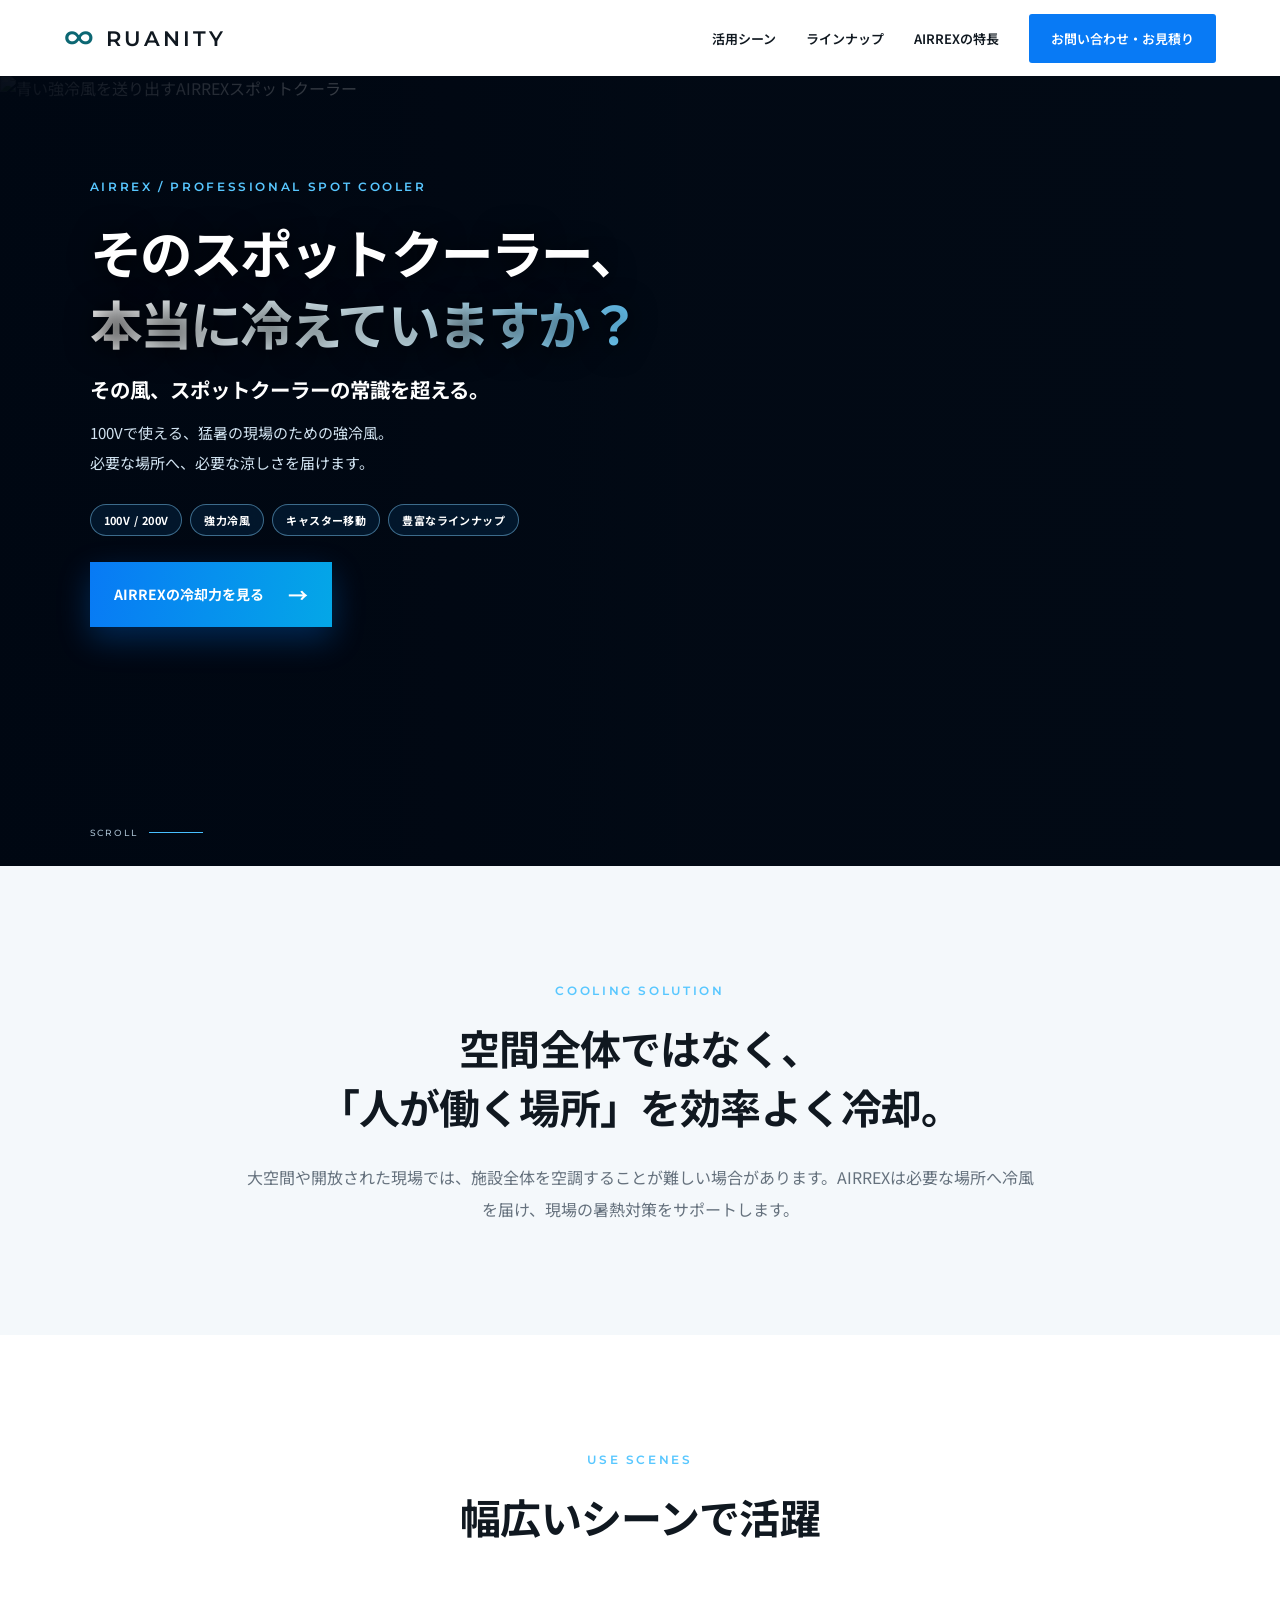
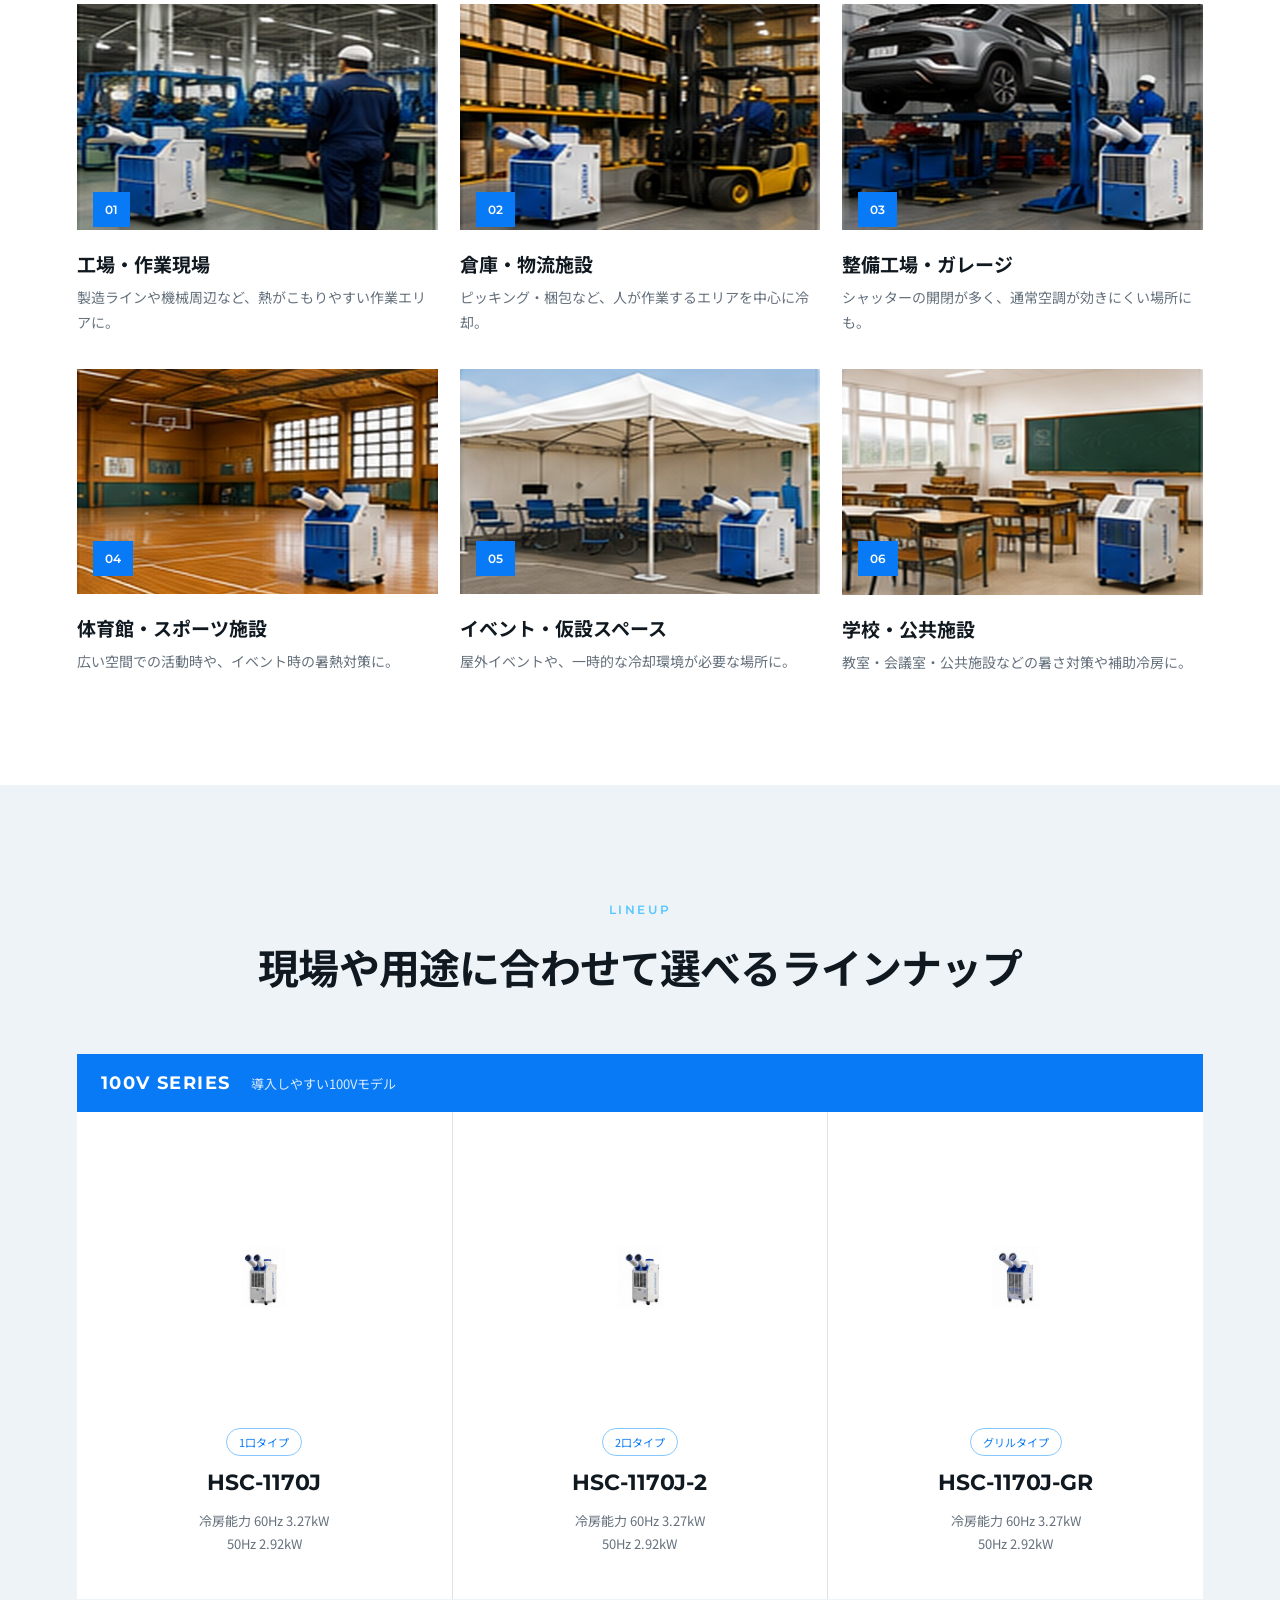
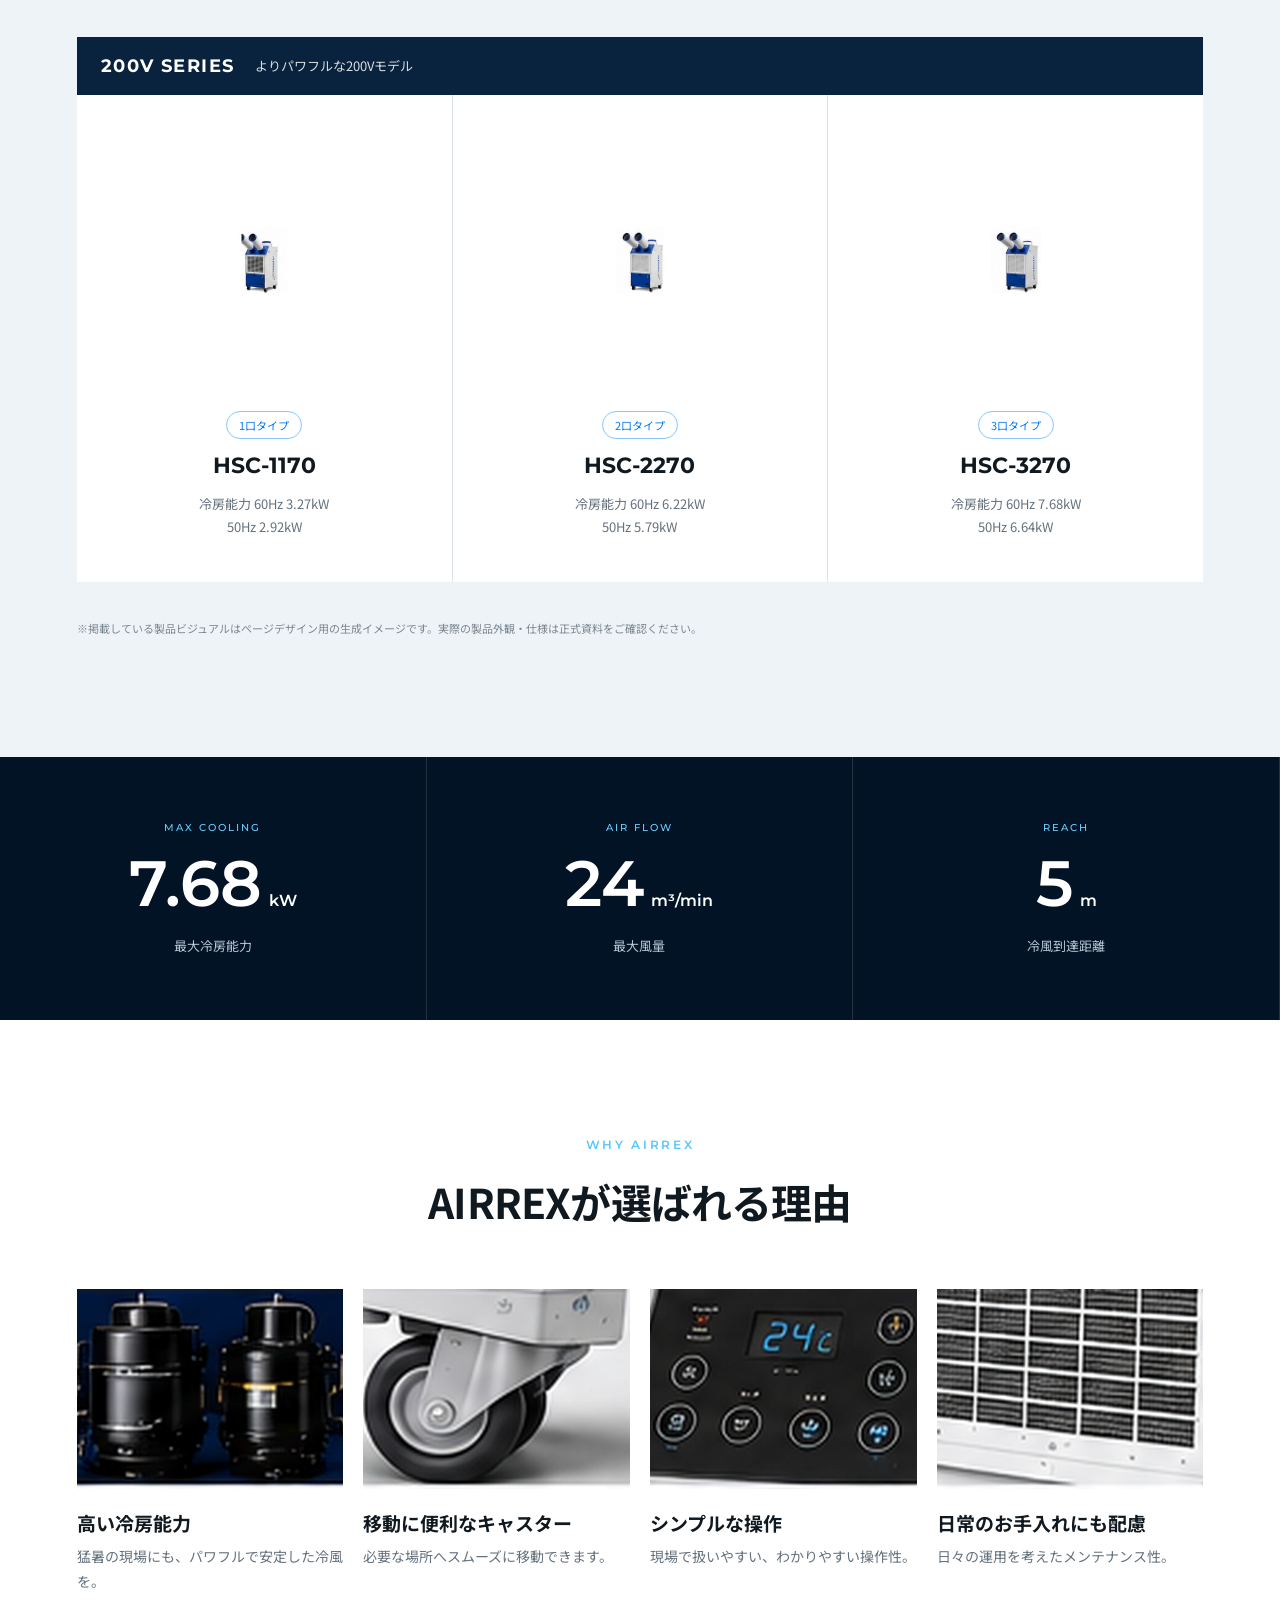
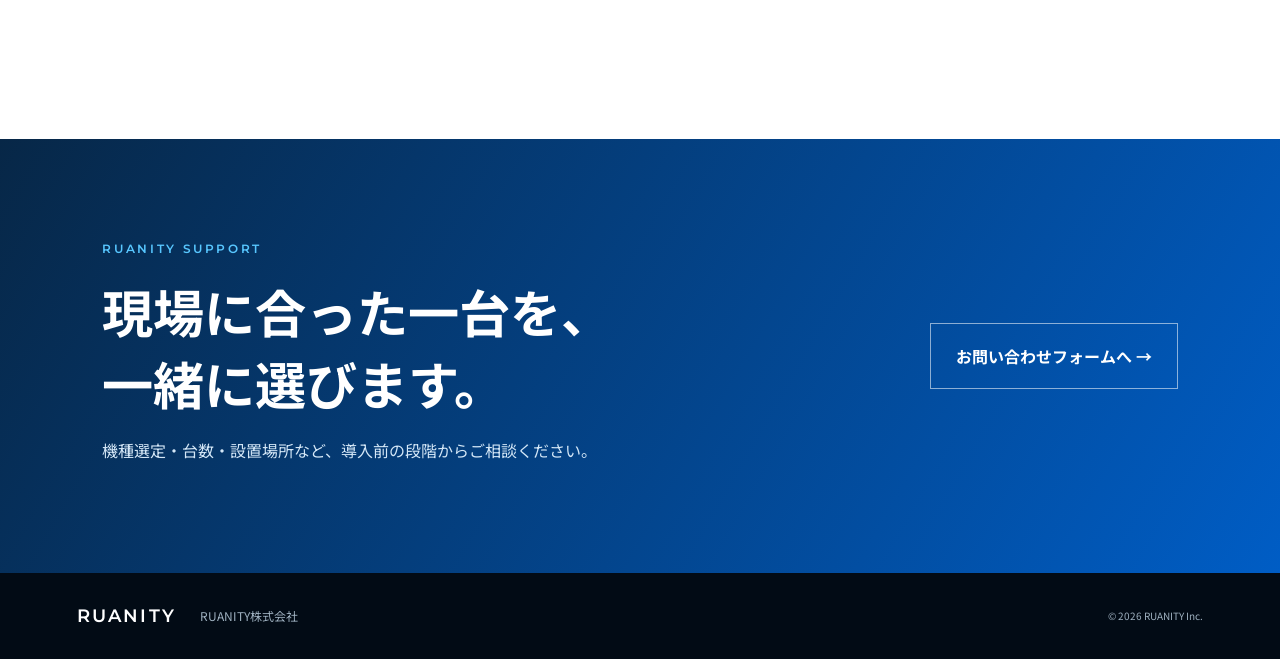
==== airrex.html @ 508b829a "Add files via upload" ====
<!doctype html>
<html lang="ja">
<head>
  <meta charset="utf-8">
  <meta name="viewport" content="width=device-width,initial-scale=1">
  <title>AIRREX スポットクーラー｜RUANITY株式会社</title>
  <meta name="description" content="AIRREXスポットクーラー。工場・倉庫・整備工場・体育館・学校・公共施設・イベントなどの暑熱対策に。">
  <link rel="preconnect" href="https://fonts.googleapis.com">
  <link rel="preconnect" href="https://fonts.gstatic.com" crossorigin>
  <link href="https://fonts.googleapis.com/css2?family=Montserrat:wght@400;500;600;700&family=Noto+Sans+JP:wght@400;500;600;700&display=swap" rel="stylesheet">
  <link rel="stylesheet" href="./airrex.css?v=8">
</head>
<body class="airrex">
  <header class="ar-head">
    <a class="logo" href="./index.html"><span>∞</span> RUANITY</a>
    <nav aria-label="メインナビゲーション">
      <a href="#scenes">活用シーン</a>
      <a href="#lineup">ラインナップ</a>
      <a href="#features">AIRREXの特長</a>
      <a class="navcta" href="./index.html#contact">お問い合わせ・お見積り</a>
    </nav>
  </header>

  <main>
    <section class="hero">
      <div class="hero-bg">
        <img src="./assets/airrex/hero-airrex-cool.png" alt="青い強冷風を送り出すAIRREXスポットクーラー">
      </div>
      <div class="hero-shade" aria-hidden="true"></div>
      <div class="hero-copy">
        <p class="eyebrow">AIRREX / PROFESSIONAL SPOT COOLER</p>
        <h1>そのスポットクーラー、<br><span>本当に冷えていますか？</span></h1>
        <p class="hero-message">その風、スポットクーラーの常識を超える。</p>
        <p class="lead">100Vで使える、猛暑の現場のための強冷風。<br>必要な場所へ、必要な涼しさを届けます。</p>
        <div class="chips" aria-label="製品の主な特徴">
          <b>100V / 200V</b><b>強力冷風</b><b>キャスター移動</b><b>豊富なラインナップ</b>
        </div>
        <a class="btn" href="#features">AIRREXの冷却力を見る <span>→</span></a>
      </div>
      <a class="scroll" href="#intro" aria-label="次のセクションへ">SCROLL <span></span></a>
    </section>

    <section class="intro" id="intro">
      <small>COOLING SOLUTION</small>
      <h2>空間全体ではなく、<br>「人が働く場所」を効率よく冷却。</h2>
      <p>大空間や開放された現場では、施設全体を空調することが難しい場合があります。AIRREXは必要な場所へ冷風を届け、現場の暑熱対策をサポートします。</p>
    </section>

    <section class="wrap" id="scenes">
      <div class="title"><small>USE SCENES</small><h2>幅広いシーンで活躍</h2></div>
      <div class="scenes">
        <article><img src="./assets/airrex/scene-factory.jpg" alt="工場・作業現場"><b>01</b><h3>工場・作業現場</h3><p>製造ラインや機械周辺など、熱がこもりやすい作業エリアに。</p></article>
        <article><img src="./assets/airrex/scene-warehouse.jpg" alt="倉庫・物流施設"><b>02</b><h3>倉庫・物流施設</h3><p>ピッキング・梱包など、人が作業するエリアを中心に冷却。</p></article>
        <article><img src="./assets/airrex/scene-garage.jpg" alt="整備工場・ガレージ"><b>03</b><h3>整備工場・ガレージ</h3><p>シャッターの開閉が多く、通常空調が効きにくい場所にも。</p></article>
        <article><img src="./assets/airrex/scene-gym.jpg" alt="体育館・スポーツ施設"><b>04</b><h3>体育館・スポーツ施設</h3><p>広い空間での活動時や、イベント時の暑熱対策に。</p></article>
        <article><img src="./assets/airrex/scene-event.jpg" alt="イベント・仮設スペース"><b>05</b><h3>イベント・仮設スペース</h3><p>屋外イベントや、一時的な冷却環境が必要な場所に。</p></article>
        <article><img src="./assets/airrex/scene-school.jpg" alt="学校・公共施設"><b>06</b><h3>学校・公共施設</h3><p>教室・会議室・公共施設などの暑さ対策や補助冷房に。</p></article>
      </div>
    </section>

    <section class="lineup" id="lineup">
      <div class="title"><small>LINEUP</small><h2>現場や用途に合わせて選べるラインナップ</h2></div>
      <div class="series">
        <div class="serieshead"><b>100V SERIES</b><span>導入しやすい100Vモデル</span></div>
        <div class="products">
          <article><img src="./assets/airrex/hsc-1170j.jpg" alt="HSC-1170J"><em>1口タイプ</em><h3>HSC-1170J</h3><p>冷房能力 60Hz 3.27kW<br>50Hz 2.92kW</p></article>
          <article><img src="./assets/airrex/hsc-1170j-2.jpg" alt="HSC-1170J-2"><em>2口タイプ</em><h3>HSC-1170J-2</h3><p>冷房能力 60Hz 3.27kW<br>50Hz 2.92kW</p></article>
          <article><img src="./assets/airrex/hsc-1170j-gr.jpg" alt="HSC-1170J-GR"><em>グリルタイプ</em><h3>HSC-1170J-GR</h3><p>冷房能力 60Hz 3.27kW<br>50Hz 2.92kW</p></article>
        </div>
      </div>
      <div class="series">
        <div class="serieshead dark"><b>200V SERIES</b><span>よりパワフルな200Vモデル</span></div>
        <div class="products">
          <article><img src="./assets/airrex/hsc-1170.jpg" alt="HSC-1170"><em>1口タイプ</em><h3>HSC-1170</h3><p>冷房能力 60Hz 3.27kW<br>50Hz 2.92kW</p></article>
          <article><img src="./assets/airrex/hsc-2270.jpg" alt="HSC-2270"><em>2口タイプ</em><h3>HSC-2270</h3><p>冷房能力 60Hz 6.22kW<br>50Hz 5.79kW</p></article>
          <article><img src="./assets/airrex/hsc-3270.jpg" alt="HSC-3270"><em>3口タイプ</em><h3>HSC-3270</h3><p>冷房能力 60Hz 7.68kW<br>50Hz 6.64kW</p></article>
        </div>
      </div>
      <p class="note">※掲載している製品ビジュアルはページデザイン用の生成イメージです。実際の製品外観・仕様は正式資料をご確認ください。</p>
    </section>

    <section class="stats">
      <div><small>MAX COOLING</small><strong>7.68<em>kW</em></strong><span>最大冷房能力</span></div>
      <div><small>AIR FLOW</small><strong>24<em>m³/min</em></strong><span>最大風量</span></div>
      <div><small>REACH</small><strong>5<em>m</em></strong><span>冷風到達距離</span></div>
    </section>

    <section class="wrap" id="features">
      <div class="title"><small>WHY AIRREX</small><h2>AIRREXが選ばれる理由</h2></div>
      <div class="features">
        <article><img src="./assets/airrex/feature-compressor.jpg" alt="冷房機構"><h3>高い冷房能力</h3><p>猛暑の現場にも、パワフルで安定した冷風を。</p></article>
        <article><img src="./assets/airrex/feature-caster.jpg" alt="キャスター"><h3>移動に便利なキャスター</h3><p>必要な場所へスムーズに移動できます。</p></article>
        <article><img src="./assets/airrex/feature-panel.jpg" alt="操作パネル"><h3>シンプルな操作</h3><p>現場で扱いやすい、わかりやすい操作性。</p></article>
        <article><img src="./assets/airrex/feature-filter.jpg" alt="フィルター"><h3>日常のお手入れにも配慮</h3><p>日々の運用を考えたメンテナンス性。</p></article>
      </div>
    </section>

    <section class="cta">
      <div><small>RUANITY SUPPORT</small><h2>現場に合った一台を、<br>一緒に選びます。</h2><p>機種選定・台数・設置場所など、導入前の段階からご相談ください。</p></div>
      <a href="./index.html#contact">お問い合わせフォームへ →</a>
    </section>
  </main>

  <footer><strong>RUANITY</strong><span>RUANITY株式会社</span><small>© 2026 RUANITY Inc.</small></footer>
</body>
</html>
---- airrex.css ----
:root{--blue:#087af5;--cyan:#33bfff;--navy:#031225;--ink:#101820;--muted:#65717d;--line:#dfe6ec;--white:#fff}
*{box-sizing:border-box}html{scroll-behavior:smooth}body{margin:0;color:var(--ink);font-family:"Noto Sans JP",sans-serif;background:#fff}.airrex img{display:block;width:100%}.airrex a{color:inherit;text-decoration:none}.ar-head{height:76px;padding:0 clamp(24px,5vw,76px);display:flex;align-items:center;justify-content:space-between;background:#fff;position:relative;z-index:20}.logo{font:600 21px/1 Montserrat,sans-serif;letter-spacing:.14em}.logo span{color:#0c6773;font-size:32px;vertical-align:-3px}.ar-head nav{display:flex;align-items:center;gap:30px;font-size:13px;font-weight:600}.navcta{background:#087af5;color:#fff!important;padding:15px 22px;border-radius:3px}.hero{height:min(790px,calc(100vh - 76px));min-height:660px;position:relative;overflow:hidden;background:#020a15;color:#fff}.hero-bg,.hero-shade{position:absolute;inset:0}.hero-bg img{height:100%;object-fit:cover;object-position:center}.hero-shade{background:linear-gradient(90deg,rgba(0,7,18,.96) 0%,rgba(0,7,18,.76) 31%,rgba(0,7,18,.2) 55%,rgba(0,7,18,.02) 100%)}.hero-copy{position:relative;z-index:2;max-width:700px;margin-left:clamp(28px,7vw,118px);padding-top:clamp(75px,10vh,130px)}.eyebrow,.title small,.intro small,.cta small{font:600 12px/1.5 Montserrat,sans-serif;letter-spacing:.22em;color:#58c7ff}.hero h1{font-size:clamp(38px,4.1vw,68px);line-height:1.35;letter-spacing:-.035em;margin:20px 0 16px;text-shadow:0 3px 28px #000}.hero h1 span{display:inline-block;background:linear-gradient(90deg,#fff 0%,#d7f4ff 58%,#65ccff 100%);-webkit-background-clip:text;background-clip:text;color:transparent}.hero-message{font-size:clamp(18px,1.6vw,25px);font-weight:700;margin:0 0 14px;color:#fff}.lead{font-size:15px;line-height:2;color:#d2e4f2;margin:0}.chips{display:flex;flex-wrap:wrap;gap:8px;margin:26px 0}.chips b{border:1px solid rgba(132,211,255,.45);background:rgba(5,42,77,.45);backdrop-filter:blur(8px);border-radius:999px;padding:7px 13px;font-size:11px;letter-spacing:.04em}.btn{display:inline-flex;align-items:center;gap:24px;background:linear-gradient(100deg,#087af5,#04a7e7);padding:18px 24px;color:#fff!important;font-weight:700;font-size:14px;box-shadow:0 12px 32px rgba(0,126,255,.28);transition:.25s}.btn:hover{transform:translateY(-2px);box-shadow:0 16px 40px rgba(0,126,255,.4)}.btn span{font-size:20px}.scroll{position:absolute;z-index:2;left:clamp(28px,7vw,118px);bottom:28px;font:500 9px Montserrat,sans-serif;letter-spacing:.2em;color:#a8bfd0!important;display:flex;align-items:center;gap:12px}.scroll span{width:54px;height:1px;background:#48bfff}.intro{padding:110px 24px;text-align:center;background:#f4f8fb}.intro h2,.title h2{font-size:clamp(29px,3.2vw,48px);line-height:1.45;margin:18px 0 24px;letter-spacing:-.02em}.intro p{max-width:790px;margin:auto;line-height:2;color:var(--muted)}.wrap,.lineup{padding:110px clamp(24px,6vw,100px);max-width:1500px;margin:auto}.title{text-align:center;margin-bottom:58px}.scenes{display:grid;grid-template-columns:repeat(3,1fr);gap:34px 22px}.scenes article{position:relative}.scenes img{aspect-ratio:16/10;object-fit:cover}.scenes b{position:absolute;top:calc(62.5% - 19px);left:16px;background:#087af5;color:#fff;font:600 12px Montserrat;padding:10px 12px}.scenes h3,.features h3{font-size:19px;margin:20px 0 8px}.scenes p,.features p{font-size:14px;line-height:1.8;color:var(--muted);margin:0}.lineup{max-width:none;background:#eef3f7}.lineup>.title,.lineup>.series,.lineup>.note{max-width:1300px;margin-left:auto;margin-right:auto}.series{margin-bottom:38px}.serieshead{display:flex;align-items:center;gap:20px;background:#087af5;color:#fff;padding:18px 24px}.serieshead.dark{background:#09223d}.serieshead b{font:700 18px Montserrat;letter-spacing:.08em}.serieshead span{font-size:13px;opacity:.85}.products{display:grid;grid-template-columns:repeat(3,1fr);gap:1px;background:#dbe3e9}.products article{background:#fff;padding:30px;text-align:center}.products img{height:270px;object-fit:contain}.products em{display:inline-block;font-style:normal;font-size:11px;color:#087af5;border:1px solid #86c8ff;padding:5px 12px;border-radius:999px;margin-top:16px}.products h3{font:700 22px Montserrat;margin:13px 0 9px}.products p{font-size:13px;line-height:1.8;color:var(--muted)}.note{font-size:11px;color:#7b8790}.stats{display:grid;grid-template-columns:repeat(3,1fr);background:#031326;color:#fff;text-align:center}.stats div{padding:64px 18px;border-right:1px solid rgba(255,255,255,.13)}.stats small{display:block;font:500 10px Montserrat;letter-spacing:.2em;color:#68cfff}.stats strong{display:block;font:600 clamp(44px,5vw,76px) Montserrat;margin:10px 0}.stats strong em{font-size:.25em;font-style:normal;margin-left:7px}.stats span{font-size:13px;color:#b7c6d4}.features{display:grid;grid-template-columns:repeat(4,1fr);gap:20px}.features img{aspect-ratio:4/3;object-fit:cover}.cta{margin-top:35px;padding:95px clamp(28px,8vw,130px);display:flex;align-items:center;justify-content:space-between;gap:40px;color:#fff;background:linear-gradient(120deg,#072747,#005dc5)}.cta h2{font-size:clamp(31px,4vw,56px);line-height:1.4;margin:18px 0}.cta p{color:#d4e7f7}.cta>a{border:1px solid rgba(255,255,255,.55);padding:20px 25px;font-weight:700;white-space:nowrap}footer{display:flex;gap:24px;align-items:center;padding:32px clamp(24px,6vw,100px);background:#020b15;color:#9eb0bf;font-size:12px}footer strong{color:#fff;font:600 18px Montserrat;letter-spacing:.12em}footer small{margin-left:auto}
@media(max-width:900px){.ar-head nav>a:not(.navcta){display:none}.hero{min-height:650px;height:calc(100svh - 76px)}.hero-bg img{object-position:62% center}.hero-shade{background:linear-gradient(90deg,rgba(0,7,18,.94),rgba(0,7,18,.6) 68%,rgba(0,7,18,.18))}.hero-copy{max-width:600px;margin-right:24px}.scenes{grid-template-columns:repeat(2,1fr)}.features{grid-template-columns:repeat(2,1fr)}.products img{height:210px}.cta{align-items:flex-start;flex-direction:column}.stats strong{font-size:48px}}
@media(max-width:620px){.ar-head{height:66px;padding:0 18px}.logo{font-size:16px}.logo span{font-size:27px}.navcta{padding:12px 14px;font-size:11px}.hero{height:auto;min-height:720px}.hero-bg img{object-position:67% center;opacity:.78}.hero-shade{background:linear-gradient(180deg,rgba(0,7,18,.2) 0%,rgba(0,7,18,.74) 40%,rgba(0,7,18,.98) 76%)}.hero-copy{margin:0;padding:300px 20px 70px}.hero h1{font-size:36px}.hero-message{font-size:18px}.lead br{display:none}.chips{margin:20px 0}.chips b{font-size:10px}.scroll{display:none}.wrap,.lineup{padding:78px 18px}.intro{padding:78px 20px}.intro h2,.title h2{font-size:29px}.scenes,.products,.features,.stats{grid-template-columns:1fr}.products article{padding:24px}.products img{height:250px}.serieshead{align-items:flex-start;flex-direction:column;gap:3px}.stats div{padding:45px 15px;border-right:0;border-bottom:1px solid rgba(255,255,255,.13)}.cta{padding:70px 22px}.cta>a{width:100%;text-align:center}footer{align-items:flex-start;flex-direction:column;gap:8px}footer small{margin-left:0}}
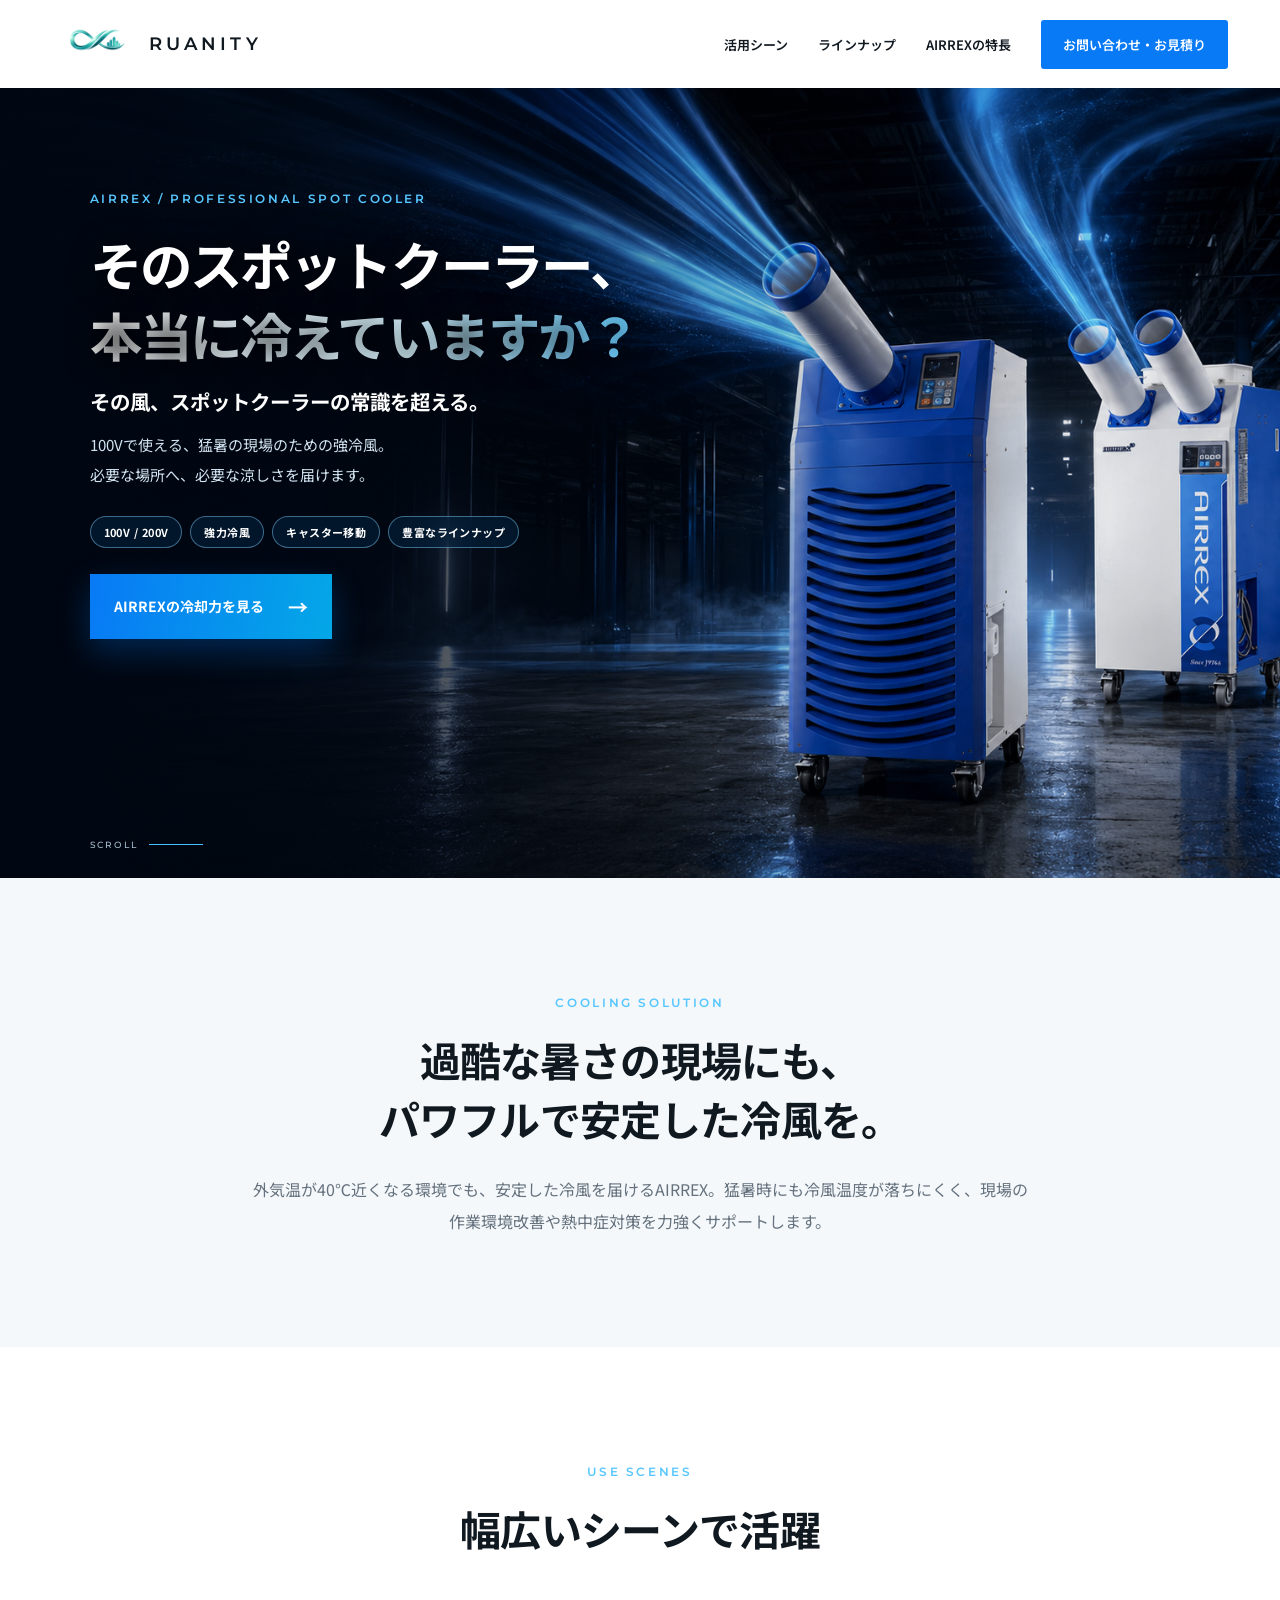
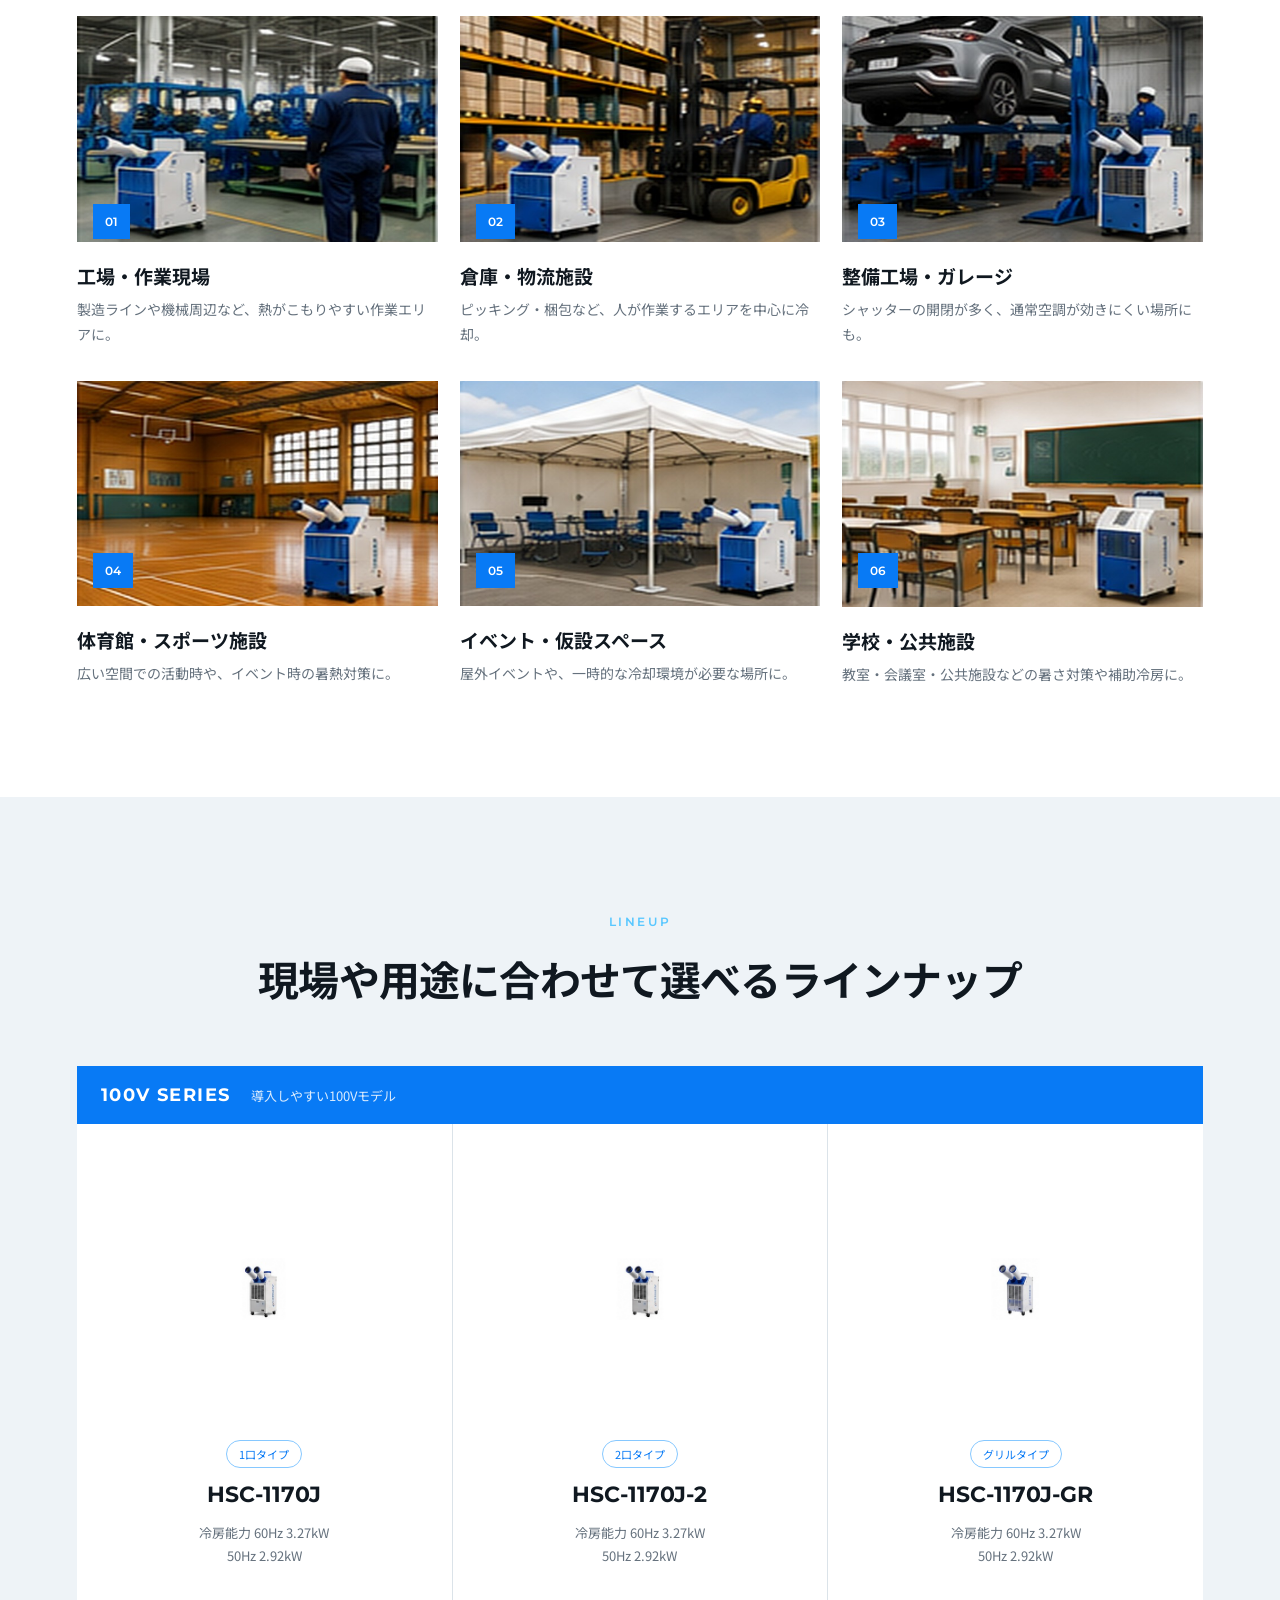
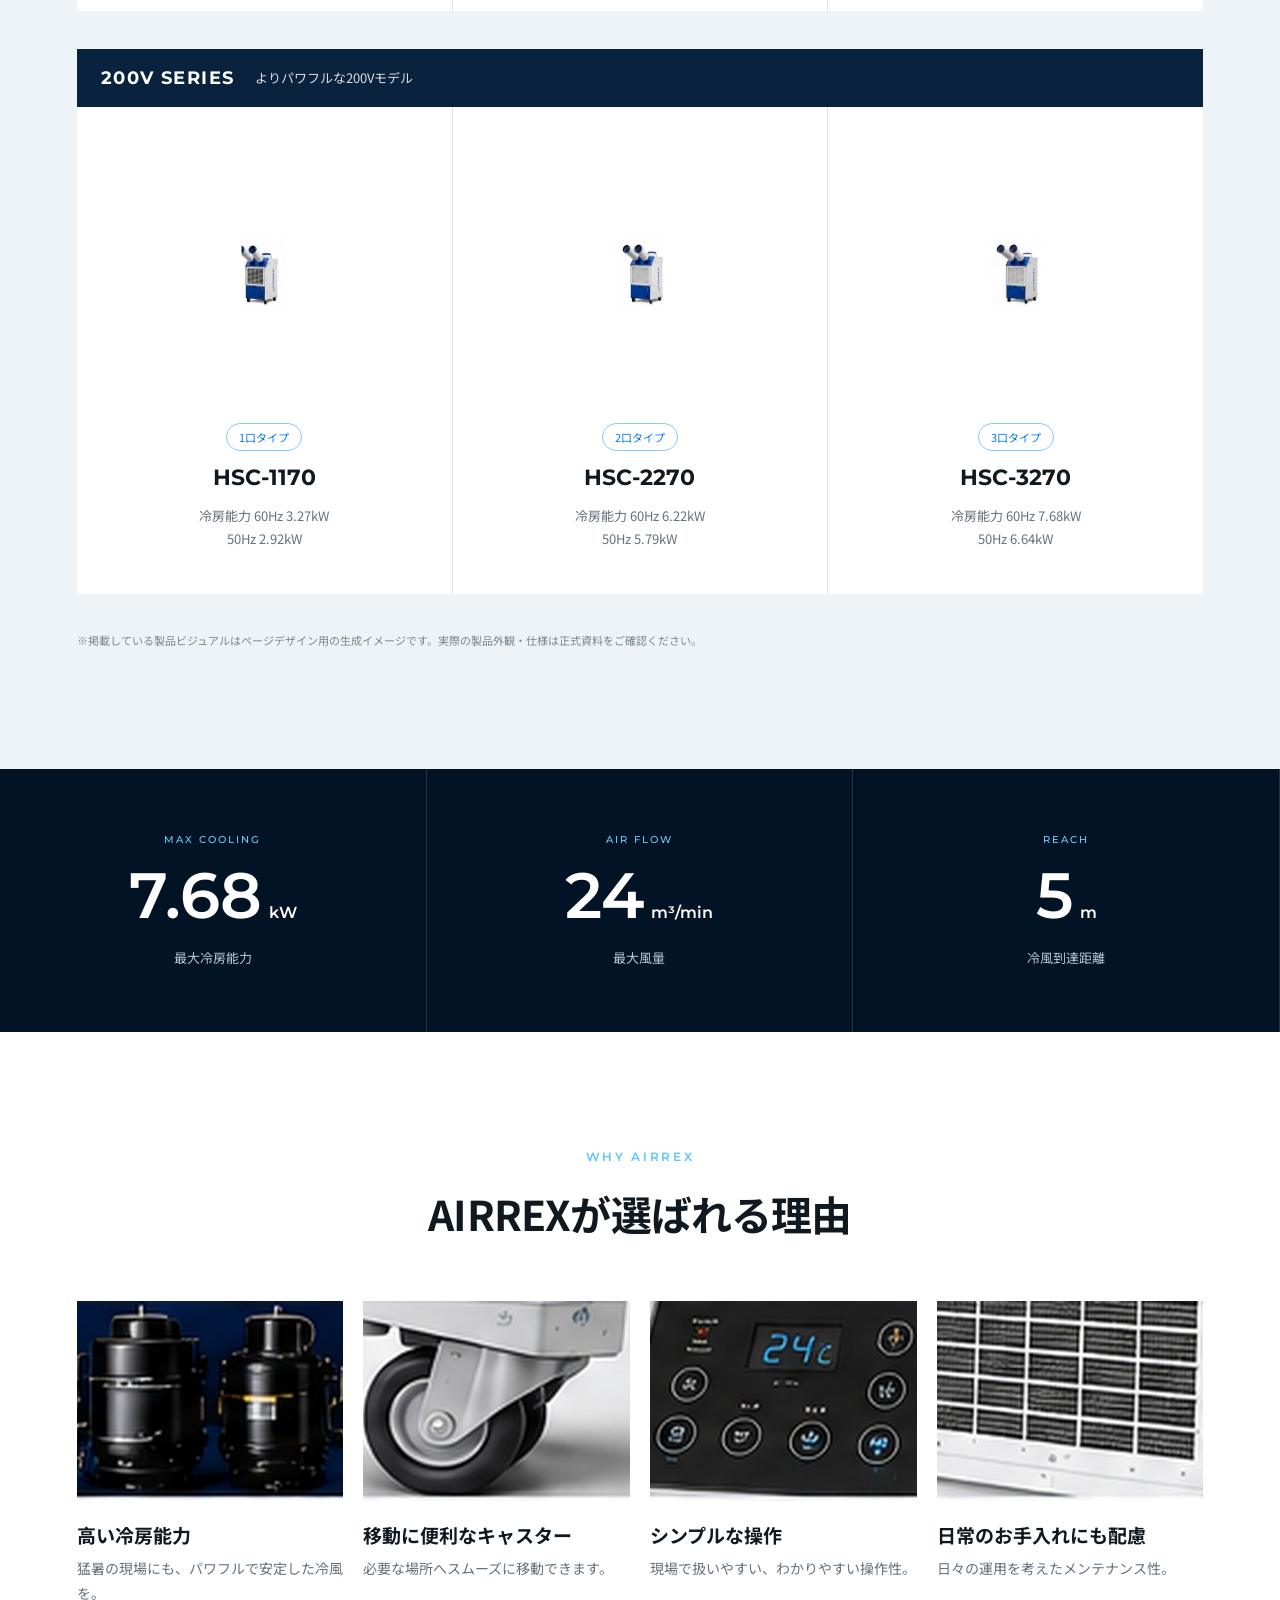
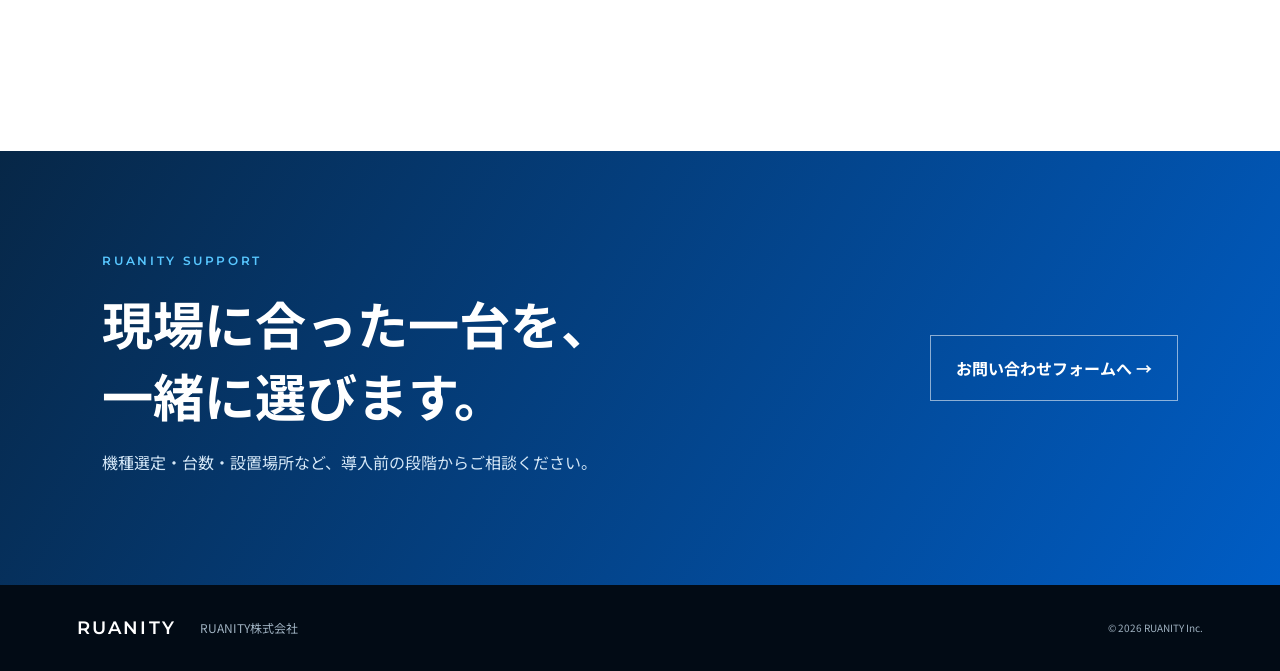
==== commit 569a99a9: "Add files via upload" ====
--- a/airrex.html
+++ b/airrex.html
@@ -8,11 +8,11 @@
   <link rel="preconnect" href="https://fonts.googleapis.com">
   <link rel="preconnect" href="https://fonts.gstatic.com" crossorigin>
   <link href="https://fonts.googleapis.com/css2?family=Montserrat:wght@400;500;600;700&family=Noto+Sans+JP:wght@400;500;600;700&display=swap" rel="stylesheet">
-  <link rel="stylesheet" href="./airrex.css?v=8">
+  <link rel="stylesheet" href="./airrex.css?v=10">
 </head>
 <body class="airrex">
   <header class="ar-head">
-    <a class="logo" href="./index.html"><span>∞</span> RUANITY</a>
+    <a class="brand" href="./index.html#top"><img src="./assets/ruanity-logo.png" alt="RUANITY logo"><span>RUANITY</span></a>
     <nav aria-label="メインナビゲーション">
       <a href="#scenes">活用シーン</a>
       <a href="#lineup">ラインナップ</a>
@@ -42,8 +42,8 @@
 
     <section class="intro" id="intro">
       <small>COOLING SOLUTION</small>
-      <h2>空間全体ではなく、<br>「人が働く場所」を効率よく冷却。</h2>
-      <p>大空間や開放された現場では、施設全体を空調することが難しい場合があります。AIRREXは必要な場所へ冷風を届け、現場の暑熱対策をサポートします。</p>
+      <h2>過酷な暑さの現場にも、<br>パワフルで安定した冷風を。</h2>
+      <p>外気温が40℃近くなる環境でも、安定した冷風を届けるAIRREX。猛暑時にも冷風温度が落ちにくく、現場の作業環境改善や熱中症対策を力強くサポートします。</p>
     </section>
 
     <section class="wrap" id="scenes">
--- a/airrex.css
+++ b/airrex.css
@@ -1,4 +1,4 @@
 :root{--blue:#087af5;--cyan:#33bfff;--navy:#031225;--ink:#101820;--muted:#65717d;--line:#dfe6ec;--white:#fff}
-*{box-sizing:border-box}html{scroll-behavior:smooth}body{margin:0;color:var(--ink);font-family:"Noto Sans JP",sans-serif;background:#fff}.airrex img{display:block;width:100%}.airrex a{color:inherit;text-decoration:none}.ar-head{height:76px;padding:0 clamp(24px,5vw,76px);display:flex;align-items:center;justify-content:space-between;background:#fff;position:relative;z-index:20}.logo{font:600 21px/1 Montserrat,sans-serif;letter-spacing:.14em}.logo span{color:#0c6773;font-size:32px;vertical-align:-3px}.ar-head nav{display:flex;align-items:center;gap:30px;font-size:13px;font-weight:600}.navcta{background:#087af5;color:#fff!important;padding:15px 22px;border-radius:3px}.hero{height:min(790px,calc(100vh - 76px));min-height:660px;position:relative;overflow:hidden;background:#020a15;color:#fff}.hero-bg,.hero-shade{position:absolute;inset:0}.hero-bg img{height:100%;object-fit:cover;object-position:center}.hero-shade{background:linear-gradient(90deg,rgba(0,7,18,.96) 0%,rgba(0,7,18,.76) 31%,rgba(0,7,18,.2) 55%,rgba(0,7,18,.02) 100%)}.hero-copy{position:relative;z-index:2;max-width:700px;margin-left:clamp(28px,7vw,118px);padding-top:clamp(75px,10vh,130px)}.eyebrow,.title small,.intro small,.cta small{font:600 12px/1.5 Montserrat,sans-serif;letter-spacing:.22em;color:#58c7ff}.hero h1{font-size:clamp(38px,4.1vw,68px);line-height:1.35;letter-spacing:-.035em;margin:20px 0 16px;text-shadow:0 3px 28px #000}.hero h1 span{display:inline-block;background:linear-gradient(90deg,#fff 0%,#d7f4ff 58%,#65ccff 100%);-webkit-background-clip:text;background-clip:text;color:transparent}.hero-message{font-size:clamp(18px,1.6vw,25px);font-weight:700;margin:0 0 14px;color:#fff}.lead{font-size:15px;line-height:2;color:#d2e4f2;margin:0}.chips{display:flex;flex-wrap:wrap;gap:8px;margin:26px 0}.chips b{border:1px solid rgba(132,211,255,.45);background:rgba(5,42,77,.45);backdrop-filter:blur(8px);border-radius:999px;padding:7px 13px;font-size:11px;letter-spacing:.04em}.btn{display:inline-flex;align-items:center;gap:24px;background:linear-gradient(100deg,#087af5,#04a7e7);padding:18px 24px;color:#fff!important;font-weight:700;font-size:14px;box-shadow:0 12px 32px rgba(0,126,255,.28);transition:.25s}.btn:hover{transform:translateY(-2px);box-shadow:0 16px 40px rgba(0,126,255,.4)}.btn span{font-size:20px}.scroll{position:absolute;z-index:2;left:clamp(28px,7vw,118px);bottom:28px;font:500 9px Montserrat,sans-serif;letter-spacing:.2em;color:#a8bfd0!important;display:flex;align-items:center;gap:12px}.scroll span{width:54px;height:1px;background:#48bfff}.intro{padding:110px 24px;text-align:center;background:#f4f8fb}.intro h2,.title h2{font-size:clamp(29px,3.2vw,48px);line-height:1.45;margin:18px 0 24px;letter-spacing:-.02em}.intro p{max-width:790px;margin:auto;line-height:2;color:var(--muted)}.wrap,.lineup{padding:110px clamp(24px,6vw,100px);max-width:1500px;margin:auto}.title{text-align:center;margin-bottom:58px}.scenes{display:grid;grid-template-columns:repeat(3,1fr);gap:34px 22px}.scenes article{position:relative}.scenes img{aspect-ratio:16/10;object-fit:cover}.scenes b{position:absolute;top:calc(62.5% - 19px);left:16px;background:#087af5;color:#fff;font:600 12px Montserrat;padding:10px 12px}.scenes h3,.features h3{font-size:19px;margin:20px 0 8px}.scenes p,.features p{font-size:14px;line-height:1.8;color:var(--muted);margin:0}.lineup{max-width:none;background:#eef3f7}.lineup>.title,.lineup>.series,.lineup>.note{max-width:1300px;margin-left:auto;margin-right:auto}.series{margin-bottom:38px}.serieshead{display:flex;align-items:center;gap:20px;background:#087af5;color:#fff;padding:18px 24px}.serieshead.dark{background:#09223d}.serieshead b{font:700 18px Montserrat;letter-spacing:.08em}.serieshead span{font-size:13px;opacity:.85}.products{display:grid;grid-template-columns:repeat(3,1fr);gap:1px;background:#dbe3e9}.products article{background:#fff;padding:30px;text-align:center}.products img{height:270px;object-fit:contain}.products em{display:inline-block;font-style:normal;font-size:11px;color:#087af5;border:1px solid #86c8ff;padding:5px 12px;border-radius:999px;margin-top:16px}.products h3{font:700 22px Montserrat;margin:13px 0 9px}.products p{font-size:13px;line-height:1.8;color:var(--muted)}.note{font-size:11px;color:#7b8790}.stats{display:grid;grid-template-columns:repeat(3,1fr);background:#031326;color:#fff;text-align:center}.stats div{padding:64px 18px;border-right:1px solid rgba(255,255,255,.13)}.stats small{display:block;font:500 10px Montserrat;letter-spacing:.2em;color:#68cfff}.stats strong{display:block;font:600 clamp(44px,5vw,76px) Montserrat;margin:10px 0}.stats strong em{font-size:.25em;font-style:normal;margin-left:7px}.stats span{font-size:13px;color:#b7c6d4}.features{display:grid;grid-template-columns:repeat(4,1fr);gap:20px}.features img{aspect-ratio:4/3;object-fit:cover}.cta{margin-top:35px;padding:95px clamp(28px,8vw,130px);display:flex;align-items:center;justify-content:space-between;gap:40px;color:#fff;background:linear-gradient(120deg,#072747,#005dc5)}.cta h2{font-size:clamp(31px,4vw,56px);line-height:1.4;margin:18px 0}.cta p{color:#d4e7f7}.cta>a{border:1px solid rgba(255,255,255,.55);padding:20px 25px;font-weight:700;white-space:nowrap}footer{display:flex;gap:24px;align-items:center;padding:32px clamp(24px,6vw,100px);background:#020b15;color:#9eb0bf;font-size:12px}footer strong{color:#fff;font:600 18px Montserrat;letter-spacing:.12em}footer small{margin-left:auto}
+*{box-sizing:border-box}html{scroll-behavior:smooth}body{margin:0;color:var(--ink);font-family:"Noto Sans JP",sans-serif;background:#fff}.airrex img{display:block;width:100%}.airrex a{color:inherit;text-decoration:none}.ar-head{height:88px;padding:0 clamp(24px,4.04vw,72px);display:flex;align-items:center;justify-content:space-between;background:#fff;position:sticky;top:0;z-index:20}.brand{display:flex;align-items:center;gap:11px;font-family:Montserrat,sans-serif;font-size:18px;font-weight:600;letter-spacing:4.14px;line-height:1}.brand img{width:86px;height:58px;object-fit:contain}.ar-head nav{display:flex;align-items:center;gap:30px;font-size:13px;font-weight:600}.navcta{background:#087af5;color:#fff!important;padding:15px 22px;border-radius:3px}.hero{height:min(790px,calc(100vh - 88px));min-height:660px;position:relative;overflow:hidden;background:#020a15;color:#fff}.hero-bg,.hero-shade{position:absolute;inset:0}.hero-bg img{height:100%;object-fit:cover;object-position:center}.hero-shade{background:linear-gradient(90deg,rgba(0,7,18,.96) 0%,rgba(0,7,18,.76) 31%,rgba(0,7,18,.2) 55%,rgba(0,7,18,.02) 100%)}.hero-copy{position:relative;z-index:2;max-width:700px;margin-left:clamp(28px,7vw,118px);padding-top:clamp(75px,10vh,130px)}.eyebrow,.title small,.intro small,.cta small{font:600 12px/1.5 Montserrat,sans-serif;letter-spacing:.22em;color:#58c7ff}.hero h1{font-size:clamp(38px,4.1vw,68px);line-height:1.35;letter-spacing:-.035em;margin:20px 0 16px;text-shadow:0 3px 28px #000}.hero h1 span{display:inline-block;background:linear-gradient(90deg,#fff 0%,#d7f4ff 58%,#65ccff 100%);-webkit-background-clip:text;background-clip:text;color:transparent}.hero-message{font-size:clamp(18px,1.6vw,25px);font-weight:700;margin:0 0 14px;color:#fff}.lead{font-size:15px;line-height:2;color:#d2e4f2;margin:0}.chips{display:flex;flex-wrap:wrap;gap:8px;margin:26px 0}.chips b{border:1px solid rgba(132,211,255,.45);background:rgba(5,42,77,.45);backdrop-filter:blur(8px);border-radius:999px;padding:7px 13px;font-size:11px;letter-spacing:.04em}.btn{display:inline-flex;align-items:center;gap:24px;background:linear-gradient(100deg,#087af5,#04a7e7);padding:18px 24px;color:#fff!important;font-weight:700;font-size:14px;box-shadow:0 12px 32px rgba(0,126,255,.28);transition:.25s}.btn:hover{transform:translateY(-2px);box-shadow:0 16px 40px rgba(0,126,255,.4)}.btn span{font-size:20px}.scroll{position:absolute;z-index:2;left:clamp(28px,7vw,118px);bottom:28px;font:500 9px Montserrat,sans-serif;letter-spacing:.2em;color:#a8bfd0!important;display:flex;align-items:center;gap:12px}.scroll span{width:54px;height:1px;background:#48bfff}.intro{padding:110px 24px;text-align:center;background:#f4f8fb}.intro h2,.title h2{font-size:clamp(29px,3.2vw,48px);line-height:1.45;margin:18px 0 24px;letter-spacing:-.02em}.intro p{max-width:790px;margin:auto;line-height:2;color:var(--muted)}.wrap,.lineup{padding:110px clamp(24px,6vw,100px);max-width:1500px;margin:auto}.title{text-align:center;margin-bottom:58px}.scenes{display:grid;grid-template-columns:repeat(3,1fr);gap:34px 22px}.scenes article{position:relative}.scenes img{aspect-ratio:16/10;object-fit:cover}.scenes b{position:absolute;top:calc(62.5% - 19px);left:16px;background:#087af5;color:#fff;font:600 12px Montserrat;padding:10px 12px}.scenes h3,.features h3{font-size:19px;margin:20px 0 8px}.scenes p,.features p{font-size:14px;line-height:1.8;color:var(--muted);margin:0}.lineup{max-width:none;background:#eef3f7}.lineup>.title,.lineup>.series,.lineup>.note{max-width:1300px;margin-left:auto;margin-right:auto}.series{margin-bottom:38px}.serieshead{display:flex;align-items:center;gap:20px;background:#087af5;color:#fff;padding:18px 24px}.serieshead.dark{background:#09223d}.serieshead b{font:700 18px Montserrat;letter-spacing:.08em}.serieshead span{font-size:13px;opacity:.85}.products{display:grid;grid-template-columns:repeat(3,1fr);gap:1px;background:#dbe3e9}.products article{background:#fff;padding:30px;text-align:center}.products img{height:270px;object-fit:contain}.products em{display:inline-block;font-style:normal;font-size:11px;color:#087af5;border:1px solid #86c8ff;padding:5px 12px;border-radius:999px;margin-top:16px}.products h3{font:700 22px Montserrat;margin:13px 0 9px}.products p{font-size:13px;line-height:1.8;color:var(--muted)}.note{font-size:11px;color:#7b8790}.stats{display:grid;grid-template-columns:repeat(3,1fr);background:#031326;color:#fff;text-align:center}.stats div{padding:64px 18px;border-right:1px solid rgba(255,255,255,.13)}.stats small{display:block;font:500 10px Montserrat;letter-spacing:.2em;color:#68cfff}.stats strong{display:block;font:600 clamp(44px,5vw,76px) Montserrat;margin:10px 0}.stats strong em{font-size:.25em;font-style:normal;margin-left:7px}.stats span{font-size:13px;color:#b7c6d4}.features{display:grid;grid-template-columns:repeat(4,1fr);gap:20px}.features img{aspect-ratio:4/3;object-fit:cover}.cta{margin-top:35px;padding:95px clamp(28px,8vw,130px);display:flex;align-items:center;justify-content:space-between;gap:40px;color:#fff;background:linear-gradient(120deg,#072747,#005dc5)}.cta h2{font-size:clamp(31px,4vw,56px);line-height:1.4;margin:18px 0}.cta p{color:#d4e7f7}.cta>a{border:1px solid rgba(255,255,255,.55);padding:20px 25px;font-weight:700;white-space:nowrap}footer{display:flex;gap:24px;align-items:center;padding:32px clamp(24px,6vw,100px);background:#020b15;color:#9eb0bf;font-size:12px}footer strong{color:#fff;font:600 18px Montserrat;letter-spacing:.12em}footer small{margin-left:auto}
 @media(max-width:900px){.ar-head nav>a:not(.navcta){display:none}.hero{min-height:650px;height:calc(100svh - 76px)}.hero-bg img{object-position:62% center}.hero-shade{background:linear-gradient(90deg,rgba(0,7,18,.94),rgba(0,7,18,.6) 68%,rgba(0,7,18,.18))}.hero-copy{max-width:600px;margin-right:24px}.scenes{grid-template-columns:repeat(2,1fr)}.features{grid-template-columns:repeat(2,1fr)}.products img{height:210px}.cta{align-items:flex-start;flex-direction:column}.stats strong{font-size:48px}}
-@media(max-width:620px){.ar-head{height:66px;padding:0 18px}.logo{font-size:16px}.logo span{font-size:27px}.navcta{padding:12px 14px;font-size:11px}.hero{height:auto;min-height:720px}.hero-bg img{object-position:67% center;opacity:.78}.hero-shade{background:linear-gradient(180deg,rgba(0,7,18,.2) 0%,rgba(0,7,18,.74) 40%,rgba(0,7,18,.98) 76%)}.hero-copy{margin:0;padding:300px 20px 70px}.hero h1{font-size:36px}.hero-message{font-size:18px}.lead br{display:none}.chips{margin:20px 0}.chips b{font-size:10px}.scroll{display:none}.wrap,.lineup{padding:78px 18px}.intro{padding:78px 20px}.intro h2,.title h2{font-size:29px}.scenes,.products,.features,.stats{grid-template-columns:1fr}.products article{padding:24px}.products img{height:250px}.serieshead{align-items:flex-start;flex-direction:column;gap:3px}.stats div{padding:45px 15px;border-right:0;border-bottom:1px solid rgba(255,255,255,.13)}.cta{padding:70px 22px}.cta>a{width:100%;text-align:center}footer{align-items:flex-start;flex-direction:column;gap:8px}footer small{margin-left:0}}
+@media(max-width:620px){.ar-head{height:66px;padding:0 18px}.brand{gap:7px;font-size:15px;letter-spacing:3px}.brand img{width:63px;height:43px}.navcta{padding:12px 14px;font-size:11px}.hero{height:auto;min-height:0;background:#020a15}.hero-bg{position:relative;inset:auto;height:350px;overflow:hidden}.hero-bg img{height:100%;object-fit:cover;object-position:73% center;opacity:1}.hero-shade{inset:0 0 auto;height:350px;background:linear-gradient(180deg,rgba(0,7,18,0) 0%,rgba(0,7,18,0) 62%,rgba(2,10,21,.92) 100%);pointer-events:none}.hero-copy{margin:0;padding:28px 20px 70px;background:#020a15}.hero h1{font-size:36px}.hero-message{font-size:18px}.lead br{display:none}.chips{margin:20px 0}.chips b{font-size:10px}.scroll{display:none}.wrap,.lineup{padding:78px 18px}.intro{padding:78px 20px}.intro h2,.title h2{font-size:29px}.scenes,.products,.features,.stats{grid-template-columns:1fr}.products article{padding:24px}.products img{height:250px}.serieshead{align-items:flex-start;flex-direction:column;gap:3px}.stats div{padding:45px 15px;border-right:0;border-bottom:1px solid rgba(255,255,255,.13)}.cta{padding:70px 22px}.cta>a{width:100%;text-align:center}footer{align-items:flex-start;flex-direction:column;gap:8px}footer small{margin-left:0}}
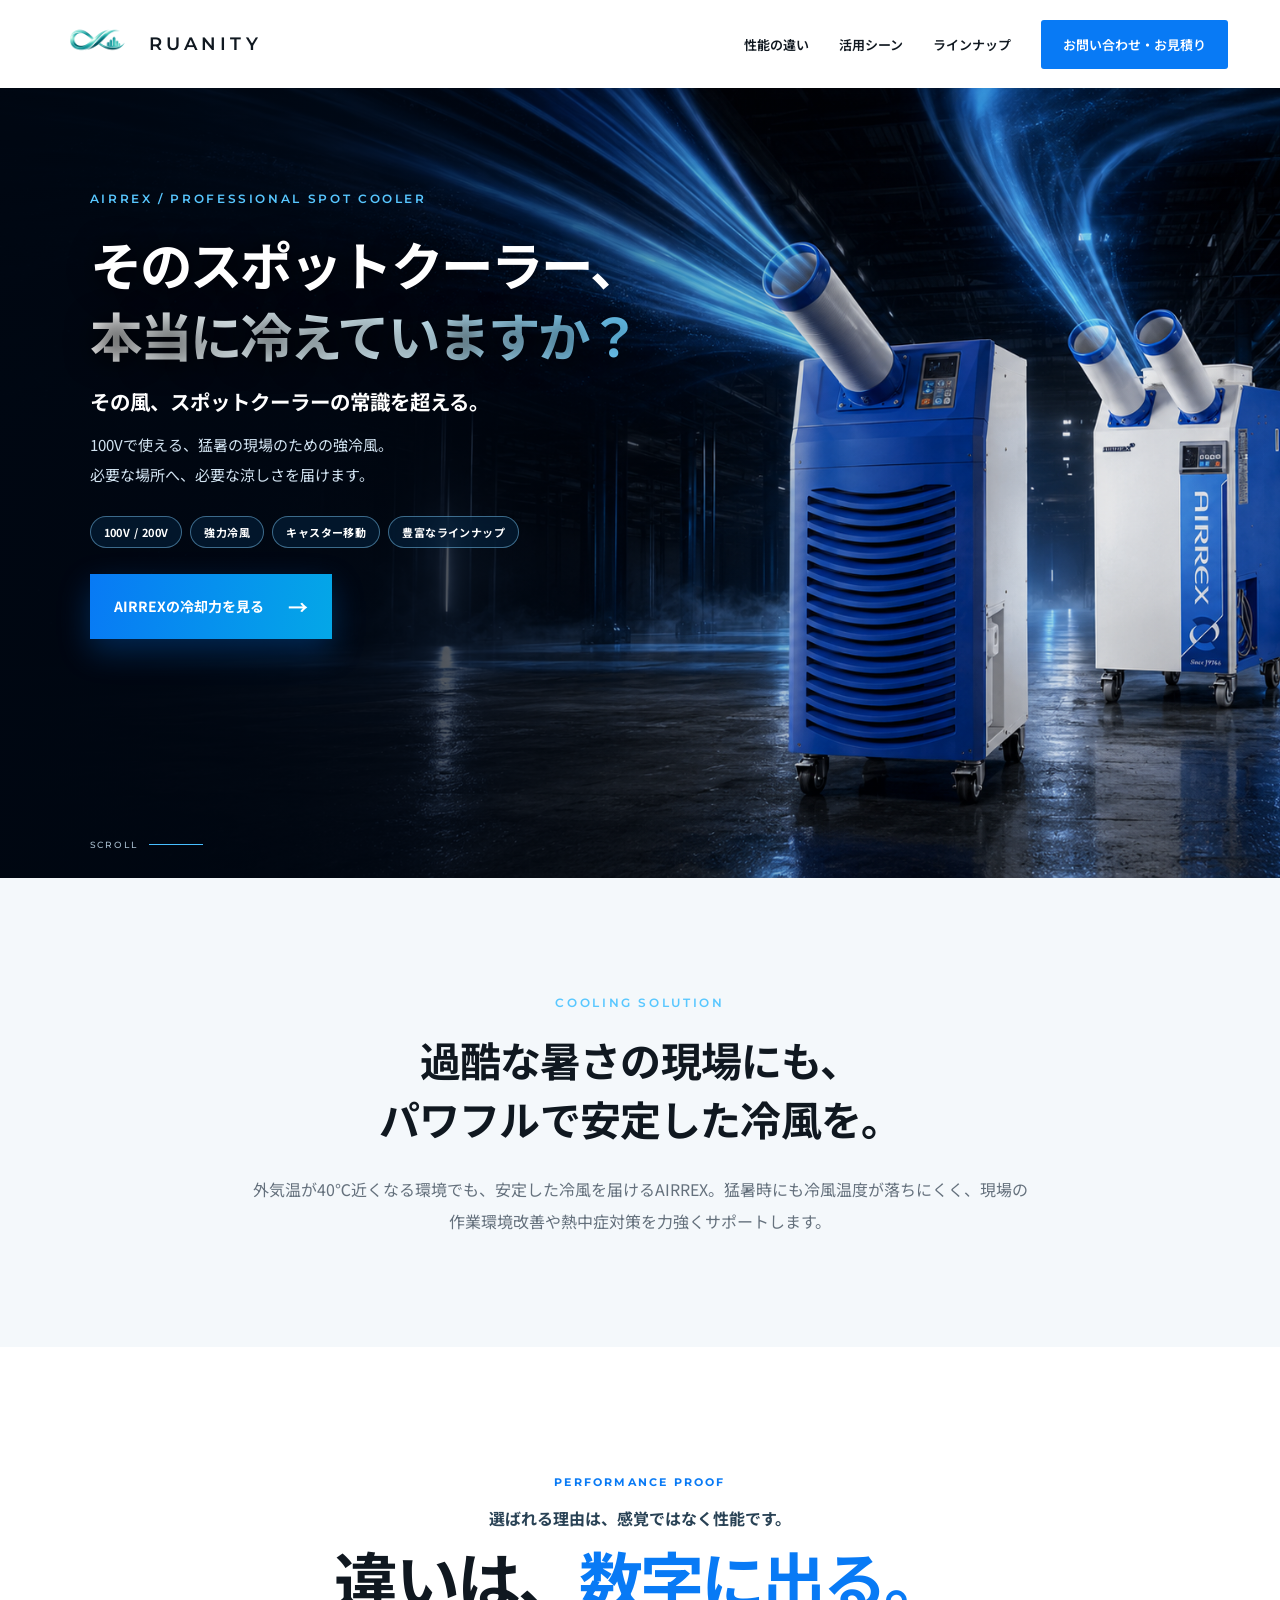
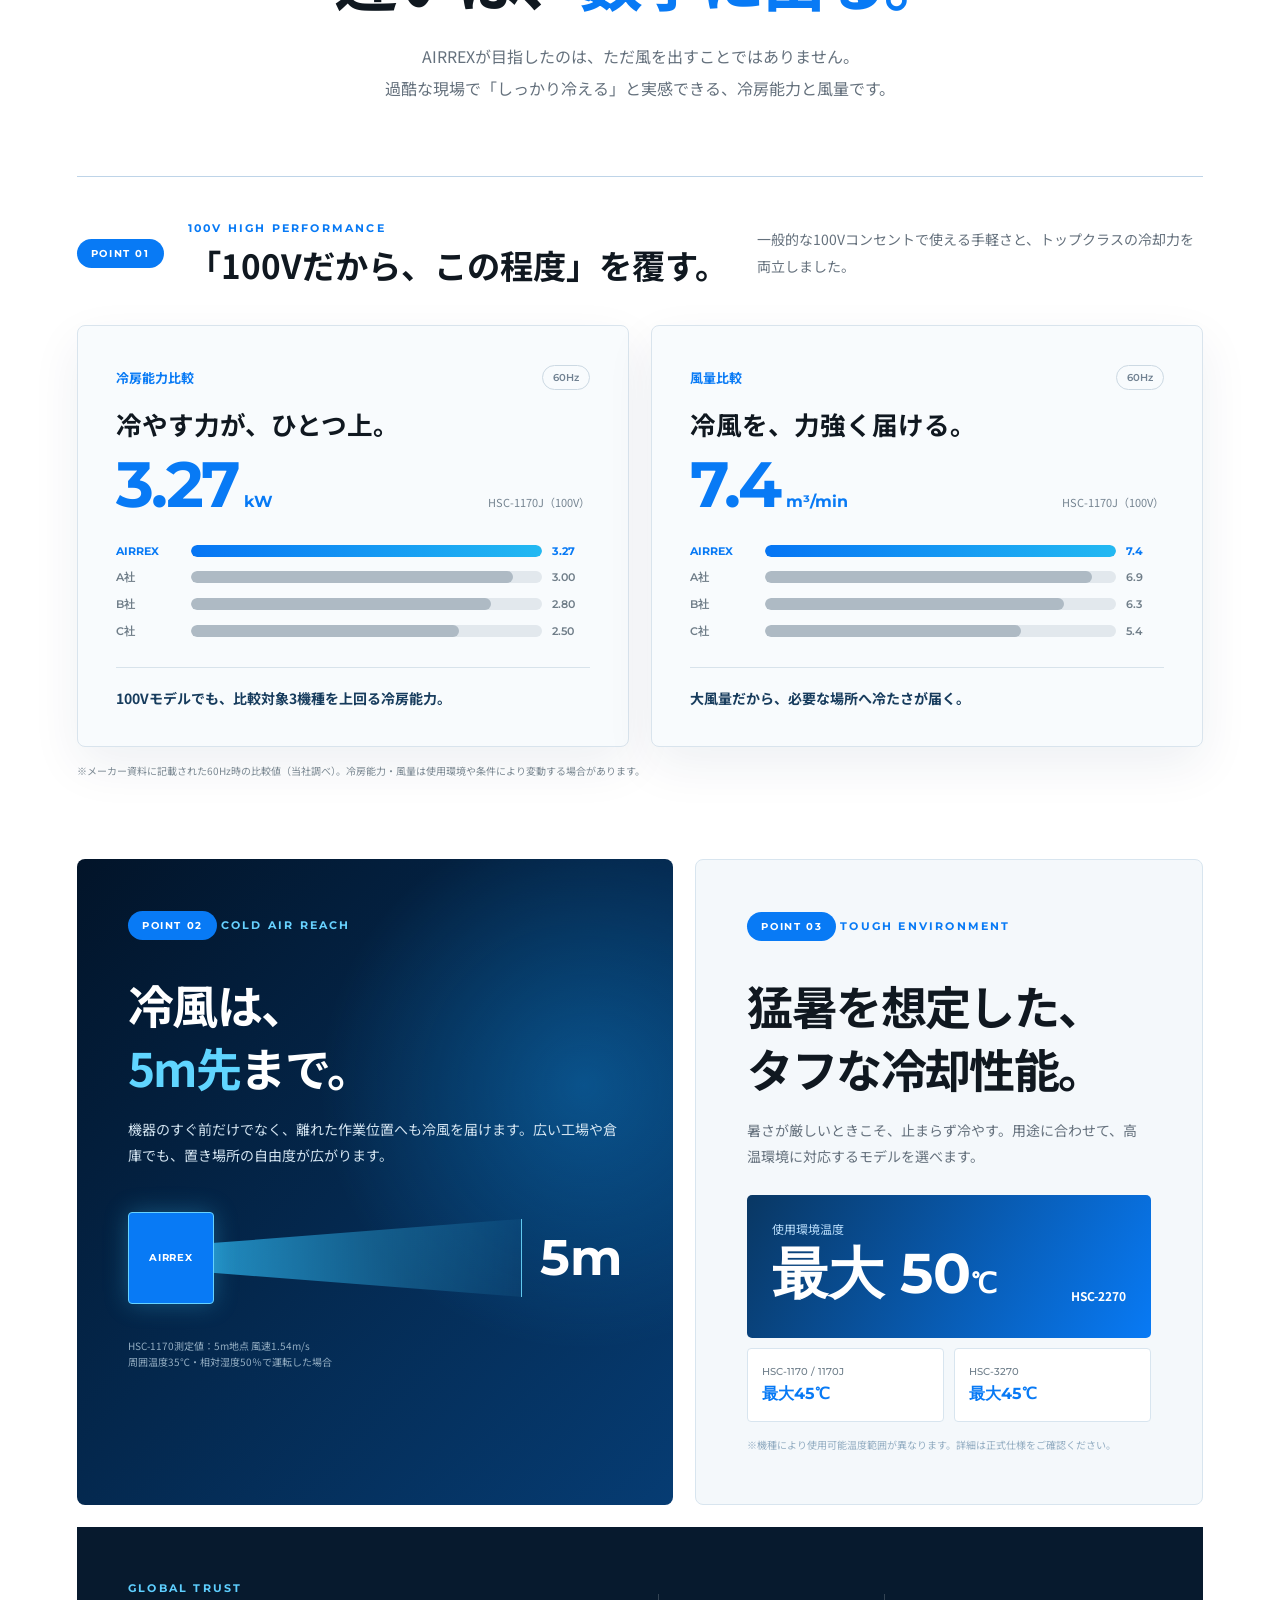
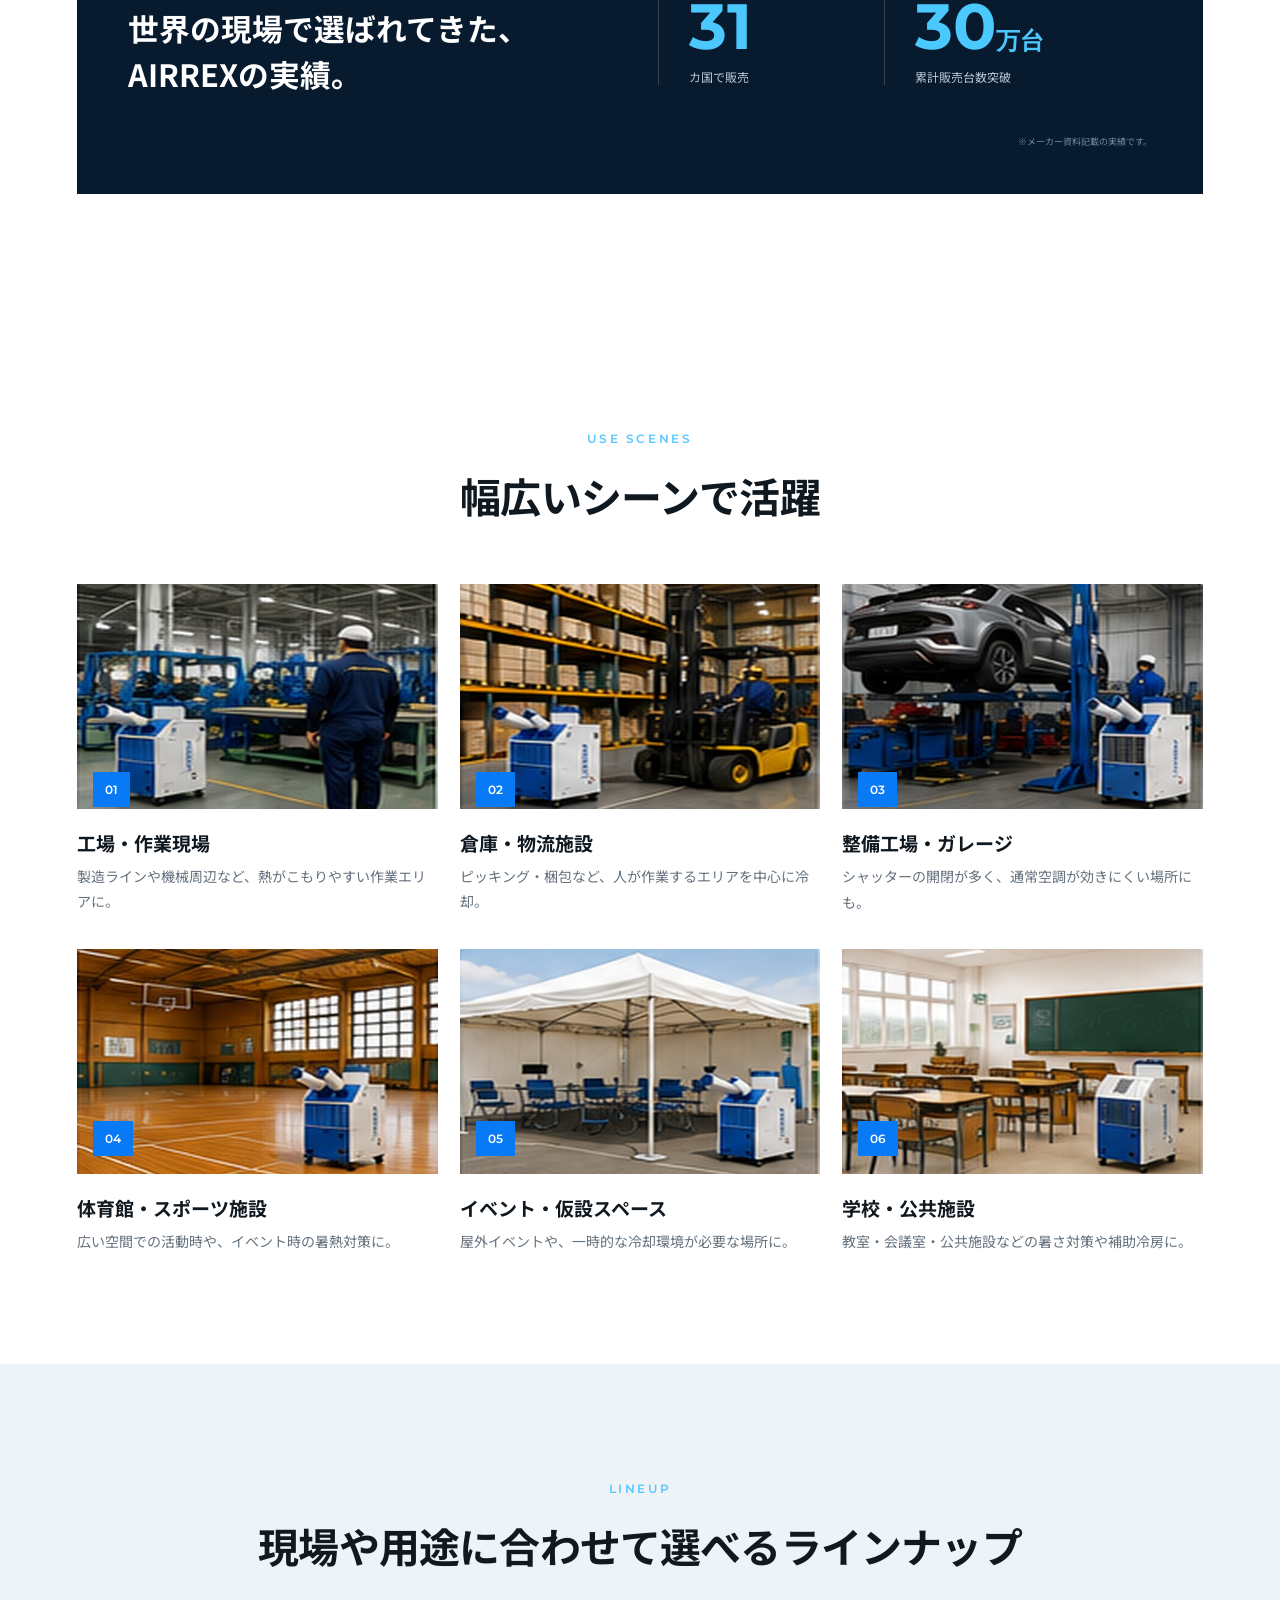
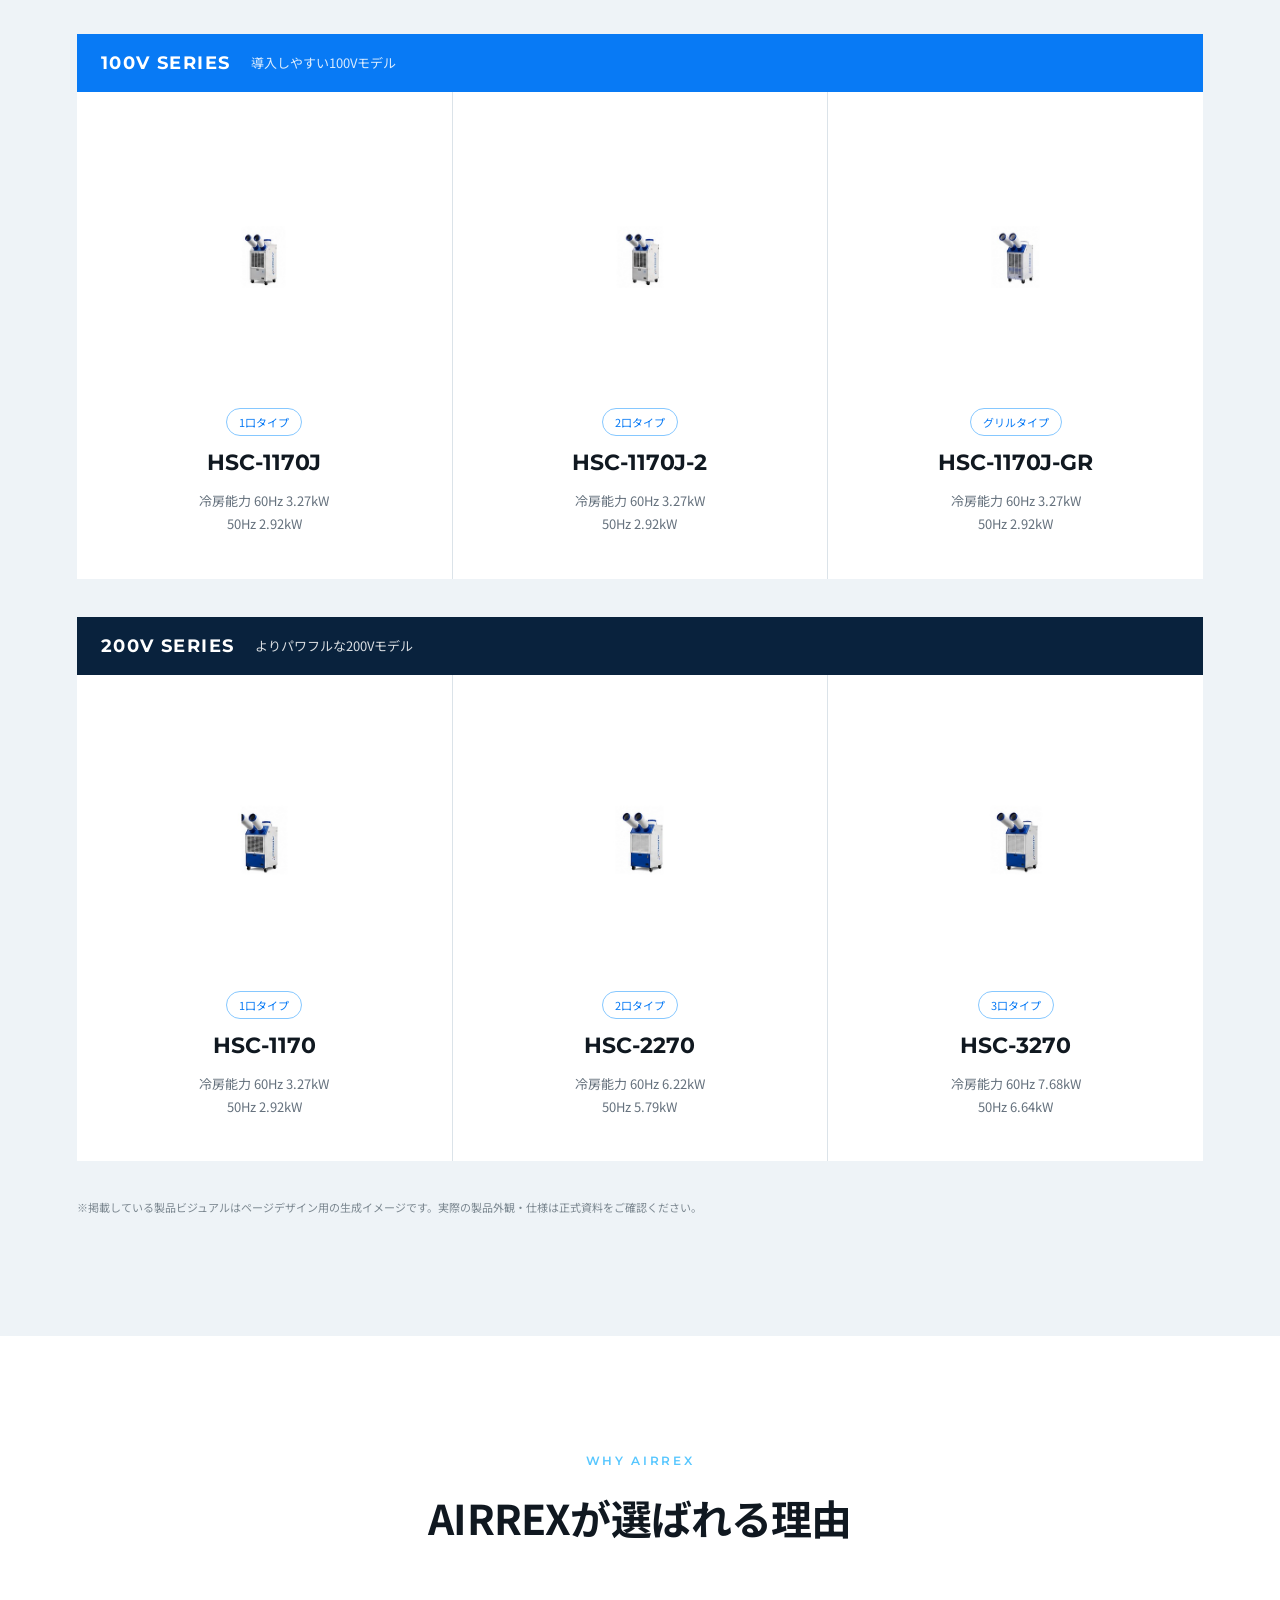
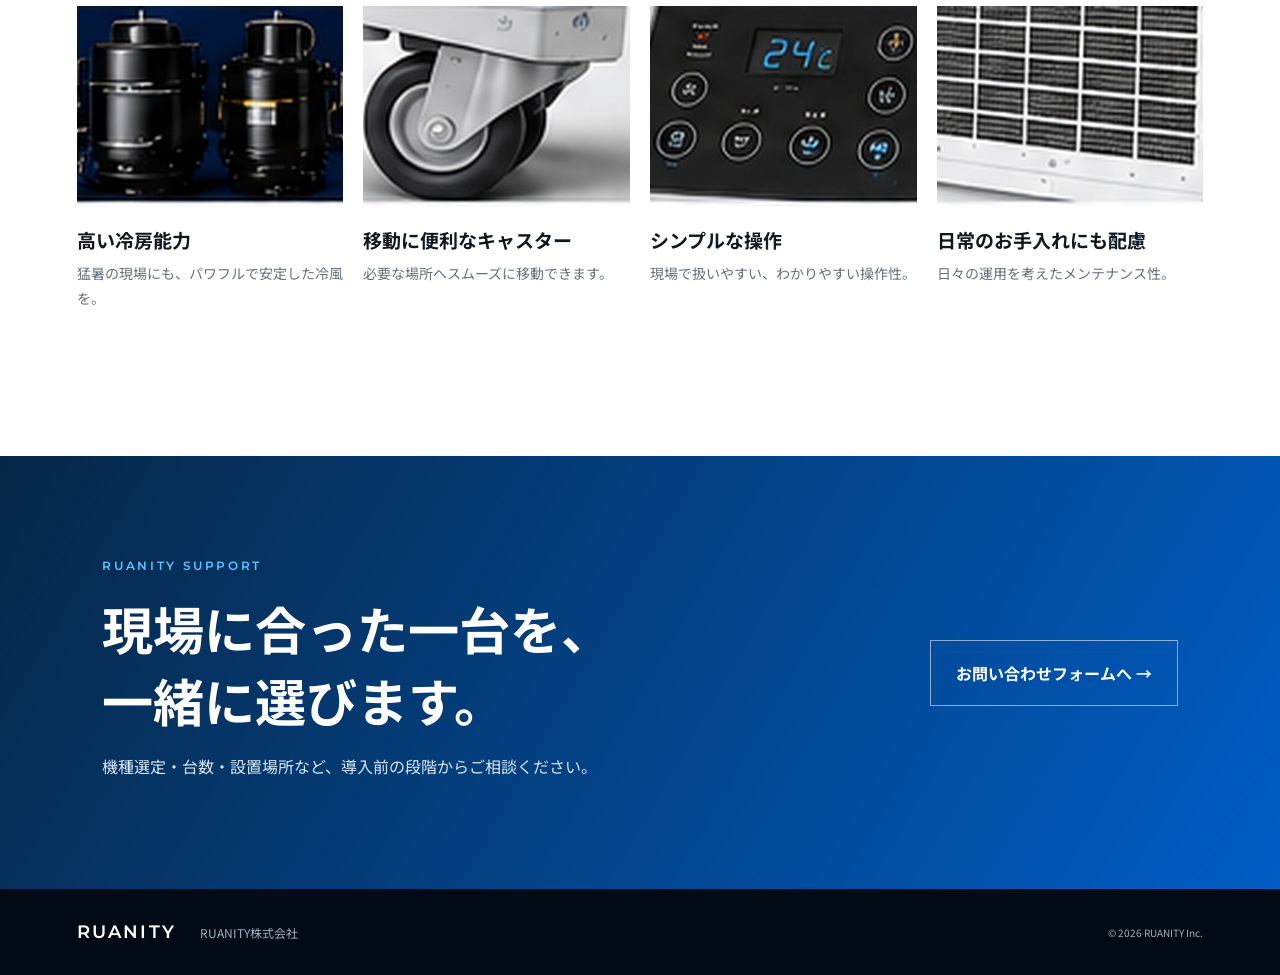
==== commit 13d9c8bf: "Add files via upload" ====
--- a/airrex.html
+++ b/airrex.html
@@ -8,15 +8,15 @@
   <link rel="preconnect" href="https://fonts.googleapis.com">
   <link rel="preconnect" href="https://fonts.gstatic.com" crossorigin>
   <link href="https://fonts.googleapis.com/css2?family=Montserrat:wght@400;500;600;700&family=Noto+Sans+JP:wght@400;500;600;700&display=swap" rel="stylesheet">
-  <link rel="stylesheet" href="./airrex.css?v=10">
+  <link rel="stylesheet" href="./airrex.css?v=11">
 </head>
 <body class="airrex">
   <header class="ar-head">
     <a class="brand" href="./index.html#top"><img src="./assets/ruanity-logo.png" alt="RUANITY logo"><span>RUANITY</span></a>
     <nav aria-label="メインナビゲーション">
+      <a href="#performance">性能の違い</a>
       <a href="#scenes">活用シーン</a>
       <a href="#lineup">ラインナップ</a>
-      <a href="#features">AIRREXの特長</a>
       <a class="navcta" href="./index.html#contact">お問い合わせ・お見積り</a>
     </nav>
   </header>
@@ -35,7 +35,7 @@
         <div class="chips" aria-label="製品の主な特徴">
           <b>100V / 200V</b><b>強力冷風</b><b>キャスター移動</b><b>豊富なラインナップ</b>
         </div>
-        <a class="btn" href="#features">AIRREXの冷却力を見る <span>→</span></a>
+        <a class="btn" href="#performance">AIRREXの冷却力を見る <span>→</span></a>
       </div>
       <a class="scroll" href="#intro" aria-label="次のセクションへ">SCROLL <span></span></a>
     </section>
@@ -44,6 +44,80 @@
       <small>COOLING SOLUTION</small>
       <h2>過酷な暑さの現場にも、<br>パワフルで安定した冷風を。</h2>
       <p>外気温が40℃近くなる環境でも、安定した冷風を届けるAIRREX。猛暑時にも冷風温度が落ちにくく、現場の作業環境改善や熱中症対策を力強くサポートします。</p>
+    </section>
+
+    <section class="performance" id="performance">
+      <div class="performance-head">
+        <small>PERFORMANCE PROOF</small>
+        <p class="section-kicker">選ばれる理由は、感覚ではなく性能です。</p>
+        <h2>違いは、<span>数字に出る。</span></h2>
+        <p>AIRREXが目指したのは、ただ風を出すことではありません。<br>過酷な現場で「しっかり冷える」と実感できる、冷房能力と風量です。</p>
+      </div>
+
+      <div class="comparison-intro">
+        <span class="point-label">POINT 01</span>
+        <div><small>100V HIGH PERFORMANCE</small><h3>「100Vだから、この程度」を覆す。</h3></div>
+        <p>一般的な100Vコンセントで使える手軽さと、トップクラスの冷却力を両立しました。</p>
+      </div>
+
+      <div class="comparison-grid">
+        <article class="compare-card">
+          <div class="compare-title"><span>冷房能力比較</span><small>60Hz</small></div>
+          <h3>冷やす力が、ひとつ上。</h3>
+          <p class="metric-copy"><strong>3.27</strong><em>kW</em><span>HSC-1170J（100V）</span></p>
+          <div class="bar-chart" aria-label="冷房能力の比較。AIRREX 3.27kW、A社3.00kW、B社2.80kW、C社2.50kW">
+            <div class="bar-row main"><b>AIRREX</b><div><i style="--w:100%"></i></div><strong>3.27</strong></div>
+            <div class="bar-row"><b>A社</b><div><i style="--w:91.7%"></i></div><strong>3.00</strong></div>
+            <div class="bar-row"><b>B社</b><div><i style="--w:85.6%"></i></div><strong>2.80</strong></div>
+            <div class="bar-row"><b>C社</b><div><i style="--w:76.5%"></i></div><strong>2.50</strong></div>
+          </div>
+          <p class="card-result">100Vモデルでも、比較対象3機種を上回る冷房能力。</p>
+        </article>
+
+        <article class="compare-card">
+          <div class="compare-title"><span>風量比較</span><small>60Hz</small></div>
+          <h3>冷風を、力強く届ける。</h3>
+          <p class="metric-copy"><strong>7.4</strong><em>m³/min</em><span>HSC-1170J（100V）</span></p>
+          <div class="bar-chart" aria-label="風量の比較。AIRREX 7.4立方メートル毎分、A社6.9、B社6.3、C社5.4">
+            <div class="bar-row main"><b>AIRREX</b><div><i style="--w:100%"></i></div><strong>7.4</strong></div>
+            <div class="bar-row"><b>A社</b><div><i style="--w:93.2%"></i></div><strong>6.9</strong></div>
+            <div class="bar-row"><b>B社</b><div><i style="--w:85.1%"></i></div><strong>6.3</strong></div>
+            <div class="bar-row"><b>C社</b><div><i style="--w:73%"></i></div><strong>5.4</strong></div>
+          </div>
+          <p class="card-result">大風量だから、必要な場所へ冷たさが届く。</p>
+        </article>
+      </div>
+      <p class="comparison-note">※メーカー資料に記載された60Hz時の比較値（当社調べ）。冷房能力・風量は使用環境や条件により変動する場合があります。</p>
+
+      <div class="field-proof">
+        <article class="reach-card">
+          <span class="point-label">POINT 02</span>
+          <small>COLD AIR REACH</small>
+          <h3>冷風は、<br><span>5m先</span>まで。</h3>
+          <p>機器のすぐ前だけでなく、離れた作業位置へも冷風を届けます。広い工場や倉庫でも、置き場所の自由度が広がります。</p>
+          <div class="reach-visual" aria-hidden="true">
+            <div class="cooler-mark">AIRREX</div><div class="air-beam"></div><strong>5m</strong>
+          </div>
+          <p class="proof-note">HSC-1170測定値：5m地点 風速1.54m/s<br>周囲温度35℃・相対湿度50％で運転した場合</p>
+        </article>
+
+        <article class="heat-card">
+          <span class="point-label">POINT 03</span>
+          <small>TOUGH ENVIRONMENT</small>
+          <h3>猛暑を想定した、<br>タフな冷却性能。</h3>
+          <p>暑さが厳しいときこそ、止まらず冷やす。用途に合わせて、高温環境に対応するモデルを選べます。</p>
+          <div class="temperature-max"><span>使用環境温度</span><strong>最大 50<em>℃</em></strong><b>HSC-2270</b></div>
+          <div class="temperature-models"><span>HSC-1170 / 1170J<br><b>最大45℃</b></span><span>HSC-3270<br><b>最大45℃</b></span></div>
+          <p class="proof-note">※機種により使用可能温度範囲が異なります。詳細は正式仕様をご確認ください。</p>
+        </article>
+      </div>
+
+      <div class="trust-band">
+        <div class="trust-copy"><small>GLOBAL TRUST</small><h3>世界の現場で選ばれてきた、<br>AIRREXの実績。</h3></div>
+        <div class="trust-stat"><strong>31</strong><span>カ国で販売</span></div>
+        <div class="trust-stat"><strong>30<em>万台</em></strong><span>累計販売台数突破</span></div>
+        <p>※メーカー資料記載の実績です。</p>
+      </div>
     </section>
 
     <section class="wrap" id="scenes">
@@ -79,12 +153,6 @@
       <p class="note">※掲載している製品ビジュアルはページデザイン用の生成イメージです。実際の製品外観・仕様は正式資料をご確認ください。</p>
     </section>
 
-    <section class="stats">
-      <div><small>MAX COOLING</small><strong>7.68<em>kW</em></strong><span>最大冷房能力</span></div>
-      <div><small>AIR FLOW</small><strong>24<em>m³/min</em></strong><span>最大風量</span></div>
-      <div><small>REACH</small><strong>5<em>m</em></strong><span>冷風到達距離</span></div>
-    </section>
-
     <section class="wrap" id="features">
       <div class="title"><small>WHY AIRREX</small><h2>AIRREXが選ばれる理由</h2></div>
       <div class="features">
--- a/airrex.css
+++ b/airrex.css
@@ -1,4 +1,7 @@
 :root{--blue:#087af5;--cyan:#33bfff;--navy:#031225;--ink:#101820;--muted:#65717d;--line:#dfe6ec;--white:#fff}
 *{box-sizing:border-box}html{scroll-behavior:smooth}body{margin:0;color:var(--ink);font-family:"Noto Sans JP",sans-serif;background:#fff}.airrex img{display:block;width:100%}.airrex a{color:inherit;text-decoration:none}.ar-head{height:88px;padding:0 clamp(24px,4.04vw,72px);display:flex;align-items:center;justify-content:space-between;background:#fff;position:sticky;top:0;z-index:20}.brand{display:flex;align-items:center;gap:11px;font-family:Montserrat,sans-serif;font-size:18px;font-weight:600;letter-spacing:4.14px;line-height:1}.brand img{width:86px;height:58px;object-fit:contain}.ar-head nav{display:flex;align-items:center;gap:30px;font-size:13px;font-weight:600}.navcta{background:#087af5;color:#fff!important;padding:15px 22px;border-radius:3px}.hero{height:min(790px,calc(100vh - 88px));min-height:660px;position:relative;overflow:hidden;background:#020a15;color:#fff}.hero-bg,.hero-shade{position:absolute;inset:0}.hero-bg img{height:100%;object-fit:cover;object-position:center}.hero-shade{background:linear-gradient(90deg,rgba(0,7,18,.96) 0%,rgba(0,7,18,.76) 31%,rgba(0,7,18,.2) 55%,rgba(0,7,18,.02) 100%)}.hero-copy{position:relative;z-index:2;max-width:700px;margin-left:clamp(28px,7vw,118px);padding-top:clamp(75px,10vh,130px)}.eyebrow,.title small,.intro small,.cta small{font:600 12px/1.5 Montserrat,sans-serif;letter-spacing:.22em;color:#58c7ff}.hero h1{font-size:clamp(38px,4.1vw,68px);line-height:1.35;letter-spacing:-.035em;margin:20px 0 16px;text-shadow:0 3px 28px #000}.hero h1 span{display:inline-block;background:linear-gradient(90deg,#fff 0%,#d7f4ff 58%,#65ccff 100%);-webkit-background-clip:text;background-clip:text;color:transparent}.hero-message{font-size:clamp(18px,1.6vw,25px);font-weight:700;margin:0 0 14px;color:#fff}.lead{font-size:15px;line-height:2;color:#d2e4f2;margin:0}.chips{display:flex;flex-wrap:wrap;gap:8px;margin:26px 0}.chips b{border:1px solid rgba(132,211,255,.45);background:rgba(5,42,77,.45);backdrop-filter:blur(8px);border-radius:999px;padding:7px 13px;font-size:11px;letter-spacing:.04em}.btn{display:inline-flex;align-items:center;gap:24px;background:linear-gradient(100deg,#087af5,#04a7e7);padding:18px 24px;color:#fff!important;font-weight:700;font-size:14px;box-shadow:0 12px 32px rgba(0,126,255,.28);transition:.25s}.btn:hover{transform:translateY(-2px);box-shadow:0 16px 40px rgba(0,126,255,.4)}.btn span{font-size:20px}.scroll{position:absolute;z-index:2;left:clamp(28px,7vw,118px);bottom:28px;font:500 9px Montserrat,sans-serif;letter-spacing:.2em;color:#a8bfd0!important;display:flex;align-items:center;gap:12px}.scroll span{width:54px;height:1px;background:#48bfff}.intro{padding:110px 24px;text-align:center;background:#f4f8fb}.intro h2,.title h2{font-size:clamp(29px,3.2vw,48px);line-height:1.45;margin:18px 0 24px;letter-spacing:-.02em}.intro p{max-width:790px;margin:auto;line-height:2;color:var(--muted)}.wrap,.lineup{padding:110px clamp(24px,6vw,100px);max-width:1500px;margin:auto}.title{text-align:center;margin-bottom:58px}.scenes{display:grid;grid-template-columns:repeat(3,1fr);gap:34px 22px}.scenes article{position:relative}.scenes img{aspect-ratio:16/10;object-fit:cover}.scenes b{position:absolute;top:calc(62.5% - 19px);left:16px;background:#087af5;color:#fff;font:600 12px Montserrat;padding:10px 12px}.scenes h3,.features h3{font-size:19px;margin:20px 0 8px}.scenes p,.features p{font-size:14px;line-height:1.8;color:var(--muted);margin:0}.lineup{max-width:none;background:#eef3f7}.lineup>.title,.lineup>.series,.lineup>.note{max-width:1300px;margin-left:auto;margin-right:auto}.series{margin-bottom:38px}.serieshead{display:flex;align-items:center;gap:20px;background:#087af5;color:#fff;padding:18px 24px}.serieshead.dark{background:#09223d}.serieshead b{font:700 18px Montserrat;letter-spacing:.08em}.serieshead span{font-size:13px;opacity:.85}.products{display:grid;grid-template-columns:repeat(3,1fr);gap:1px;background:#dbe3e9}.products article{background:#fff;padding:30px;text-align:center}.products img{height:270px;object-fit:contain}.products em{display:inline-block;font-style:normal;font-size:11px;color:#087af5;border:1px solid #86c8ff;padding:5px 12px;border-radius:999px;margin-top:16px}.products h3{font:700 22px Montserrat;margin:13px 0 9px}.products p{font-size:13px;line-height:1.8;color:var(--muted)}.note{font-size:11px;color:#7b8790}.stats{display:grid;grid-template-columns:repeat(3,1fr);background:#031326;color:#fff;text-align:center}.stats div{padding:64px 18px;border-right:1px solid rgba(255,255,255,.13)}.stats small{display:block;font:500 10px Montserrat;letter-spacing:.2em;color:#68cfff}.stats strong{display:block;font:600 clamp(44px,5vw,76px) Montserrat;margin:10px 0}.stats strong em{font-size:.25em;font-style:normal;margin-left:7px}.stats span{font-size:13px;color:#b7c6d4}.features{display:grid;grid-template-columns:repeat(4,1fr);gap:20px}.features img{aspect-ratio:4/3;object-fit:cover}.cta{margin-top:35px;padding:95px clamp(28px,8vw,130px);display:flex;align-items:center;justify-content:space-between;gap:40px;color:#fff;background:linear-gradient(120deg,#072747,#005dc5)}.cta h2{font-size:clamp(31px,4vw,56px);line-height:1.4;margin:18px 0}.cta p{color:#d4e7f7}.cta>a{border:1px solid rgba(255,255,255,.55);padding:20px 25px;font-weight:700;white-space:nowrap}footer{display:flex;gap:24px;align-items:center;padding:32px clamp(24px,6vw,100px);background:#020b15;color:#9eb0bf;font-size:12px}footer strong{color:#fff;font:600 18px Montserrat;letter-spacing:.12em}footer small{margin-left:auto}
-@media(max-width:900px){.ar-head nav>a:not(.navcta){display:none}.hero{min-height:650px;height:calc(100svh - 76px)}.hero-bg img{object-position:62% center}.hero-shade{background:linear-gradient(90deg,rgba(0,7,18,.94),rgba(0,7,18,.6) 68%,rgba(0,7,18,.18))}.hero-copy{max-width:600px;margin-right:24px}.scenes{grid-template-columns:repeat(2,1fr)}.features{grid-template-columns:repeat(2,1fr)}.products img{height:210px}.cta{align-items:flex-start;flex-direction:column}.stats strong{font-size:48px}}
-@media(max-width:620px){.ar-head{height:66px;padding:0 18px}.brand{gap:7px;font-size:15px;letter-spacing:3px}.brand img{width:63px;height:43px}.navcta{padding:12px 14px;font-size:11px}.hero{height:auto;min-height:0;background:#020a15}.hero-bg{position:relative;inset:auto;height:350px;overflow:hidden}.hero-bg img{height:100%;object-fit:cover;object-position:73% center;opacity:1}.hero-shade{inset:0 0 auto;height:350px;background:linear-gradient(180deg,rgba(0,7,18,0) 0%,rgba(0,7,18,0) 62%,rgba(2,10,21,.92) 100%);pointer-events:none}.hero-copy{margin:0;padding:28px 20px 70px;background:#020a15}.hero h1{font-size:36px}.hero-message{font-size:18px}.lead br{display:none}.chips{margin:20px 0}.chips b{font-size:10px}.scroll{display:none}.wrap,.lineup{padding:78px 18px}.intro{padding:78px 20px}.intro h2,.title h2{font-size:29px}.scenes,.products,.features,.stats{grid-template-columns:1fr}.products article{padding:24px}.products img{height:250px}.serieshead{align-items:flex-start;flex-direction:column;gap:3px}.stats div{padding:45px 15px;border-right:0;border-bottom:1px solid rgba(255,255,255,.13)}.cta{padding:70px 22px}.cta>a{width:100%;text-align:center}footer{align-items:flex-start;flex-direction:column;gap:8px}footer small{margin-left:0}}
+/* Performance proof */
+.performance{padding:120px clamp(24px,6vw,100px);background:#fff}.performance>*{max-width:1300px;margin-left:auto;margin-right:auto}.performance-head{text-align:center;margin-bottom:72px}.performance-head>small,.comparison-intro small,.field-proof article>small,.trust-copy small{font:700 11px/1.5 Montserrat,sans-serif;letter-spacing:.2em;color:#087af5}.performance-head .section-kicker{font-weight:700;color:#294255;margin:15px 0 5px}.performance-head h2{font-size:clamp(42px,5vw,76px);line-height:1.25;letter-spacing:-.045em;margin:8px 0 22px}.performance-head h2 span{color:#087af5}.performance-head>p:last-child{color:var(--muted);line-height:2;margin:0}.comparison-intro{display:grid;grid-template-columns:auto 1.1fr .9fr;gap:24px;align-items:center;border-top:1px solid #bed4e8;padding-top:36px;margin-bottom:32px}.point-label{display:inline-flex;width:max-content;border-radius:999px;background:#087af5;color:#fff;padding:8px 14px;font:700 10px Montserrat,sans-serif;letter-spacing:.16em}.comparison-intro h3{font-size:clamp(25px,2.6vw,40px);margin:5px 0;line-height:1.4}.comparison-intro p{font-size:14px;line-height:1.9;color:var(--muted);margin:0}.comparison-grid{display:grid;grid-template-columns:repeat(2,1fr);gap:22px}.compare-card{border:1px solid #d9e4ed;border-radius:8px;background:#f8fbfd;padding:clamp(25px,3vw,44px);box-shadow:0 18px 50px rgba(16,48,78,.07)}.compare-title{display:flex;justify-content:space-between;align-items:center;color:#087af5;font-size:13px;font-weight:700}.compare-title small{font:600 10px Montserrat;color:#718292;border:1px solid #ccd9e3;border-radius:999px;padding:5px 10px}.compare-card>h3{font-size:clamp(21px,2vw,29px);margin:15px 0 10px}.metric-copy{display:flex;align-items:baseline;gap:7px;margin:0 0 28px}.metric-copy strong{font:700 clamp(52px,5vw,78px)/1 Montserrat;color:#087af5;letter-spacing:-.05em}.metric-copy em{font:700 16px Montserrat;font-style:normal;color:#087af5}.metric-copy span{font-size:11px;color:#758491;margin-left:auto}.bar-chart{display:grid;gap:12px}.bar-row{display:grid;grid-template-columns:65px 1fr 38px;gap:10px;align-items:center}.bar-row b,.bar-row strong{font:600 11px Montserrat;color:#6f7d88}.bar-row>div{height:12px;border-radius:999px;background:#e2e8ed;overflow:hidden}.bar-row i{display:block;width:var(--w);height:100%;border-radius:inherit;background:#aebac4}.bar-row.main b,.bar-row.main strong{color:#087af5;font-weight:700}.bar-row.main i{background:linear-gradient(90deg,#0675f4,#23b9f2);box-shadow:0 0 15px rgba(8,122,245,.25)}.card-result{border-top:1px solid #d8e3eb;margin:28px 0 0;padding-top:20px;font-size:14px;font-weight:700;color:#173c5d}.comparison-note{font-size:10px;color:#7a8791;line-height:1.7;margin-top:15px!important}.field-proof{display:grid;grid-template-columns:1.08fr .92fr;gap:22px;margin-top:80px!important}.field-proof article{position:relative;overflow:hidden;border-radius:8px;padding:clamp(30px,4vw,55px)}.field-proof .point-label{margin-bottom:25px}.field-proof h3{font-size:clamp(30px,3.6vw,52px);line-height:1.35;margin:8px 0 18px;letter-spacing:-.035em}.field-proof p{font-size:14px;line-height:1.9}.reach-card{color:#fff;background:radial-gradient(circle at 85% 35%,rgba(21,164,255,.32),transparent 40%),linear-gradient(135deg,#021429,#063c73)}.reach-card>small{color:#67d2ff!important}.reach-card h3 span{color:#60d5ff}.reach-card>p{color:#d2e3f0;max-width:620px}.reach-visual{position:relative;height:130px;display:flex;align-items:center;margin:24px 0 12px}.cooler-mark{position:relative;z-index:2;width:86px;height:92px;border:1px solid #66d2ff;border-radius:4px;display:grid;place-items:center;background:#087af5;color:#fff;font:700 10px Montserrat;letter-spacing:.08em;box-shadow:0 0 25px rgba(66,199,255,.3)}.air-beam{height:78px;flex:1;margin-left:-2px;clip-path:polygon(0 31%,100% 0,100% 100%,0 69%);background:linear-gradient(90deg,rgba(48,194,255,.65),rgba(77,211,255,.05));border-right:1px solid rgba(126,225,255,.7)}.reach-visual strong{font:700 50px Montserrat;color:#fff;margin-left:18px}.proof-note{font-size:10px!important;line-height:1.6!important;color:#93adc2!important;margin:15px 0 0!important}.heat-card{background:#f4f8fb;border:1px solid #d8e5ef}.heat-card>p{color:var(--muted)}.temperature-max{margin-top:25px;padding:25px;border-radius:5px;color:#fff;background:linear-gradient(120deg,#093763,#087af5);display:grid;grid-template-columns:1fr auto;align-items:end}.temperature-max span{font-size:12px;grid-column:1/-1;color:#b8dcfa}.temperature-max strong{font:700 clamp(38px,4.4vw,66px) Montserrat}.temperature-max strong em{font-size:.5em;font-style:normal}.temperature-max b{font-size:12px;margin-bottom:9px}.temperature-models{display:grid;grid-template-columns:1fr 1fr;gap:10px;margin-top:10px}.temperature-models span{background:#fff;border:1px solid #d8e5ef;border-radius:4px;padding:14px;font:500 10px/1.7 Montserrat;color:#6e7e8a}.temperature-models b{font-size:16px;color:#087af5}.trust-band{display:grid;grid-template-columns:1.4fr .55fr .75fr;gap:30px;align-items:center;margin-top:22px!important;padding:46px clamp(25px,4vw,55px);background:#071a2e;color:#fff}.trust-copy h3{font-size:clamp(22px,2.4vw,34px);line-height:1.5;margin:8px 0}.trust-copy small{color:#5ecfff}.trust-stat{border-left:1px solid rgba(255,255,255,.18);padding-left:30px}.trust-stat strong{display:block;font:700 clamp(48px,5vw,76px)/1 Montserrat;color:#4bc9ff}.trust-stat strong em{font-size:.38em;font-style:normal}.trust-stat span{display:block;margin-top:10px;font-size:12px;color:#b8c9d8}.trust-band>p{grid-column:1/-1;text-align:right;font-size:9px;color:#71899d;margin:0}
+
+@media(max-width:900px){.ar-head nav>a:not(.navcta){display:none}.hero{min-height:650px;height:calc(100svh - 76px)}.hero-bg img{object-position:62% center}.hero-shade{background:linear-gradient(90deg,rgba(0,7,18,.94),rgba(0,7,18,.6) 68%,rgba(0,7,18,.18))}.hero-copy{max-width:600px;margin-right:24px}.comparison-intro{grid-template-columns:auto 1fr}.comparison-intro>p{grid-column:2}.comparison-grid,.field-proof{grid-template-columns:1fr}.trust-band{grid-template-columns:1fr 1fr}.trust-copy{grid-column:1/-1}.scenes{grid-template-columns:repeat(2,1fr)}.features{grid-template-columns:repeat(2,1fr)}.products img{height:210px}.cta{align-items:flex-start;flex-direction:column}.stats strong{font-size:48px}}
+@media(max-width:620px){.ar-head{height:66px;padding:0 18px}.brand{gap:7px;font-size:15px;letter-spacing:3px}.brand img{width:63px;height:43px}.navcta{padding:12px 14px;font-size:11px}.hero{height:auto;min-height:0;background:#020a15}.hero-bg{position:relative;inset:auto;height:350px;overflow:hidden}.hero-bg img{height:100%;object-fit:cover;object-position:73% center;opacity:1}.hero-shade{inset:0 0 auto;height:350px;background:linear-gradient(180deg,rgba(0,7,18,0) 0%,rgba(0,7,18,0) 62%,rgba(2,10,21,.92) 100%);pointer-events:none}.hero-copy{margin:0;padding:28px 20px 70px;background:#020a15}.hero h1{font-size:36px}.hero-message{font-size:18px}.lead br{display:none}.chips{margin:20px 0}.chips b{font-size:10px}.scroll{display:none}.wrap,.lineup{padding:78px 18px}.intro{padding:78px 20px}.intro h2,.title h2{font-size:29px}.performance{padding:82px 18px}.performance-head{text-align:left;margin-bottom:55px}.performance-head h2{font-size:43px}.performance-head>p:last-child br{display:none}.comparison-intro{display:block;padding-top:28px}.comparison-intro>div{margin:18px 0 10px}.comparison-intro h3{font-size:27px}.compare-card{padding:25px 19px}.metric-copy{flex-wrap:wrap}.metric-copy strong{font-size:56px}.metric-copy span{width:100%;margin:0}.bar-row{grid-template-columns:57px 1fr 31px;gap:7px}.field-proof{margin-top:60px!important}.field-proof article{padding:29px 20px}.field-proof h3{font-size:36px}.reach-visual{height:95px}.cooler-mark{width:63px;height:72px;font-size:8px}.reach-visual strong{font-size:39px;margin-left:8px}.temperature-max{padding:18px}.temperature-max strong{font-size:40px}.trust-band{grid-template-columns:1fr;padding:34px 22px}.trust-copy{grid-column:auto}.trust-stat{padding:18px 0 0;border-left:0;border-top:1px solid rgba(255,255,255,.16)}.trust-band>p{text-align:left}.scenes,.products,.features,.stats{grid-template-columns:1fr}.products article{padding:24px}.products img{height:250px}.serieshead{align-items:flex-start;flex-direction:column;gap:3px}.stats div{padding:45px 15px;border-right:0;border-bottom:1px solid rgba(255,255,255,.13)}.cta{padding:70px 22px}.cta>a{width:100%;text-align:center}footer{align-items:flex-start;flex-direction:column;gap:8px}footer small{margin-left:0}}
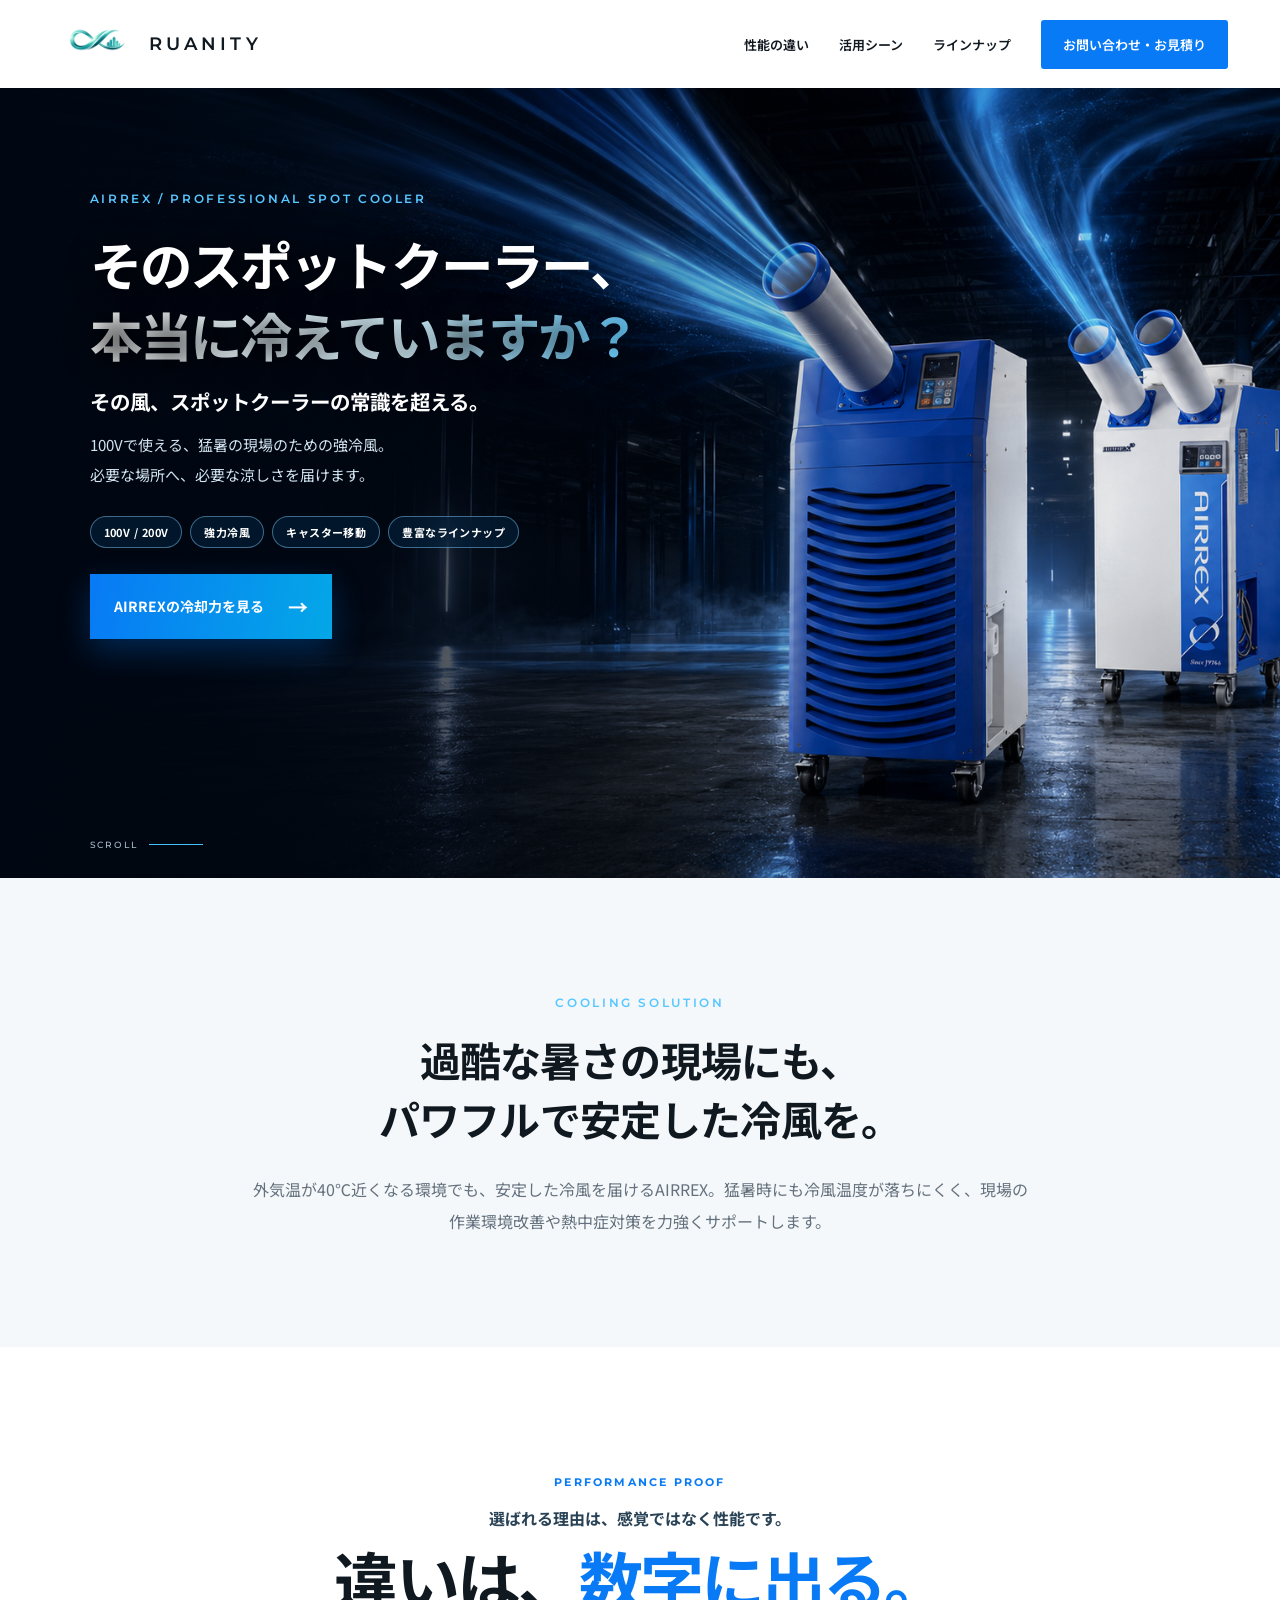
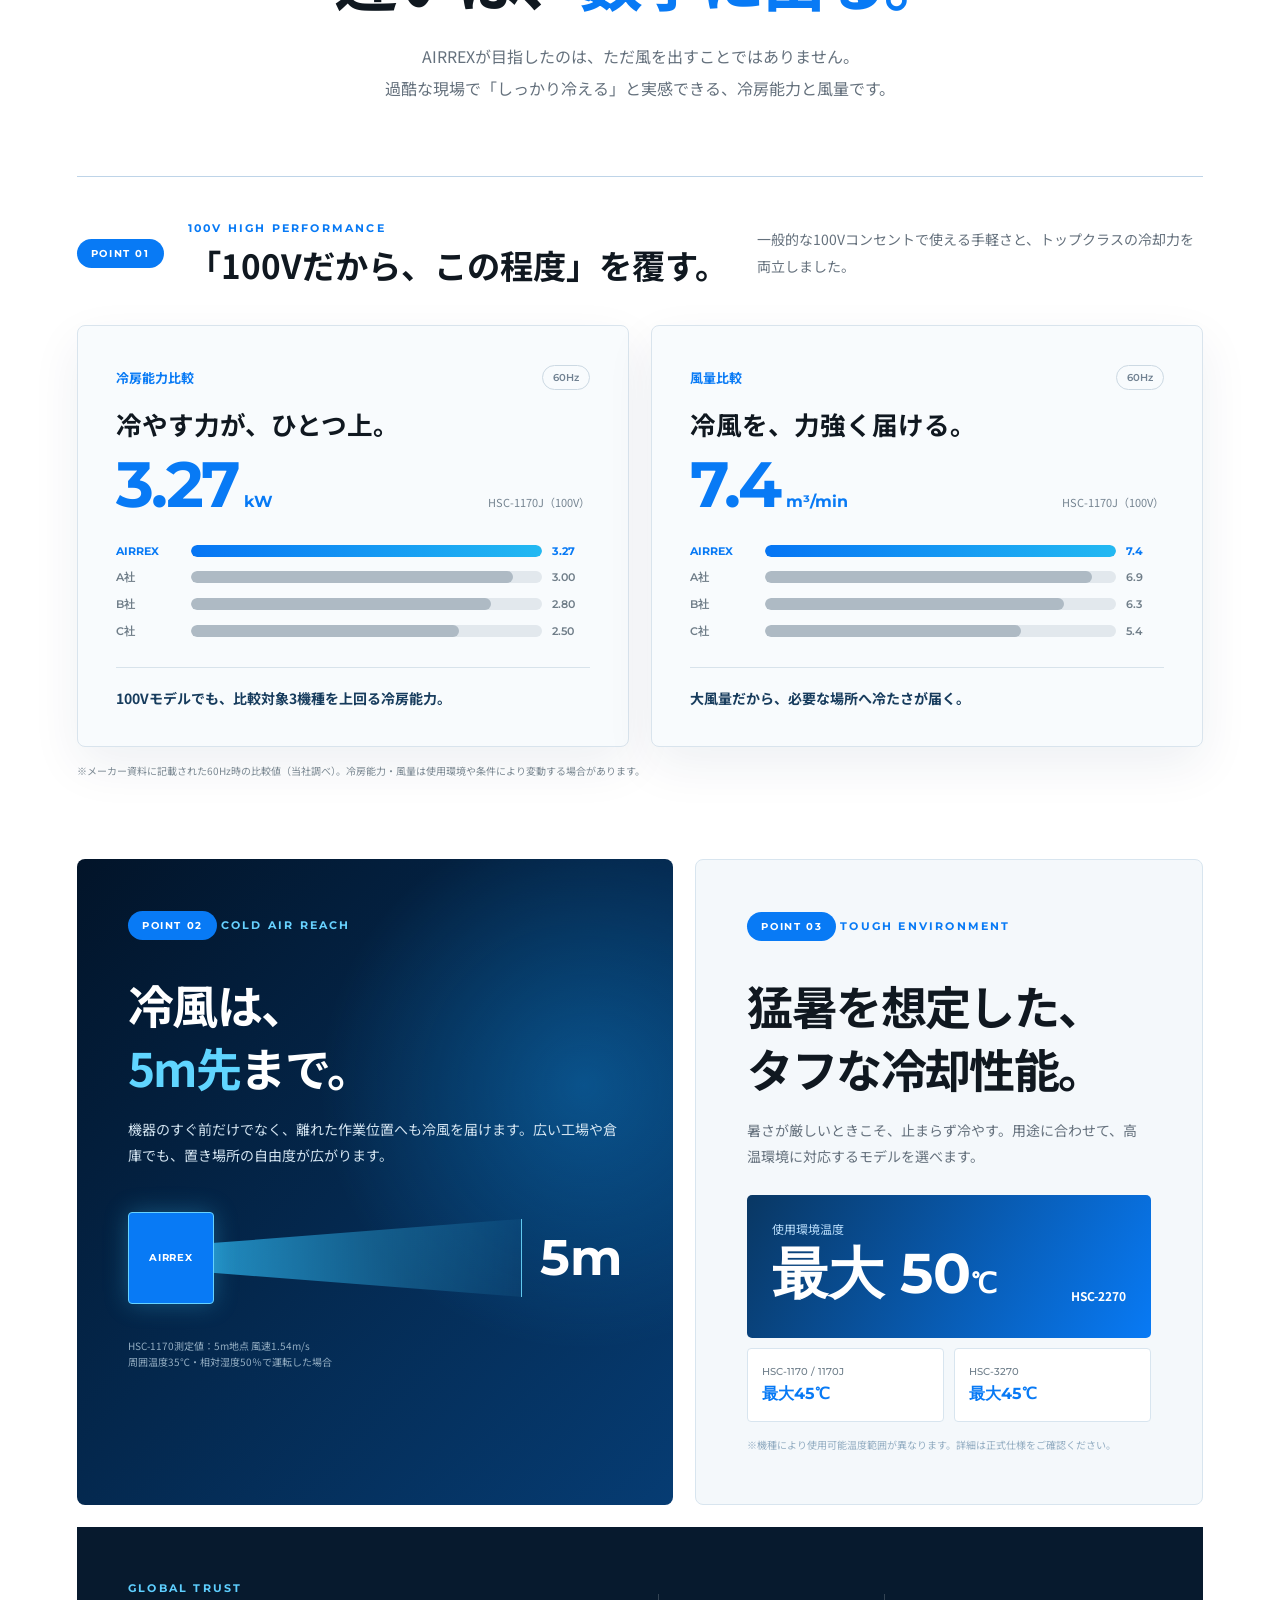
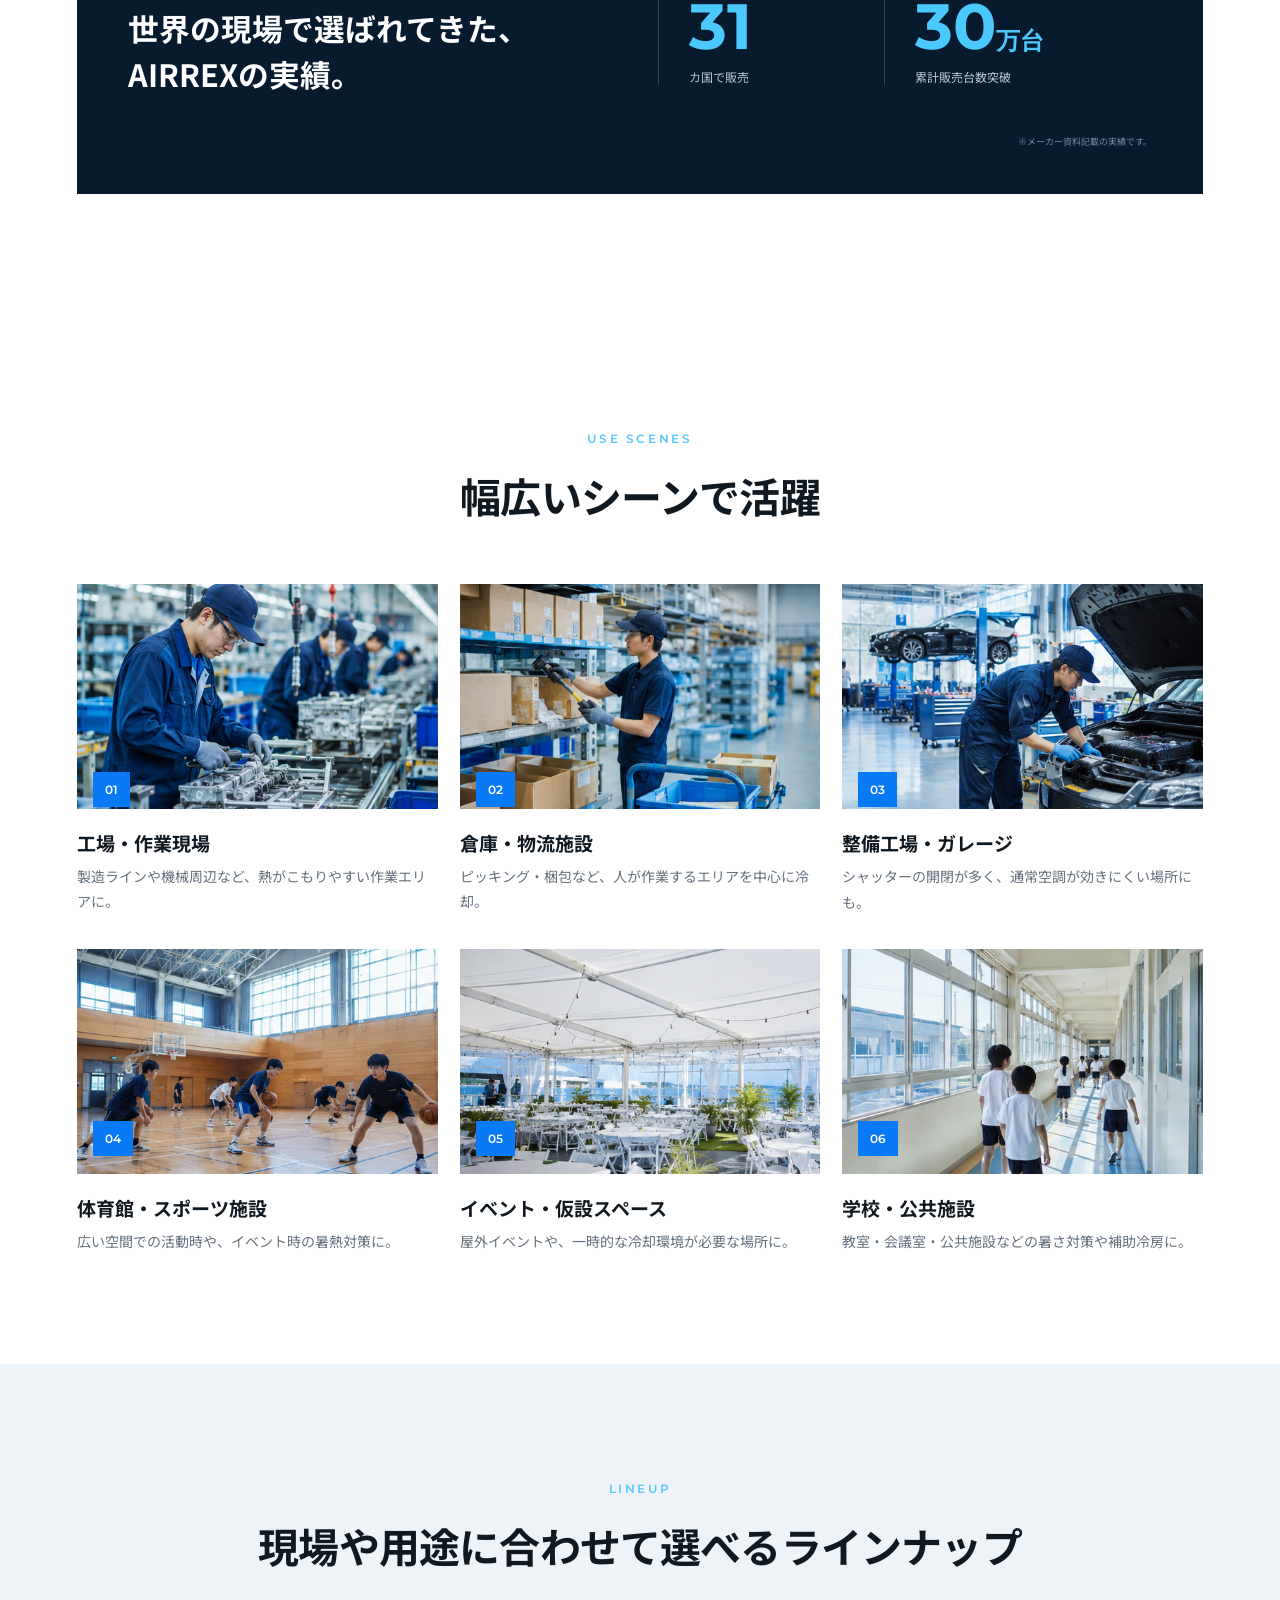
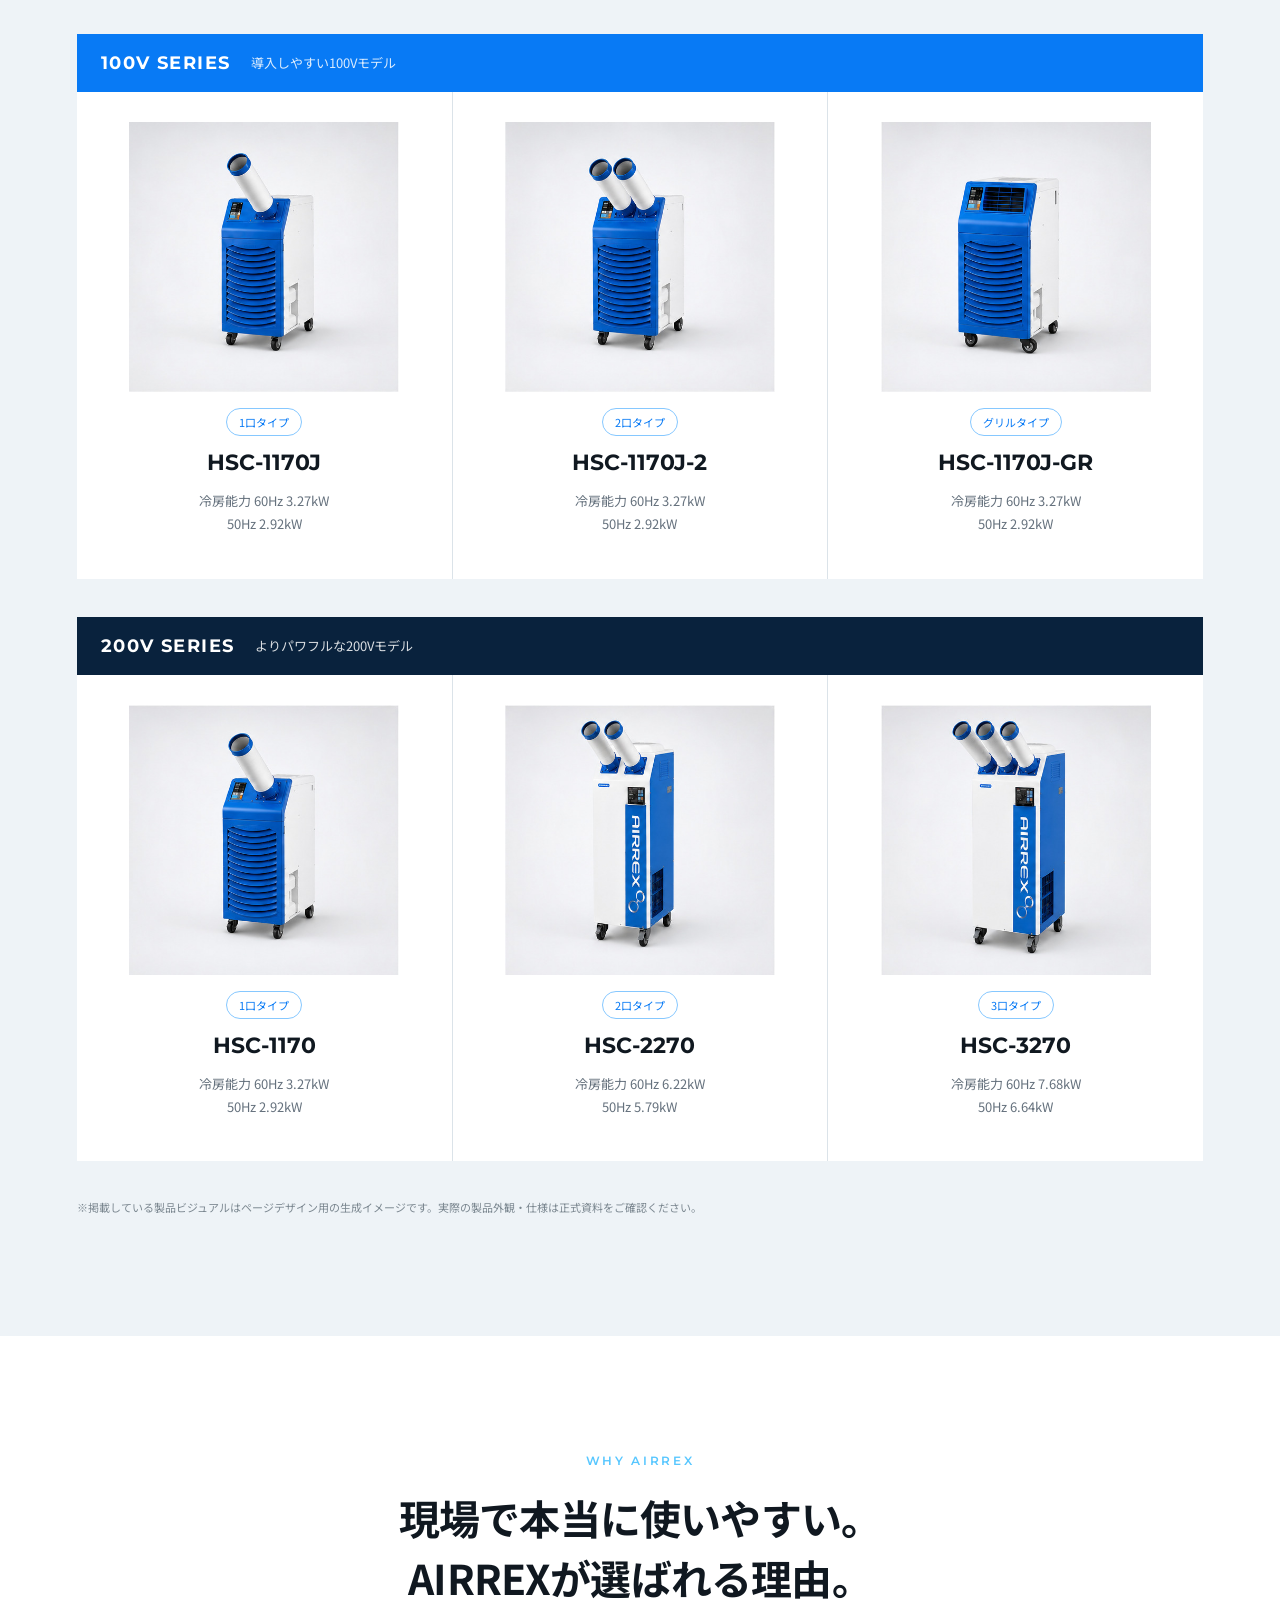
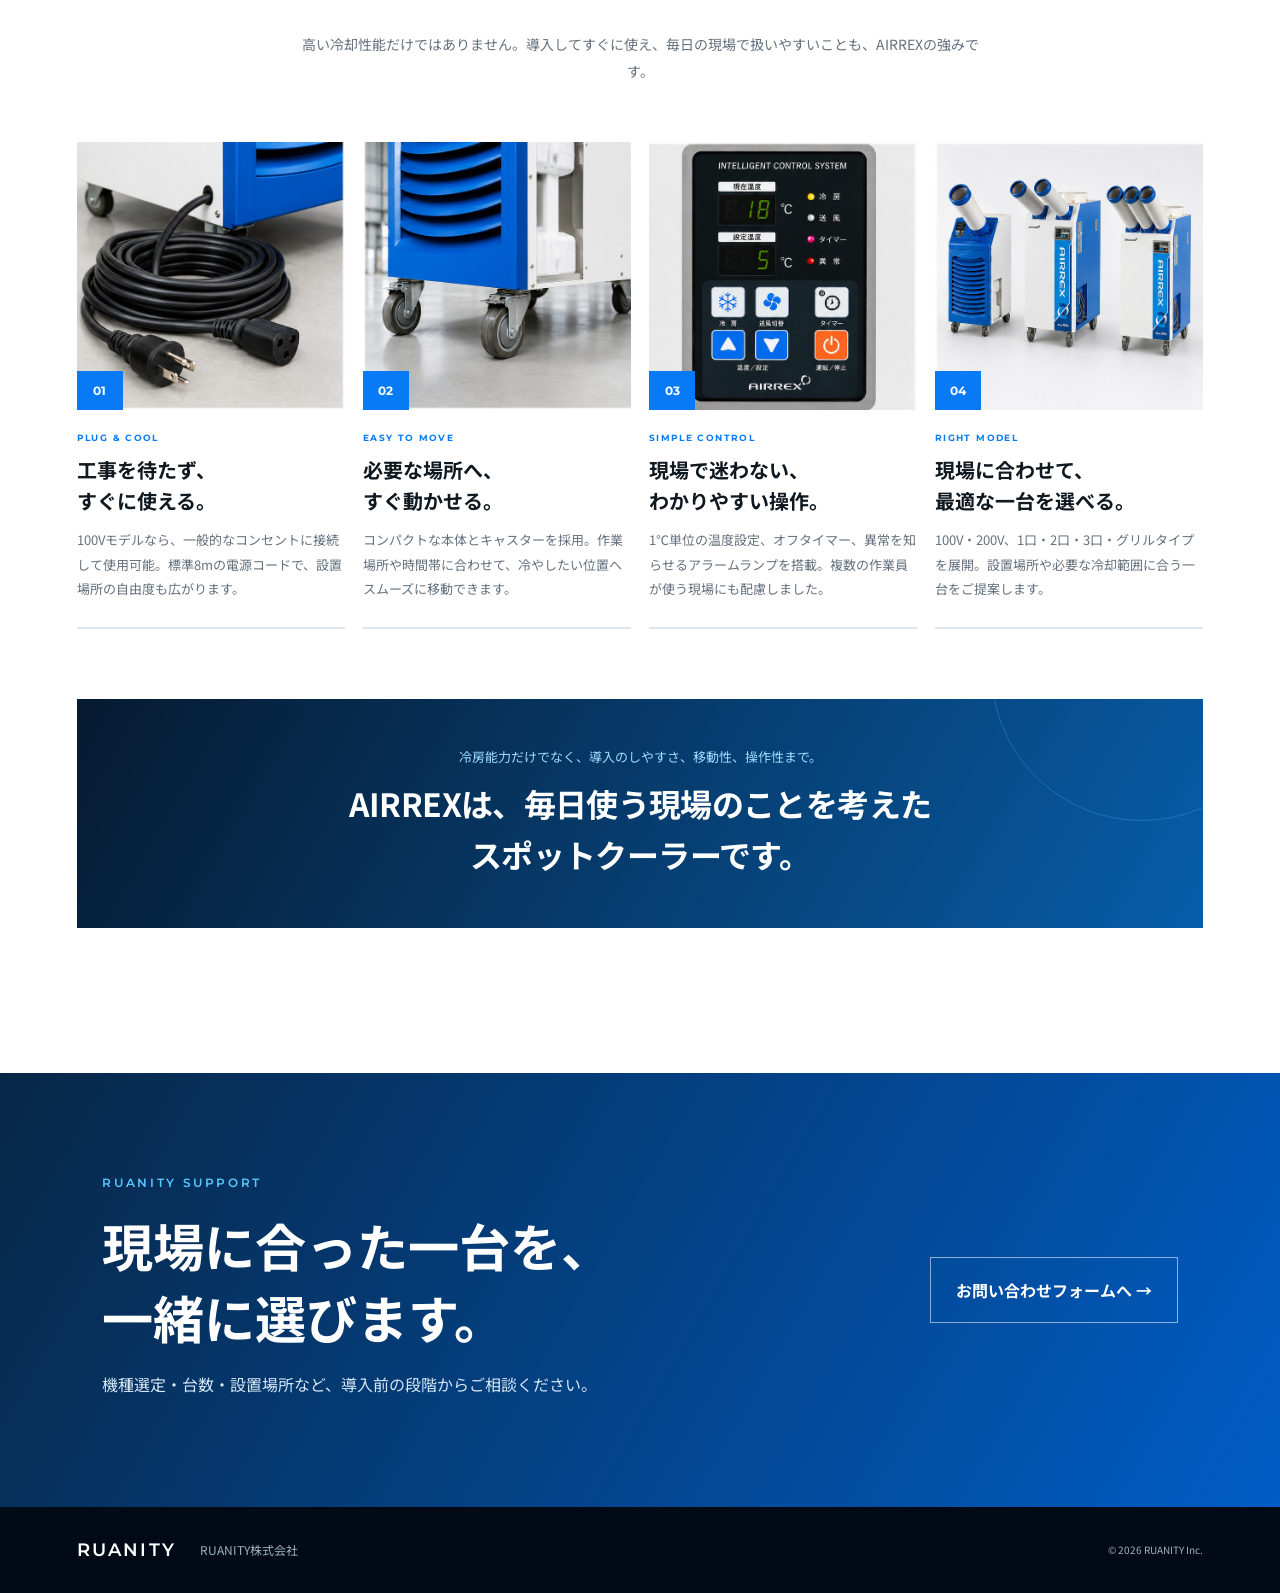
==== commit 325b1b44: "Add files via upload" ====
--- a/airrex.html
+++ b/airrex.html
@@ -8,7 +8,7 @@
   <link rel="preconnect" href="https://fonts.googleapis.com">
   <link rel="preconnect" href="https://fonts.gstatic.com" crossorigin>
   <link href="https://fonts.googleapis.com/css2?family=Montserrat:wght@400;500;600;700&family=Noto+Sans+JP:wght@400;500;600;700&display=swap" rel="stylesheet">
-  <link rel="stylesheet" href="./airrex.css?v=11">
+  <link rel="stylesheet" href="./airrex.css?v=12">
 </head>
 <body class="airrex">
   <header class="ar-head">
@@ -154,13 +154,14 @@
     </section>
 
     <section class="wrap" id="features">
-      <div class="title"><small>WHY AIRREX</small><h2>AIRREXが選ばれる理由</h2></div>
+      <div class="title feature-title"><small>WHY AIRREX</small><h2>現場で本当に使いやすい。<br>AIRREXが選ばれる理由。</h2><p>高い冷却性能だけではありません。導入してすぐに使え、毎日の現場で扱いやすいことも、AIRREXの強みです。</p></div>
       <div class="features">
-        <article><img src="./assets/airrex/feature-compressor.jpg" alt="冷房機構"><h3>高い冷房能力</h3><p>猛暑の現場にも、パワフルで安定した冷風を。</p></article>
-        <article><img src="./assets/airrex/feature-caster.jpg" alt="キャスター"><h3>移動に便利なキャスター</h3><p>必要な場所へスムーズに移動できます。</p></article>
-        <article><img src="./assets/airrex/feature-panel.jpg" alt="操作パネル"><h3>シンプルな操作</h3><p>現場で扱いやすい、わかりやすい操作性。</p></article>
-        <article><img src="./assets/airrex/feature-filter.jpg" alt="フィルター"><h3>日常のお手入れにも配慮</h3><p>日々の運用を考えたメンテナンス性。</p></article>
+        <article><div class="feature-image"><img src="./assets/airrex/feature-plug-v2.jpg" alt="AIRREXの100V電源プラグと8m電源コード"><b>01</b></div><small>PLUG &amp; COOL</small><h3>工事を待たず、<br>すぐに使える。</h3><p>100Vモデルなら、一般的なコンセントに接続して使用可能。標準8mの電源コードで、設置場所の自由度も広がります。</p></article>
+        <article><div class="feature-image"><img src="./assets/airrex/feature-caster-v2.jpg" alt="AIRREXのキャスター"><b>02</b></div><small>EASY TO MOVE</small><h3>必要な場所へ、<br>すぐ動かせる。</h3><p>コンパクトな本体とキャスターを採用。作業場所や時間帯に合わせて、冷やしたい位置へスムーズに移動できます。</p></article>
+        <article><div class="feature-image"><img src="./assets/airrex/feature-panel-v2.jpg" alt="AIRREXの操作パネル"><b>03</b></div><small>SIMPLE CONTROL</small><h3>現場で迷わない、<br>わかりやすい操作。</h3><p>1℃単位の温度設定、オフタイマー、異常を知らせるアラームランプを搭載。複数の作業員が使う現場にも配慮しました。</p></article>
+        <article><div class="feature-image"><img src="./assets/airrex/feature-lineup-v2.jpg" alt="AIRREXの1口・2口・3口モデル"><b>04</b></div><small>RIGHT MODEL</small><h3>現場に合わせて、<br>最適な一台を選べる。</h3><p>100V・200V、1口・2口・3口・グリルタイプを展開。設置場所や必要な冷却範囲に合う一台をご提案します。</p></article>
       </div>
+      <div class="feature-close"><p>冷房能力だけでなく、導入のしやすさ、移動性、操作性まで。</p><strong>AIRREXは、毎日使う現場のことを考えた<br>スポットクーラーです。</strong></div>
     </section>
 
     <section class="cta">
--- a/airrex.css
+++ b/airrex.css
@@ -5,3 +5,8 @@
 
 @media(max-width:900px){.ar-head nav>a:not(.navcta){display:none}.hero{min-height:650px;height:calc(100svh - 76px)}.hero-bg img{object-position:62% center}.hero-shade{background:linear-gradient(90deg,rgba(0,7,18,.94),rgba(0,7,18,.6) 68%,rgba(0,7,18,.18))}.hero-copy{max-width:600px;margin-right:24px}.comparison-intro{grid-template-columns:auto 1fr}.comparison-intro>p{grid-column:2}.comparison-grid,.field-proof{grid-template-columns:1fr}.trust-band{grid-template-columns:1fr 1fr}.trust-copy{grid-column:1/-1}.scenes{grid-template-columns:repeat(2,1fr)}.features{grid-template-columns:repeat(2,1fr)}.products img{height:210px}.cta{align-items:flex-start;flex-direction:column}.stats strong{font-size:48px}}
 @media(max-width:620px){.ar-head{height:66px;padding:0 18px}.brand{gap:7px;font-size:15px;letter-spacing:3px}.brand img{width:63px;height:43px}.navcta{padding:12px 14px;font-size:11px}.hero{height:auto;min-height:0;background:#020a15}.hero-bg{position:relative;inset:auto;height:350px;overflow:hidden}.hero-bg img{height:100%;object-fit:cover;object-position:73% center;opacity:1}.hero-shade{inset:0 0 auto;height:350px;background:linear-gradient(180deg,rgba(0,7,18,0) 0%,rgba(0,7,18,0) 62%,rgba(2,10,21,.92) 100%);pointer-events:none}.hero-copy{margin:0;padding:28px 20px 70px;background:#020a15}.hero h1{font-size:36px}.hero-message{font-size:18px}.lead br{display:none}.chips{margin:20px 0}.chips b{font-size:10px}.scroll{display:none}.wrap,.lineup{padding:78px 18px}.intro{padding:78px 20px}.intro h2,.title h2{font-size:29px}.performance{padding:82px 18px}.performance-head{text-align:left;margin-bottom:55px}.performance-head h2{font-size:43px}.performance-head>p:last-child br{display:none}.comparison-intro{display:block;padding-top:28px}.comparison-intro>div{margin:18px 0 10px}.comparison-intro h3{font-size:27px}.compare-card{padding:25px 19px}.metric-copy{flex-wrap:wrap}.metric-copy strong{font-size:56px}.metric-copy span{width:100%;margin:0}.bar-row{grid-template-columns:57px 1fr 31px;gap:7px}.field-proof{margin-top:60px!important}.field-proof article{padding:29px 20px}.field-proof h3{font-size:36px}.reach-visual{height:95px}.cooler-mark{width:63px;height:72px;font-size:8px}.reach-visual strong{font-size:39px;margin-left:8px}.temperature-max{padding:18px}.temperature-max strong{font-size:40px}.trust-band{grid-template-columns:1fr;padding:34px 22px}.trust-copy{grid-column:auto}.trust-stat{padding:18px 0 0;border-left:0;border-top:1px solid rgba(255,255,255,.16)}.trust-band>p{text-align:left}.scenes,.products,.features,.stats{grid-template-columns:1fr}.products article{padding:24px}.products img{height:250px}.serieshead{align-items:flex-start;flex-direction:column;gap:3px}.stats div{padding:45px 15px;border-right:0;border-bottom:1px solid rgba(255,255,255,.13)}.cta{padding:70px 22px}.cta>a{width:100%;text-align:center}footer{align-items:flex-start;flex-direction:column;gap:8px}footer small{margin-left:0}}
+
+/* Closing reasons */
+.feature-title{max-width:900px;margin-left:auto;margin-right:auto}.feature-title p{max-width:700px;margin:0 auto;color:var(--muted);font-size:14px;line-height:1.9}.features{gap:18px;align-items:stretch}.features article{display:flex;flex-direction:column;padding-bottom:25px;border-bottom:2px solid #dce8f1}.feature-image{position:relative;overflow:hidden;margin-bottom:22px;background:#eef3f7}.feature-image img{aspect-ratio:1/1;object-fit:cover;transition:transform .45s ease}.features article:hover .feature-image img{transform:scale(1.025)}.feature-image b{position:absolute;left:0;bottom:0;min-width:46px;padding:12px 10px;background:#087af5;color:#fff;text-align:center;font:700 12px Montserrat}.features article>small{font:700 9px/1.4 Montserrat;letter-spacing:.15em;color:#087af5}.features h3{font-size:20px;line-height:1.55;margin:9px 0 12px}.features p{font-size:13px;line-height:1.9}.feature-close{margin:70px auto 0;padding:48px 30px;text-align:center;color:#fff;background:linear-gradient(120deg,#061a30,#075da9);position:relative;overflow:hidden}.feature-close:after{content:"";position:absolute;width:300px;height:300px;border:1px solid rgba(91,207,255,.24);border-radius:50%;right:-90px;top:-180px}.feature-close p{margin:0 0 12px;color:#9edbff;font-size:13px}.feature-close strong{font-size:clamp(23px,2.5vw,36px);line-height:1.6;letter-spacing:-.02em}
+@media(max-width:900px){.features{grid-template-columns:repeat(2,1fr)}}
+@media(max-width:620px){.feature-title{text-align:left}.feature-title p{font-size:13px}.features{grid-template-columns:1fr;gap:34px}.features article{padding-bottom:28px}.feature-image{margin-bottom:18px}.feature-image img{aspect-ratio:4/3}.features h3{font-size:22px}.feature-close{margin-top:52px;padding:38px 20px;text-align:left}.feature-close p{line-height:1.8}.feature-close strong br{display:none}}
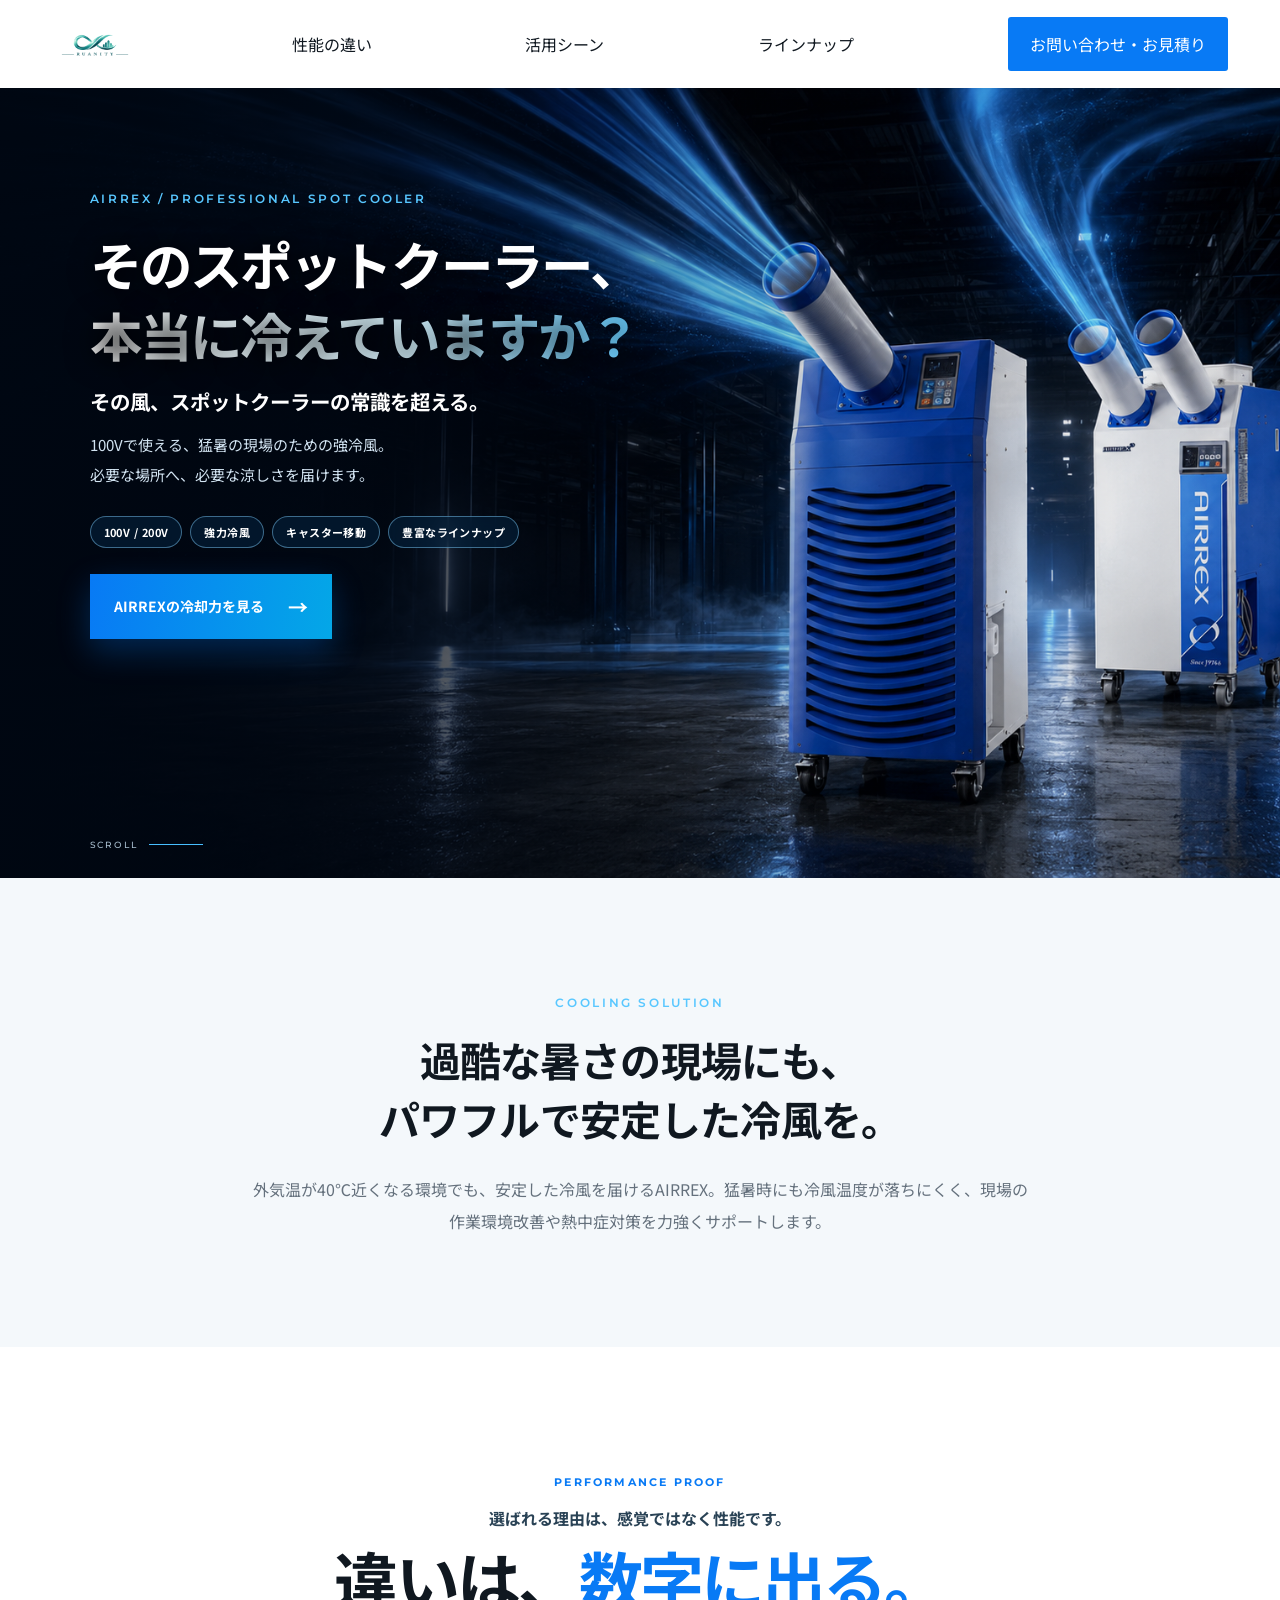
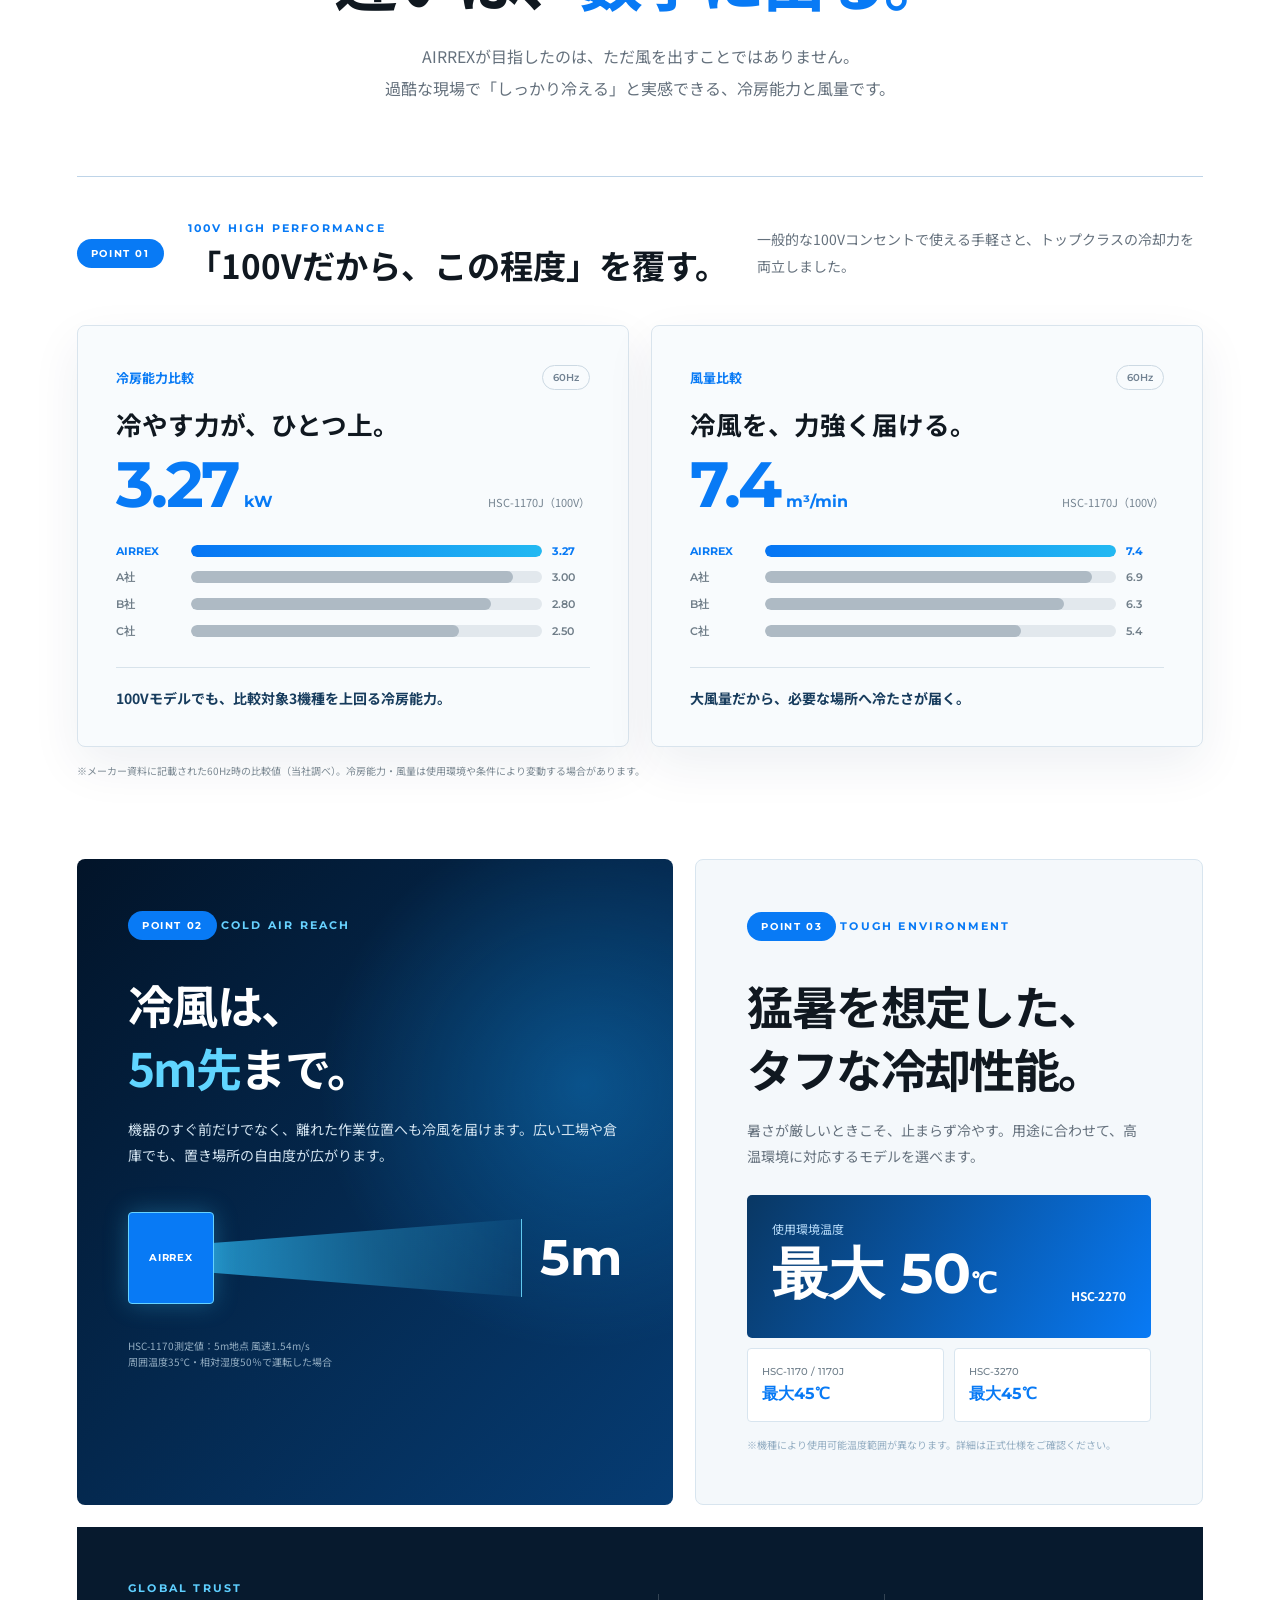
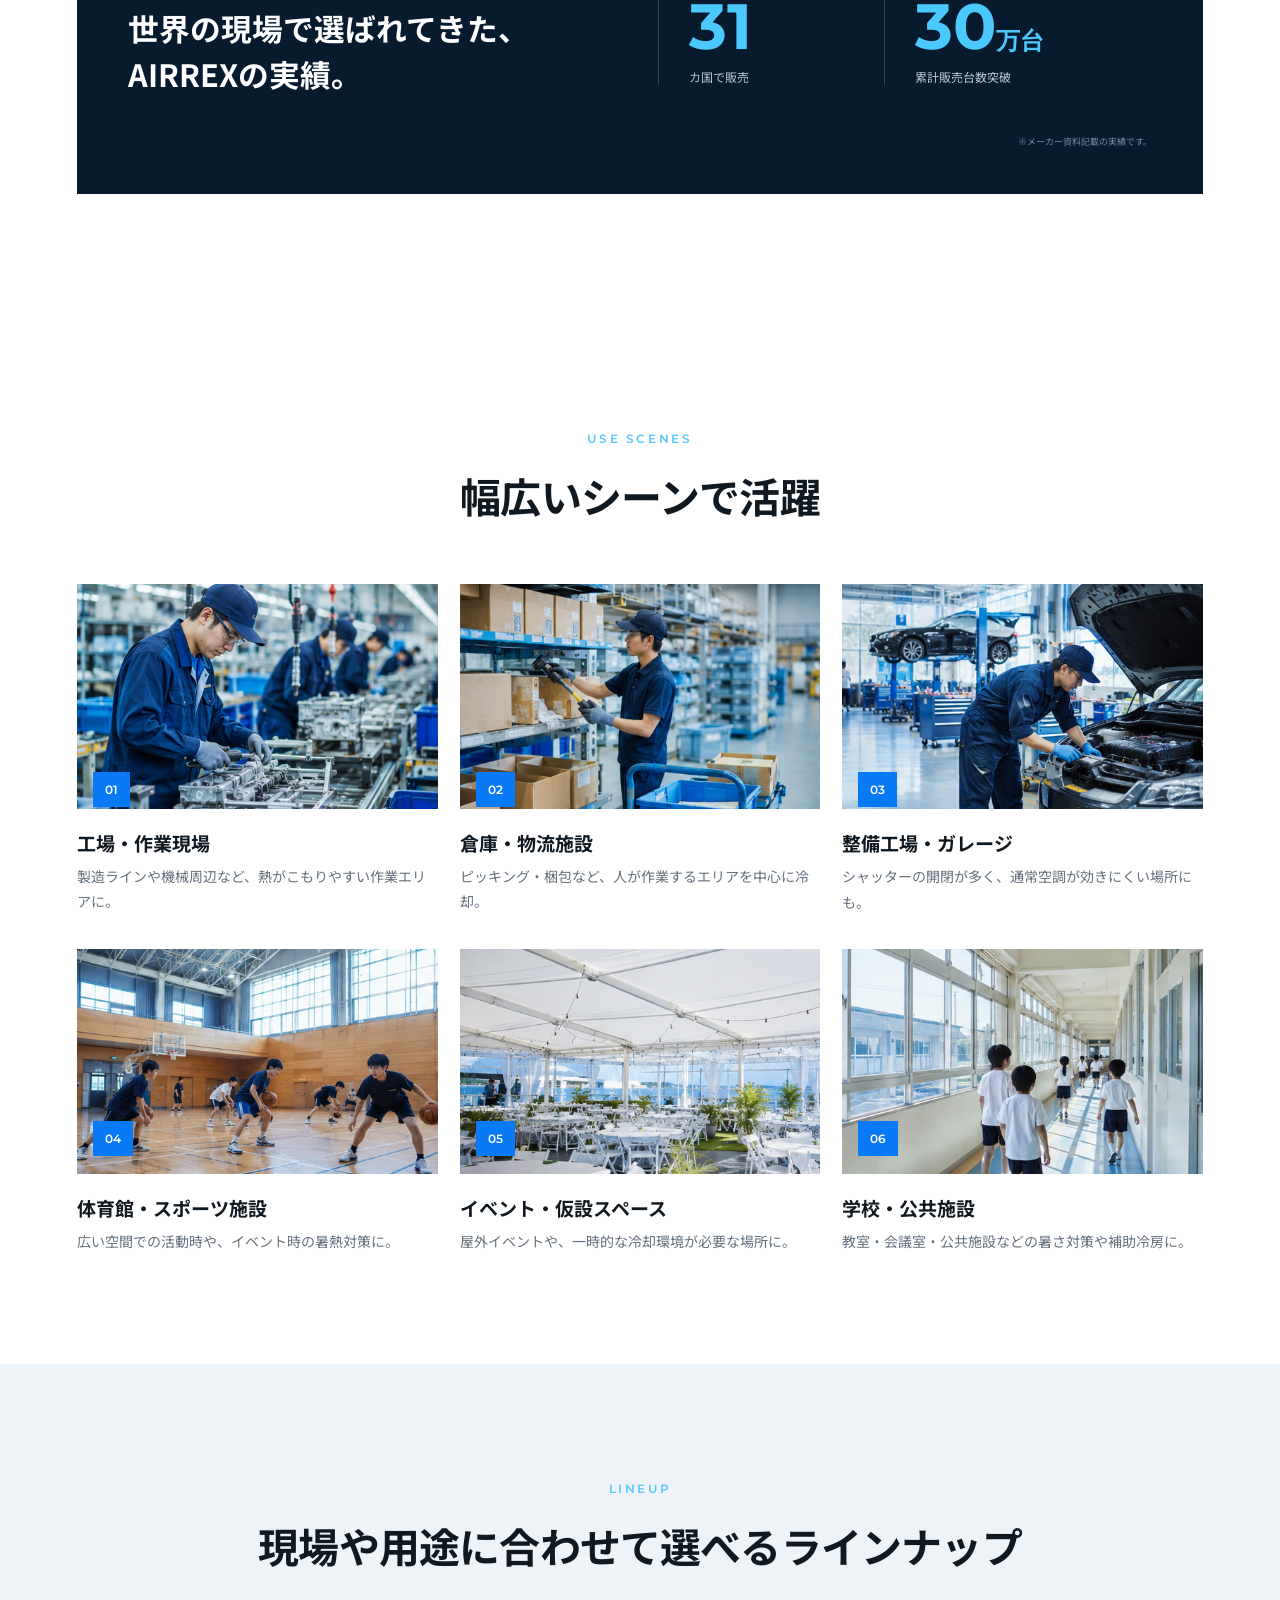
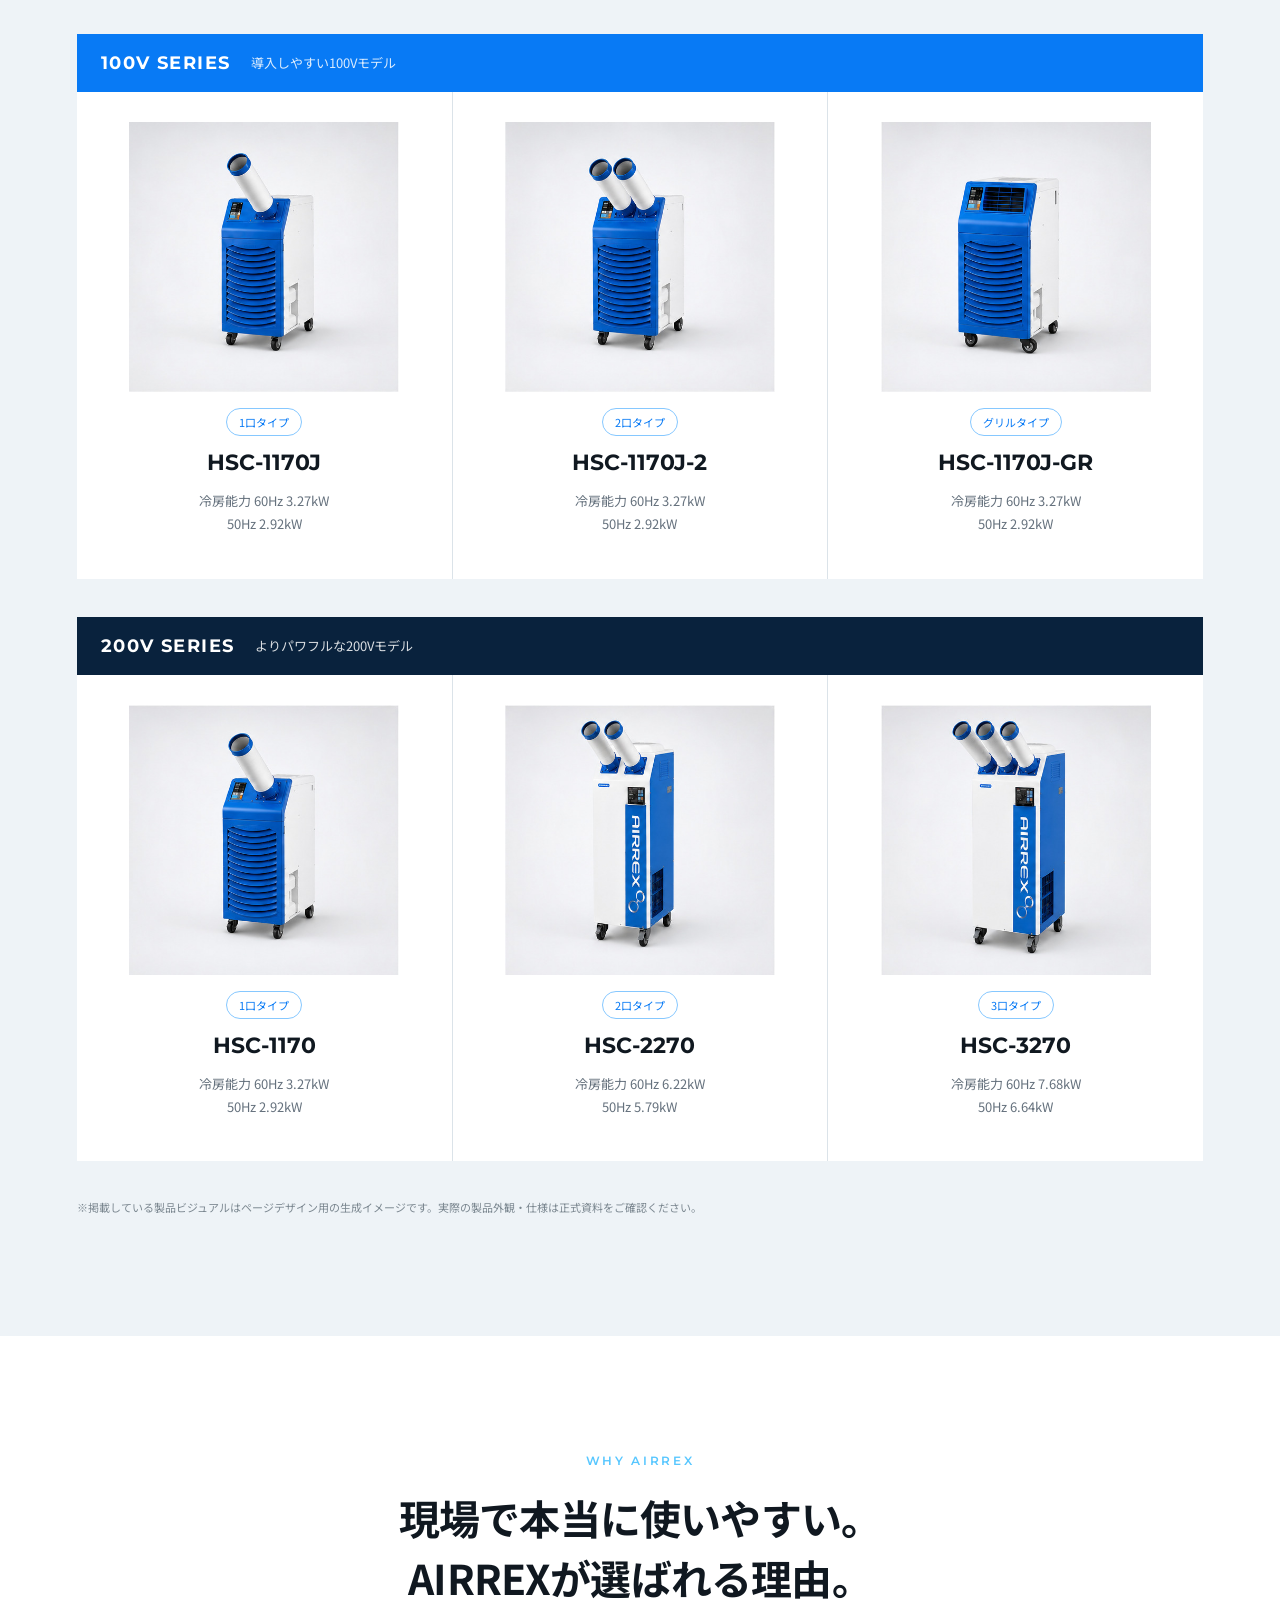
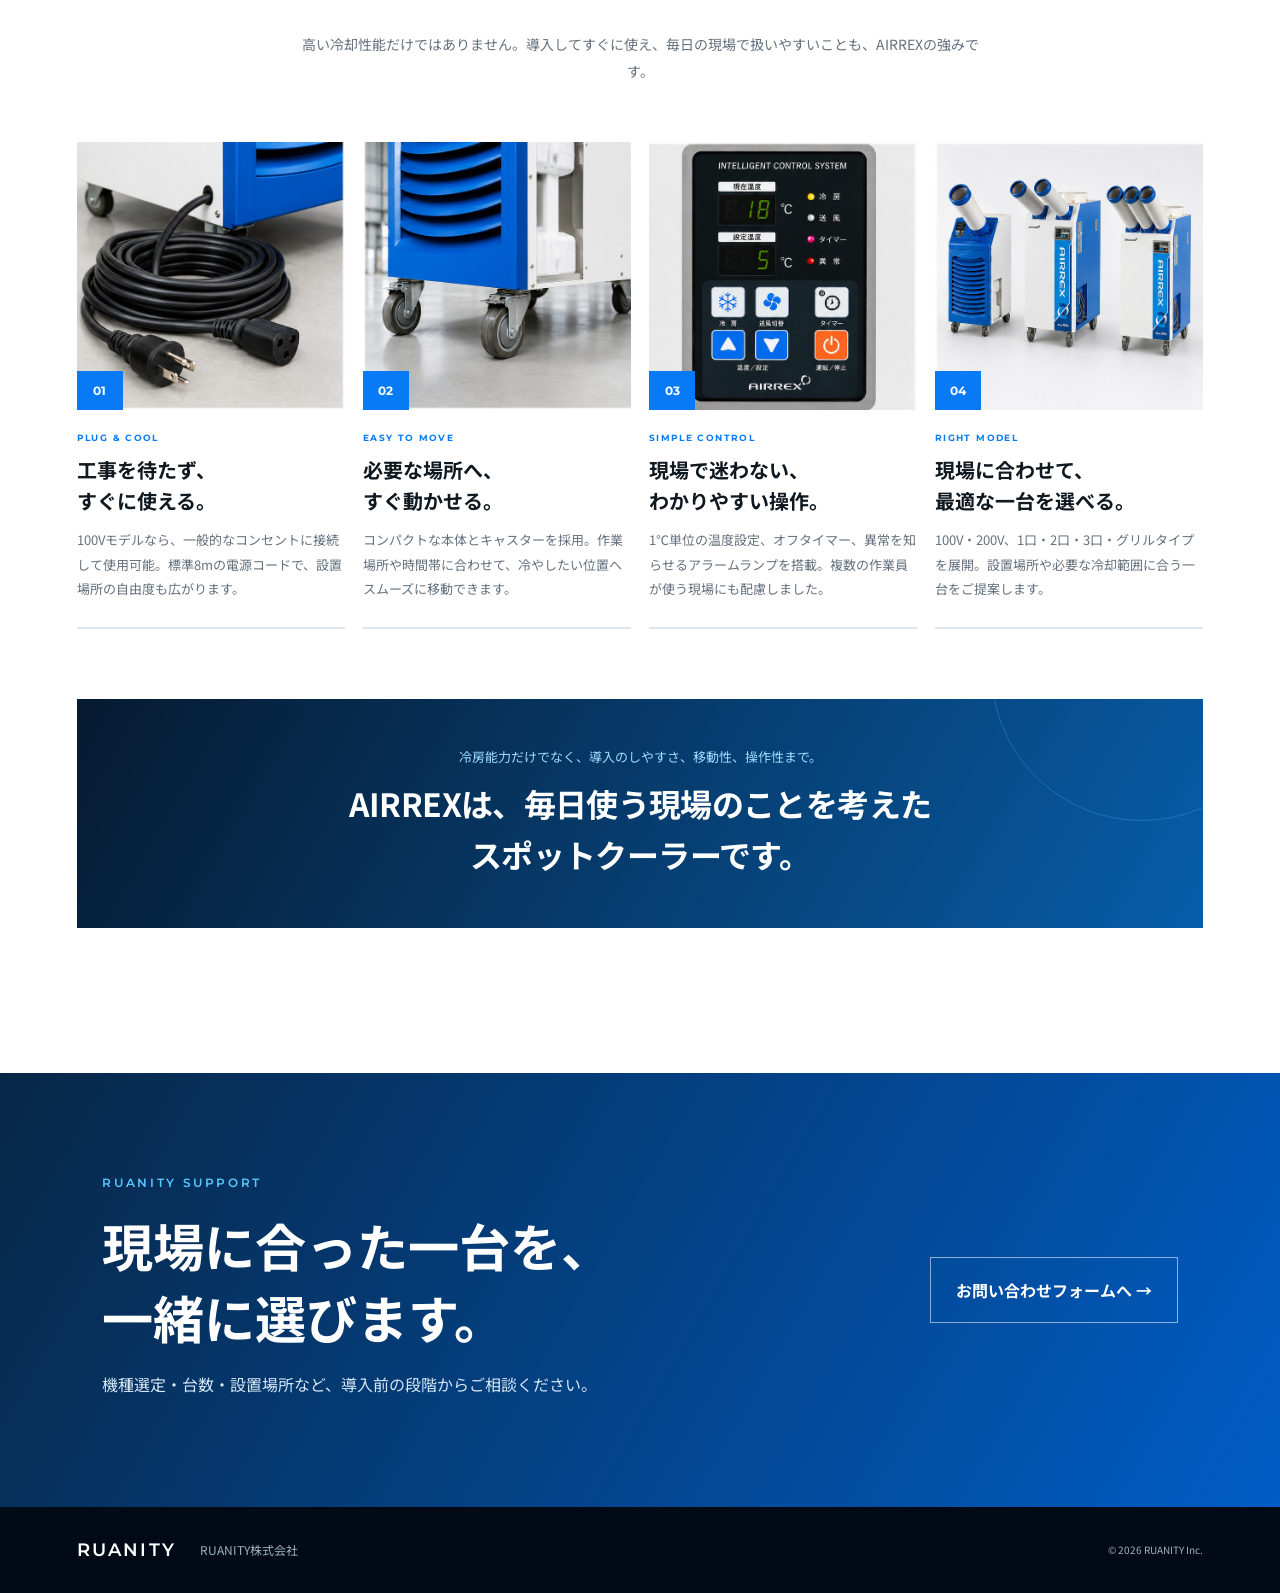
==== commit e965fb23: "Update airrex.html" ====
--- a/airrex.html
+++ b/airrex.html
@@ -12,8 +12,9 @@
 </head>
 <body class="airrex">
   <header class="ar-head">
-    <a class="brand" href="./index.html#top"><img src="./assets/ruanity-logo.png" alt="RUANITY logo"><span>RUANITY</span></a>
-    <nav aria-label="メインナビゲーション">
+<a class="brand" href="./index.html#top">
+  <img src="./assets/ruanity-logo.png" alt="RUANITY株式会社">
+</a>
       <a href="#performance">性能の違い</a>
       <a href="#scenes">活用シーン</a>
       <a href="#lineup">ラインナップ</a>
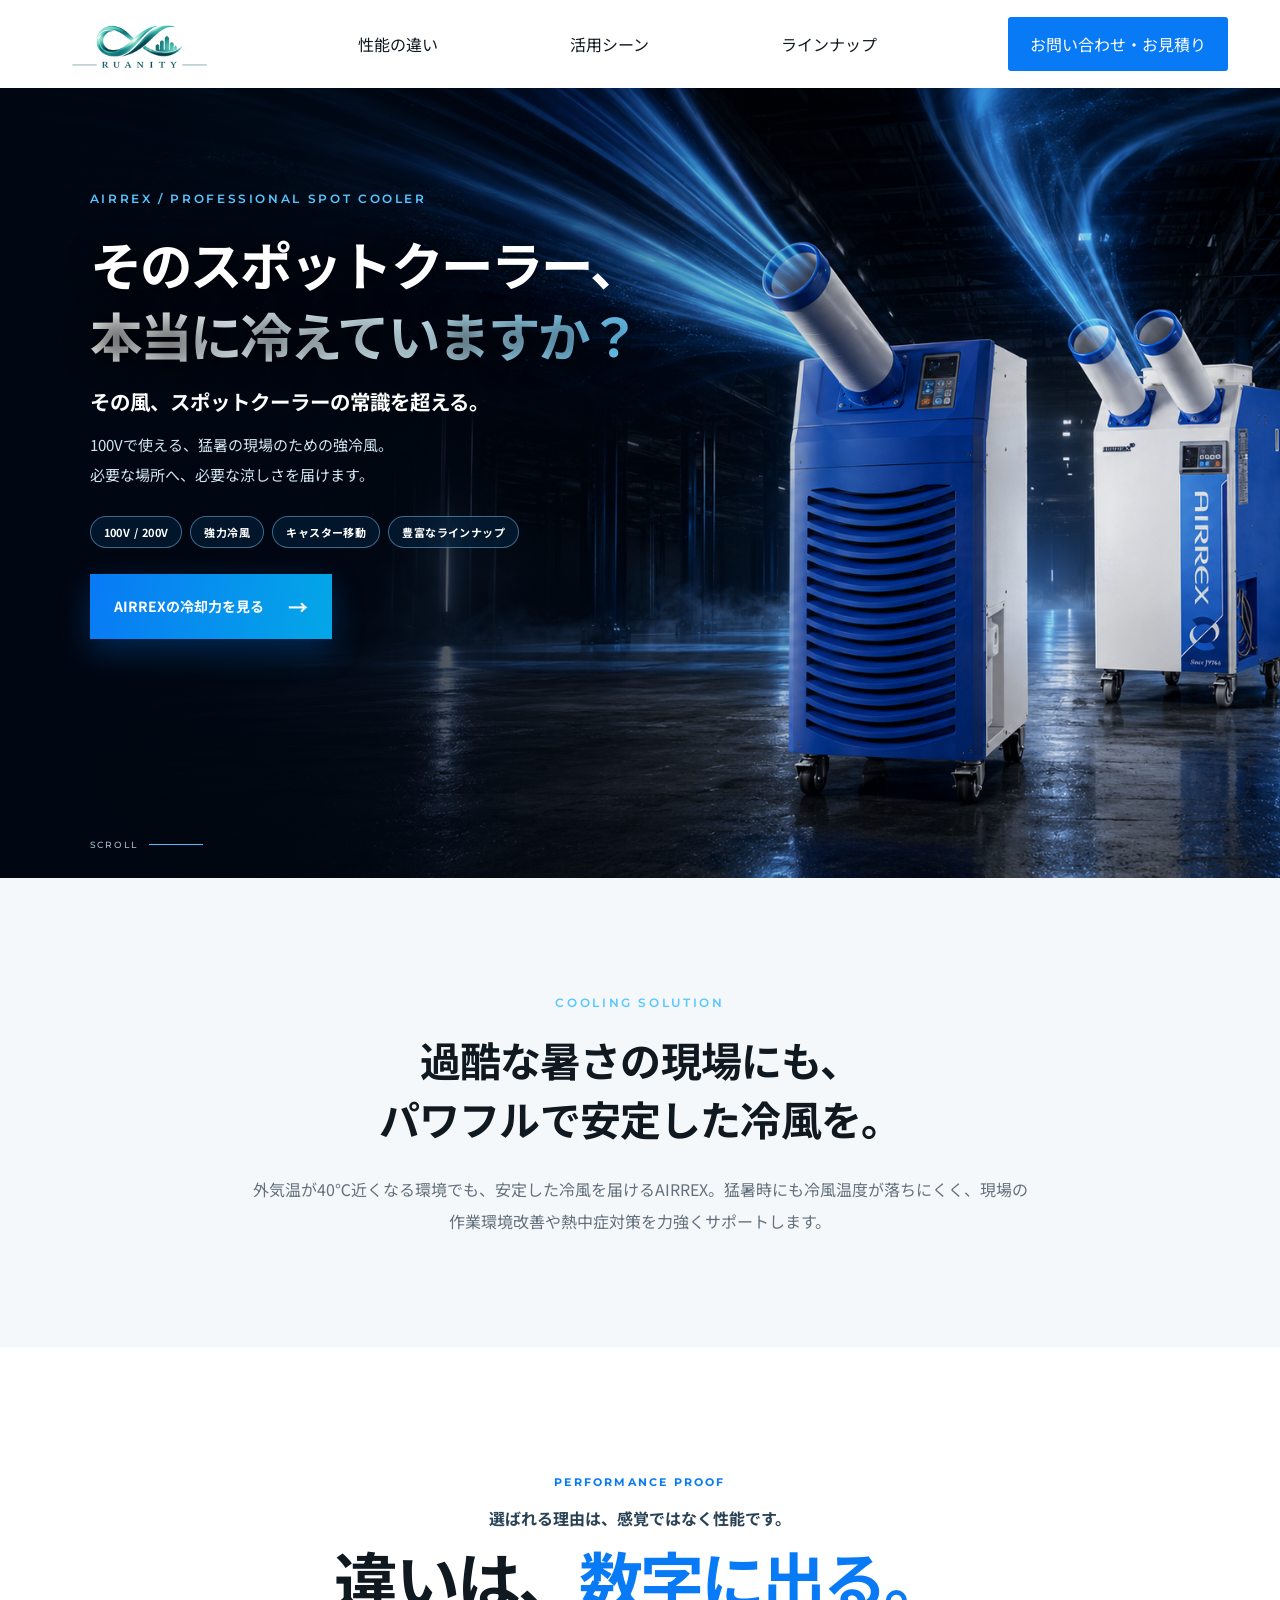
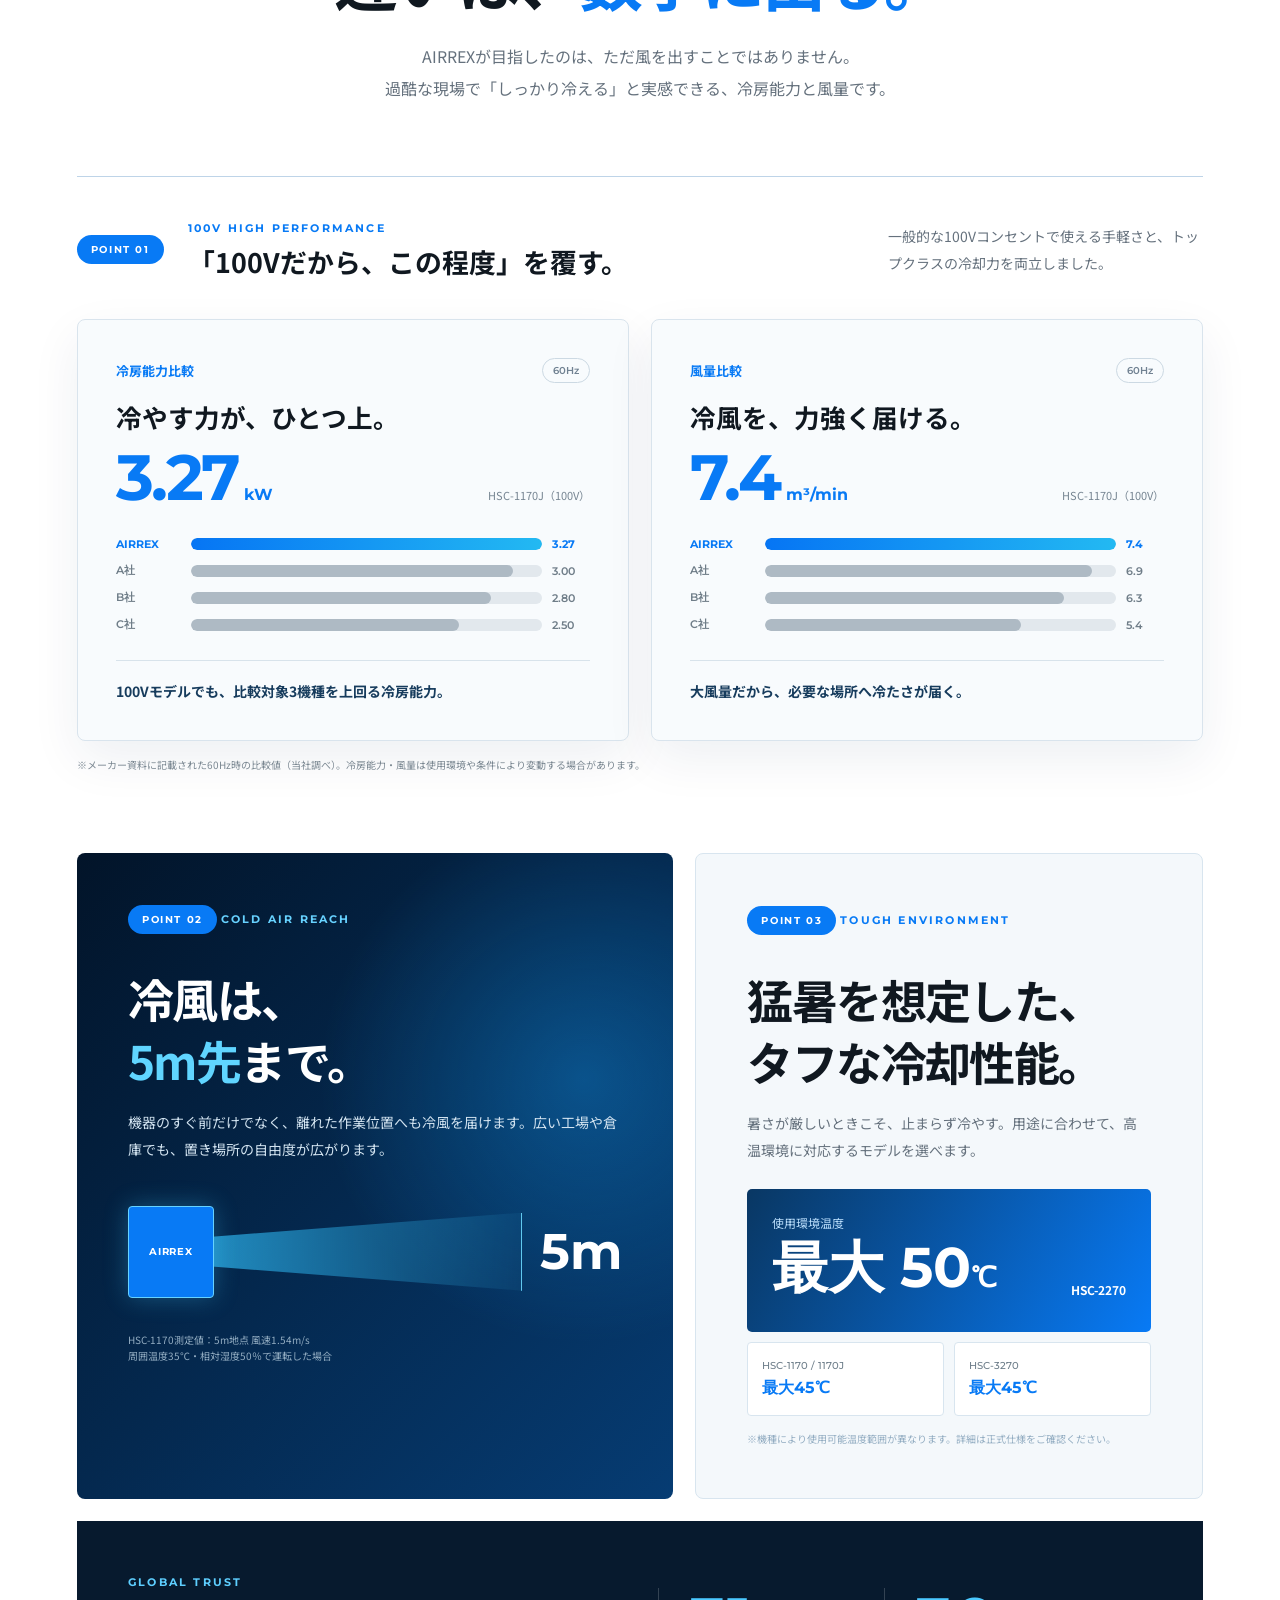
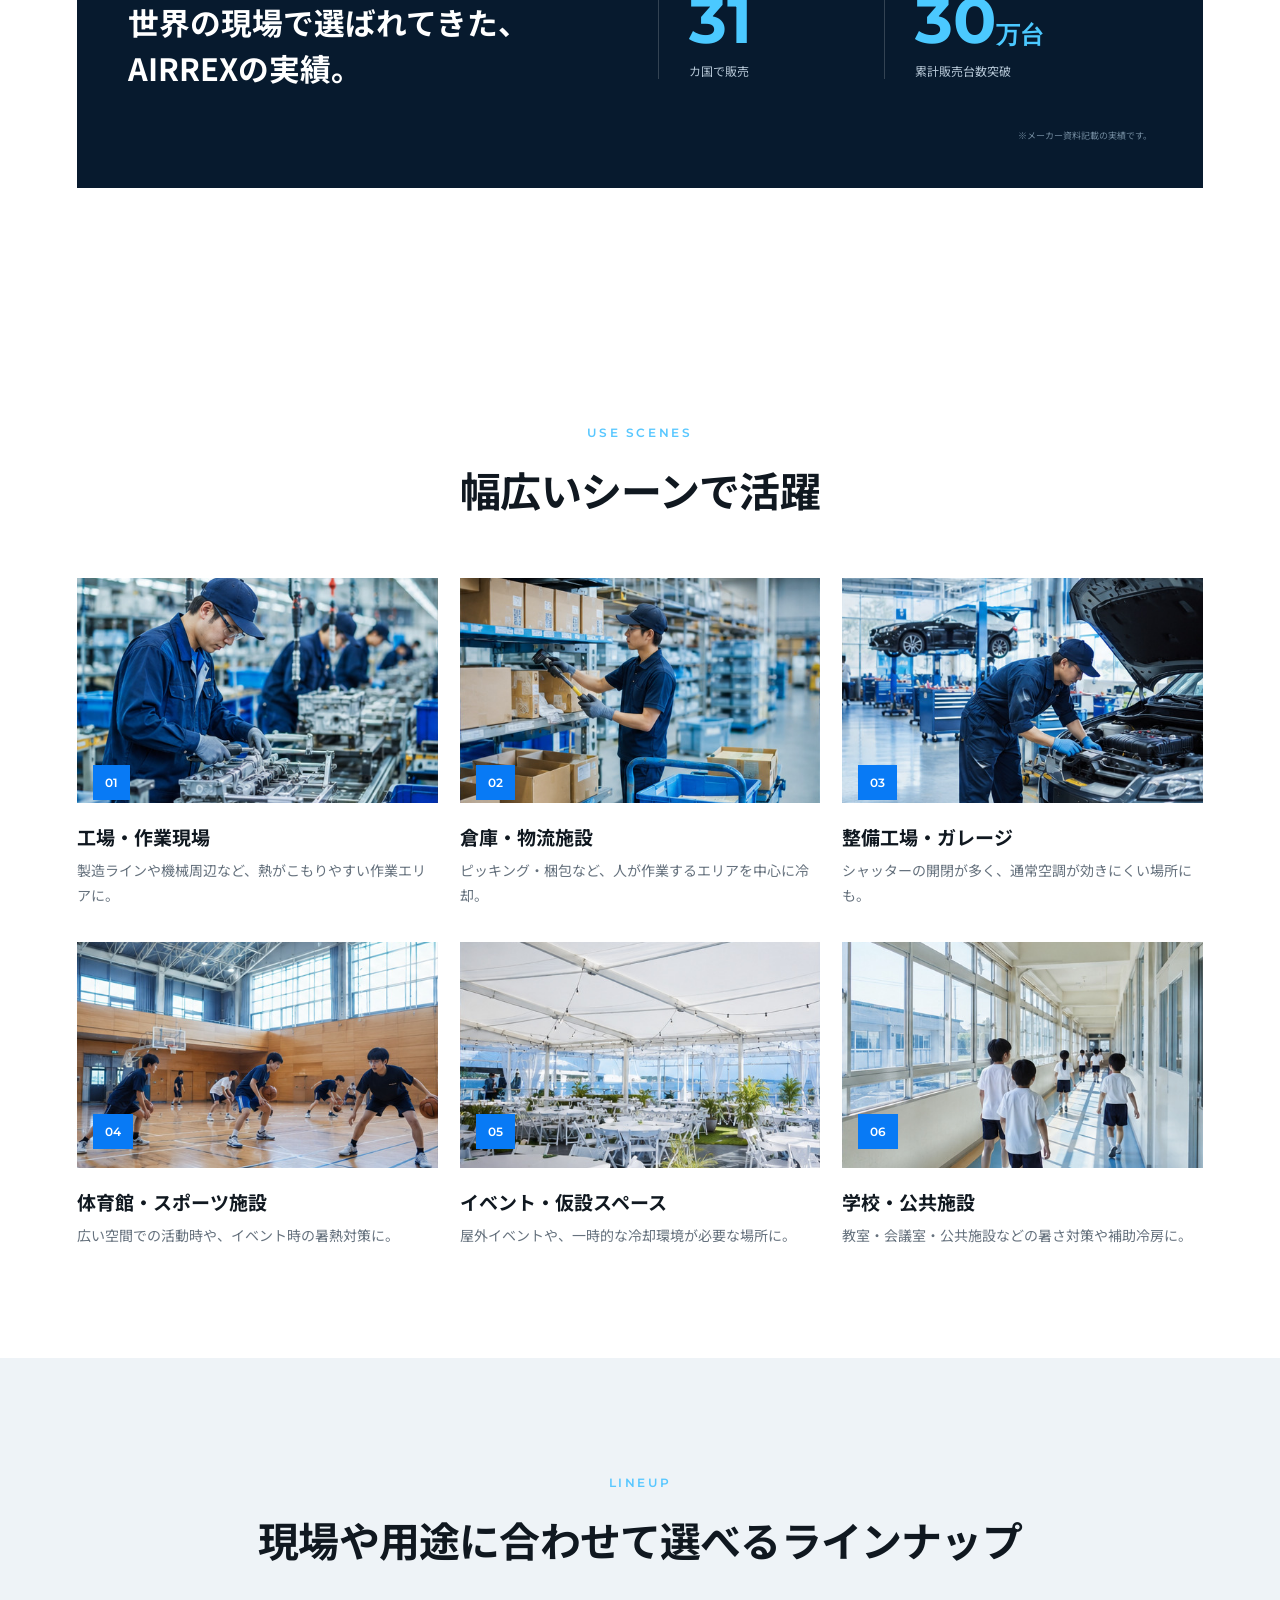
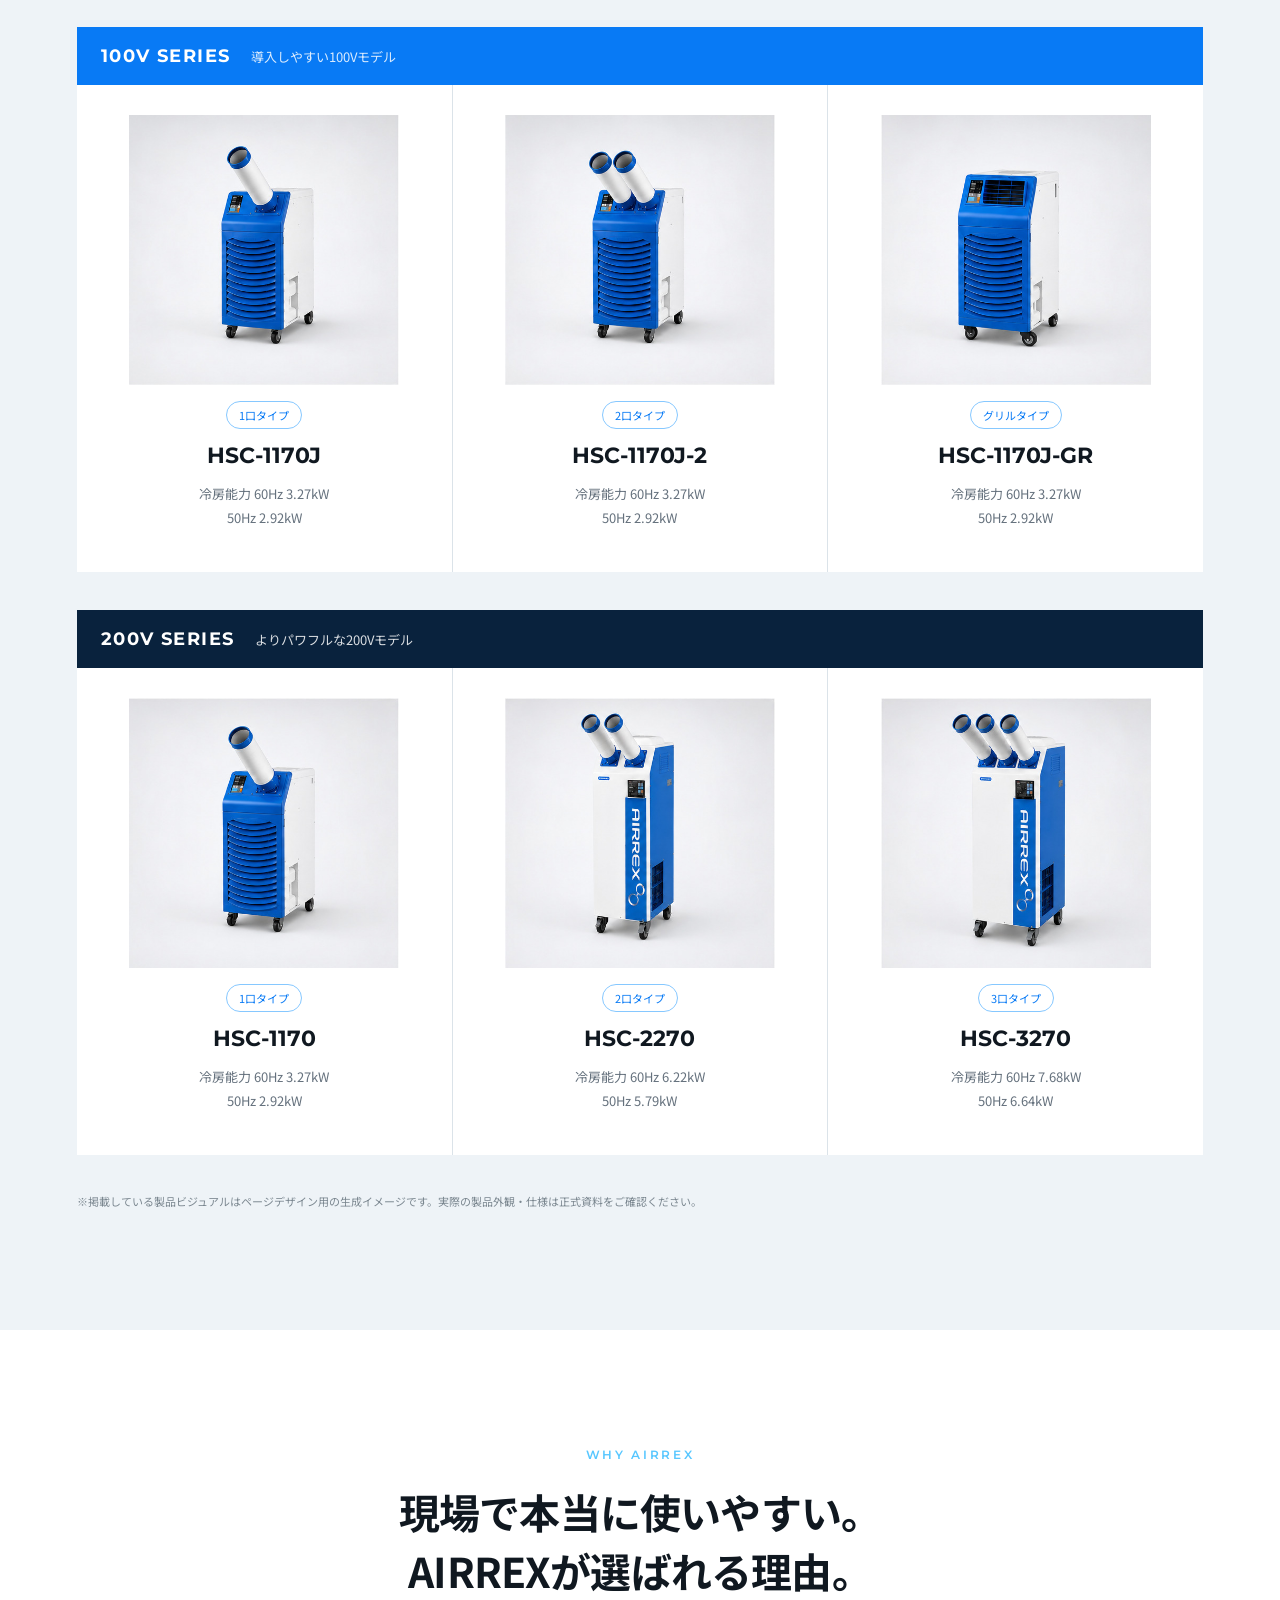
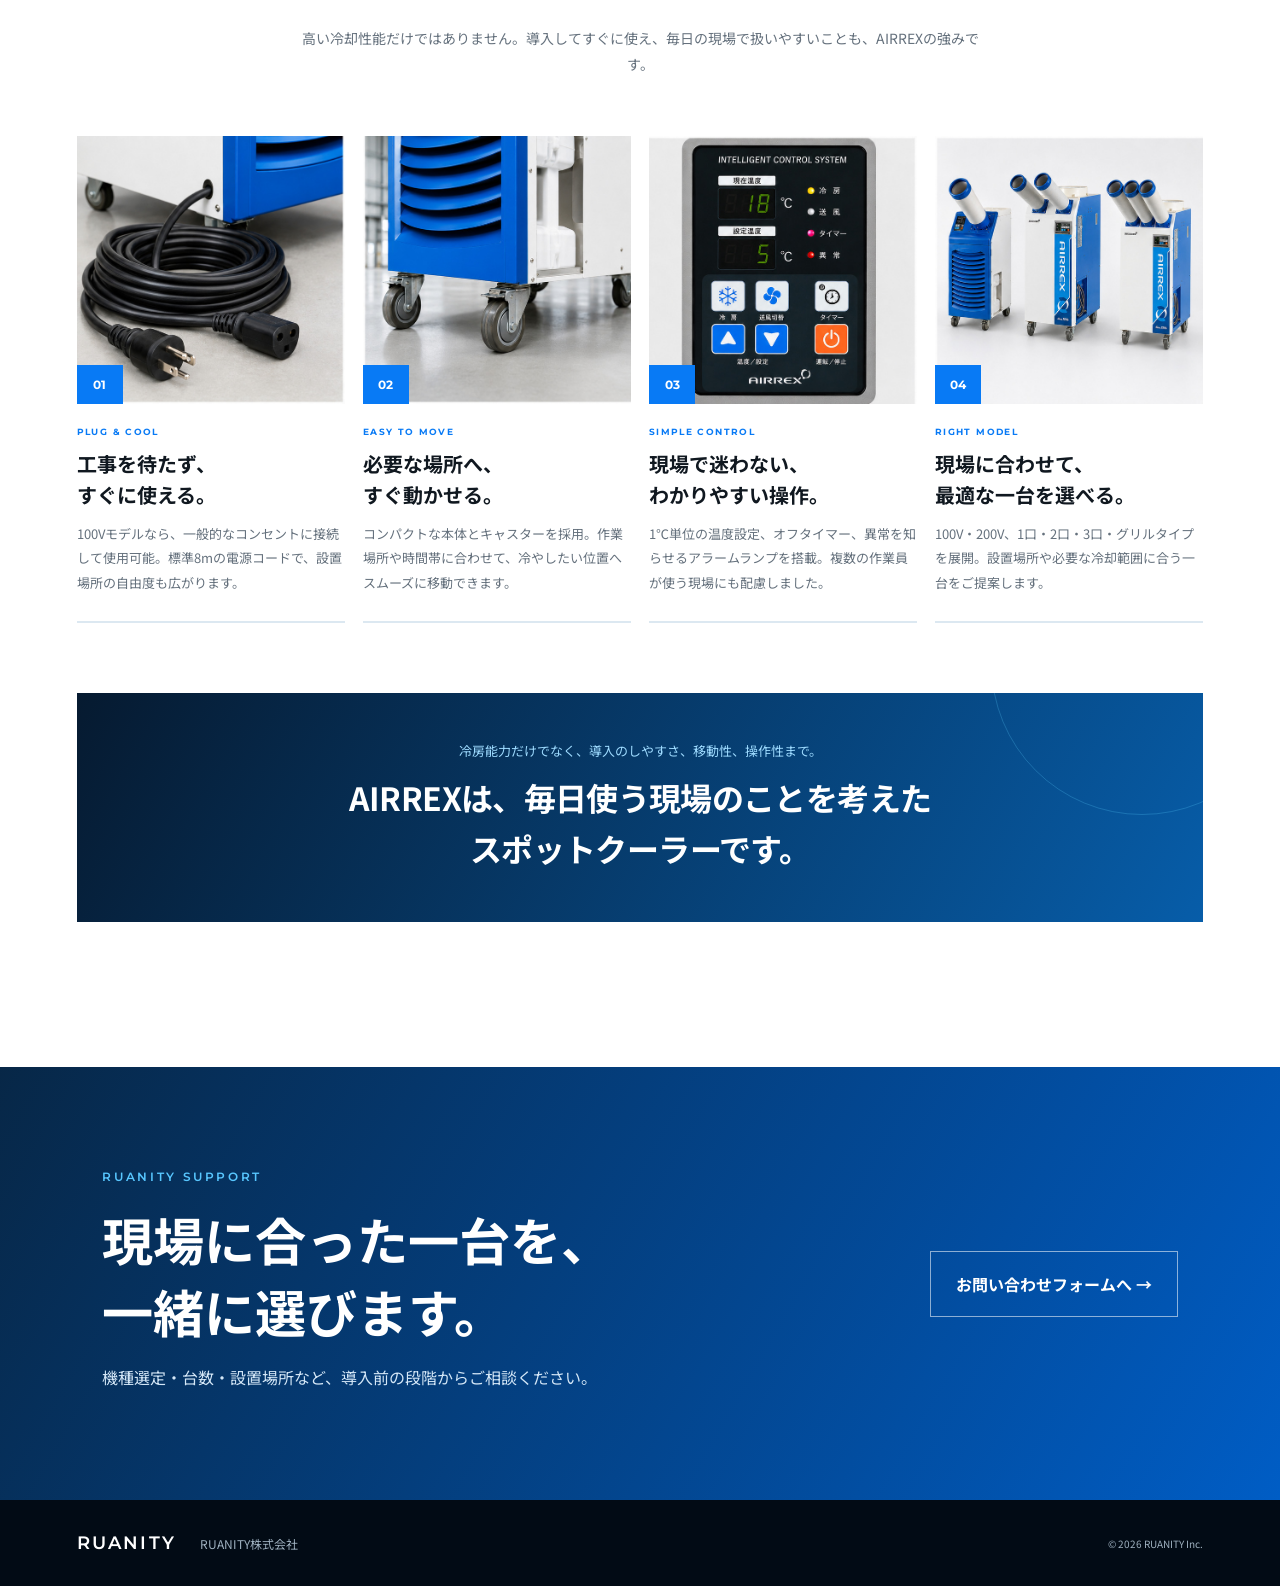
==== commit d9bbca12: "Update airrex.html" ====
--- a/airrex.html
+++ b/airrex.html
@@ -8,7 +8,7 @@
   <link rel="preconnect" href="https://fonts.googleapis.com">
   <link rel="preconnect" href="https://fonts.gstatic.com" crossorigin>
   <link href="https://fonts.googleapis.com/css2?family=Montserrat:wght@400;500;600;700&family=Noto+Sans+JP:wght@400;500;600;700&display=swap" rel="stylesheet">
-  <link rel="stylesheet" href="./airrex.css?v=12">
+ <link rel="stylesheet" href="./airrex.css?v=13">
 </head>
 <body class="airrex">
   <header class="ar-head">
--- a/airrex.css
+++ b/airrex.css
@@ -10,3 +10,36 @@
 .feature-title{max-width:900px;margin-left:auto;margin-right:auto}.feature-title p{max-width:700px;margin:0 auto;color:var(--muted);font-size:14px;line-height:1.9}.features{gap:18px;align-items:stretch}.features article{display:flex;flex-direction:column;padding-bottom:25px;border-bottom:2px solid #dce8f1}.feature-image{position:relative;overflow:hidden;margin-bottom:22px;background:#eef3f7}.feature-image img{aspect-ratio:1/1;object-fit:cover;transition:transform .45s ease}.features article:hover .feature-image img{transform:scale(1.025)}.feature-image b{position:absolute;left:0;bottom:0;min-width:46px;padding:12px 10px;background:#087af5;color:#fff;text-align:center;font:700 12px Montserrat}.features article>small{font:700 9px/1.4 Montserrat;letter-spacing:.15em;color:#087af5}.features h3{font-size:20px;line-height:1.55;margin:9px 0 12px}.features p{font-size:13px;line-height:1.9}.feature-close{margin:70px auto 0;padding:48px 30px;text-align:center;color:#fff;background:linear-gradient(120deg,#061a30,#075da9);position:relative;overflow:hidden}.feature-close:after{content:"";position:absolute;width:300px;height:300px;border:1px solid rgba(91,207,255,.24);border-radius:50%;right:-90px;top:-180px}.feature-close p{margin:0 0 12px;color:#9edbff;font-size:13px}.feature-close strong{font-size:clamp(23px,2.5vw,36px);line-height:1.6;letter-spacing:-.02em}
 @media(max-width:900px){.features{grid-template-columns:repeat(2,1fr)}}
 @media(max-width:620px){.feature-title{text-align:left}.feature-title p{font-size:13px}.features{grid-template-columns:1fr;gap:34px}.features article{padding-bottom:28px}.feature-image{margin-bottom:18px}.feature-image img{aspect-ratio:4/3}.features h3{font-size:22px}.feature-close{margin-top:52px;padding:38px 20px;text-align:left}.feature-close p{line-height:1.8}.feature-close strong br{display:none}}
+
+/* AIRREX ヘッダーロゴ調整 */
+.ar-head .brand {
+  display: flex;
+  align-items: center;
+}
+
+.ar-head .brand img {
+  display: block;
+  width: 175px;
+  height: 72px;
+  object-fit: contain;
+}
+
+@media (max-width: 780px) {
+  .ar-head .brand img {
+    width: 135px;
+    height: 58px;
+  }
+}
+/* POINT 01 見出しの改行調整 */
+@media (min-width: 901px) {
+  .comparison-intro {
+    grid-template-columns: auto minmax(0, 1.5fr) minmax(0, 0.7fr);
+    gap: 24px;
+  }
+
+  .comparison-intro h3 {
+    font-size: clamp(25px, 2.1vw, 34px);
+    line-height: 1.5;
+    word-break: keep-all;
+  }
+}
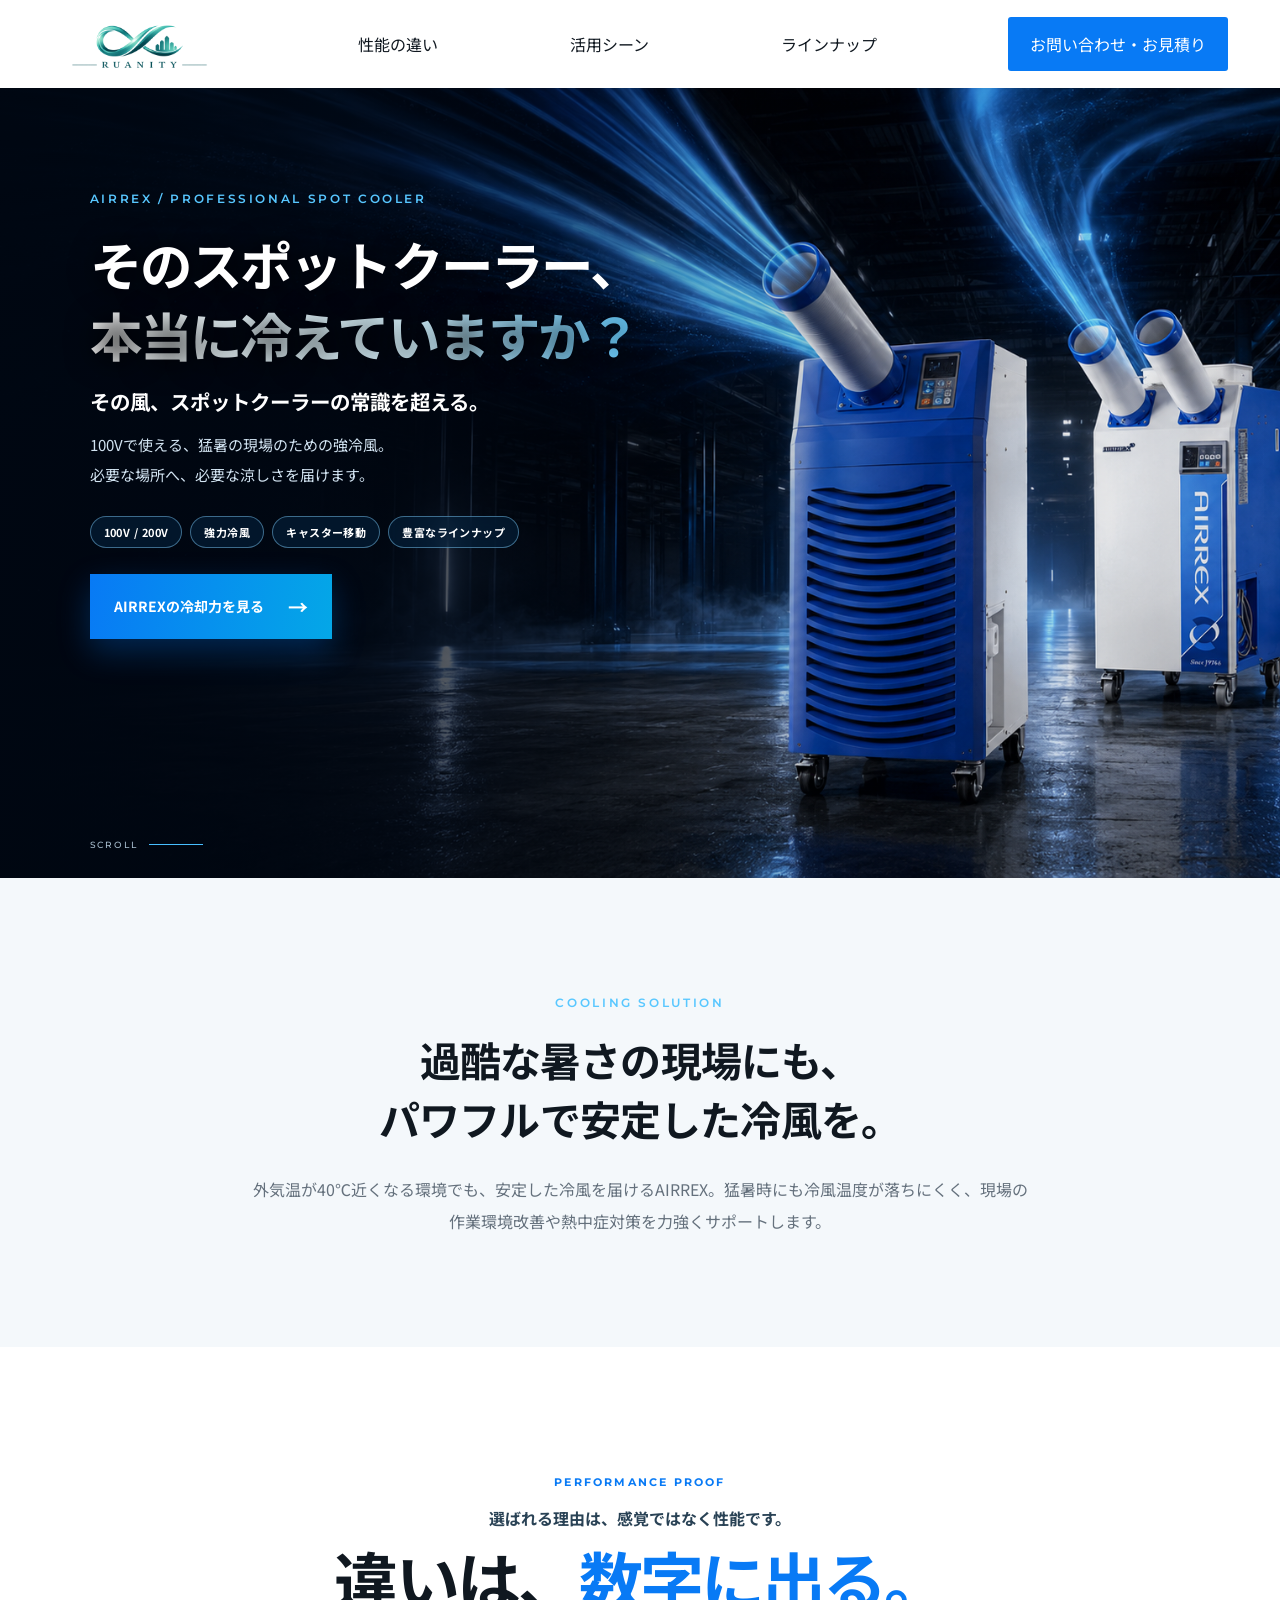
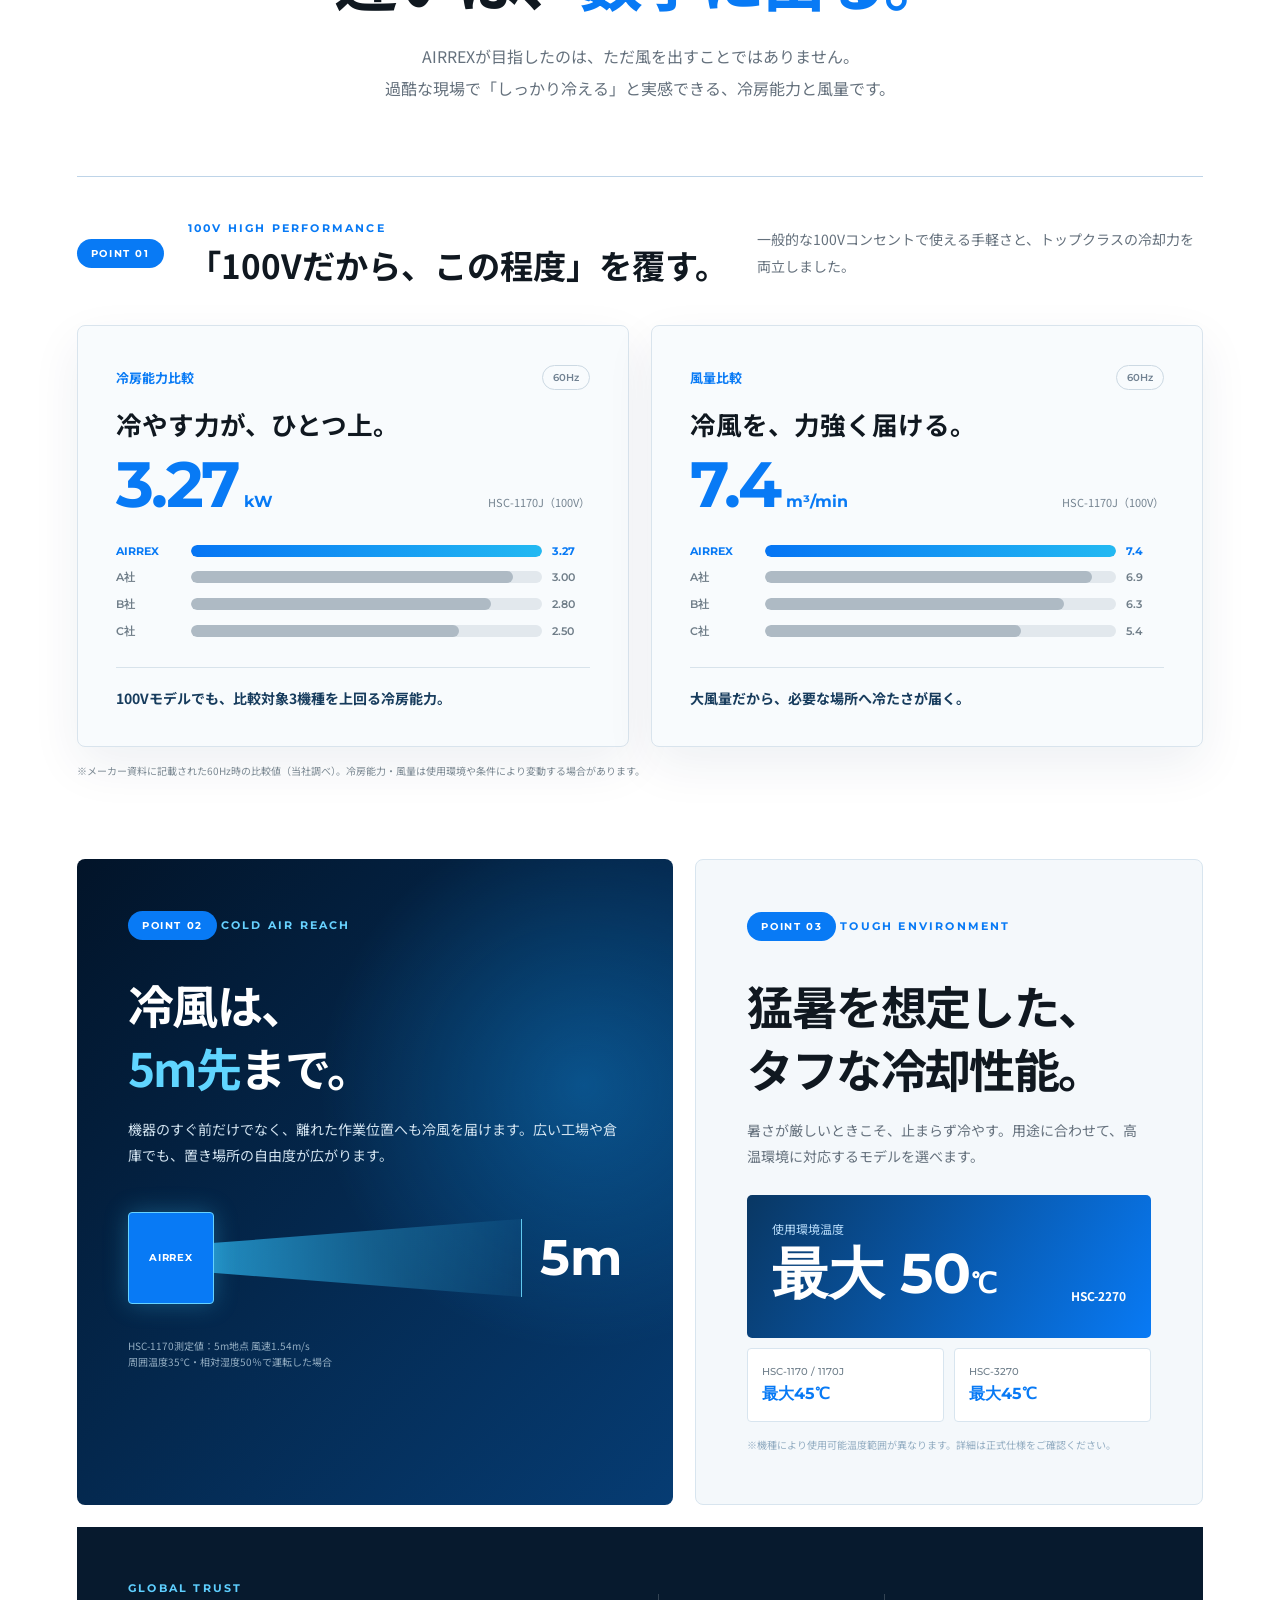
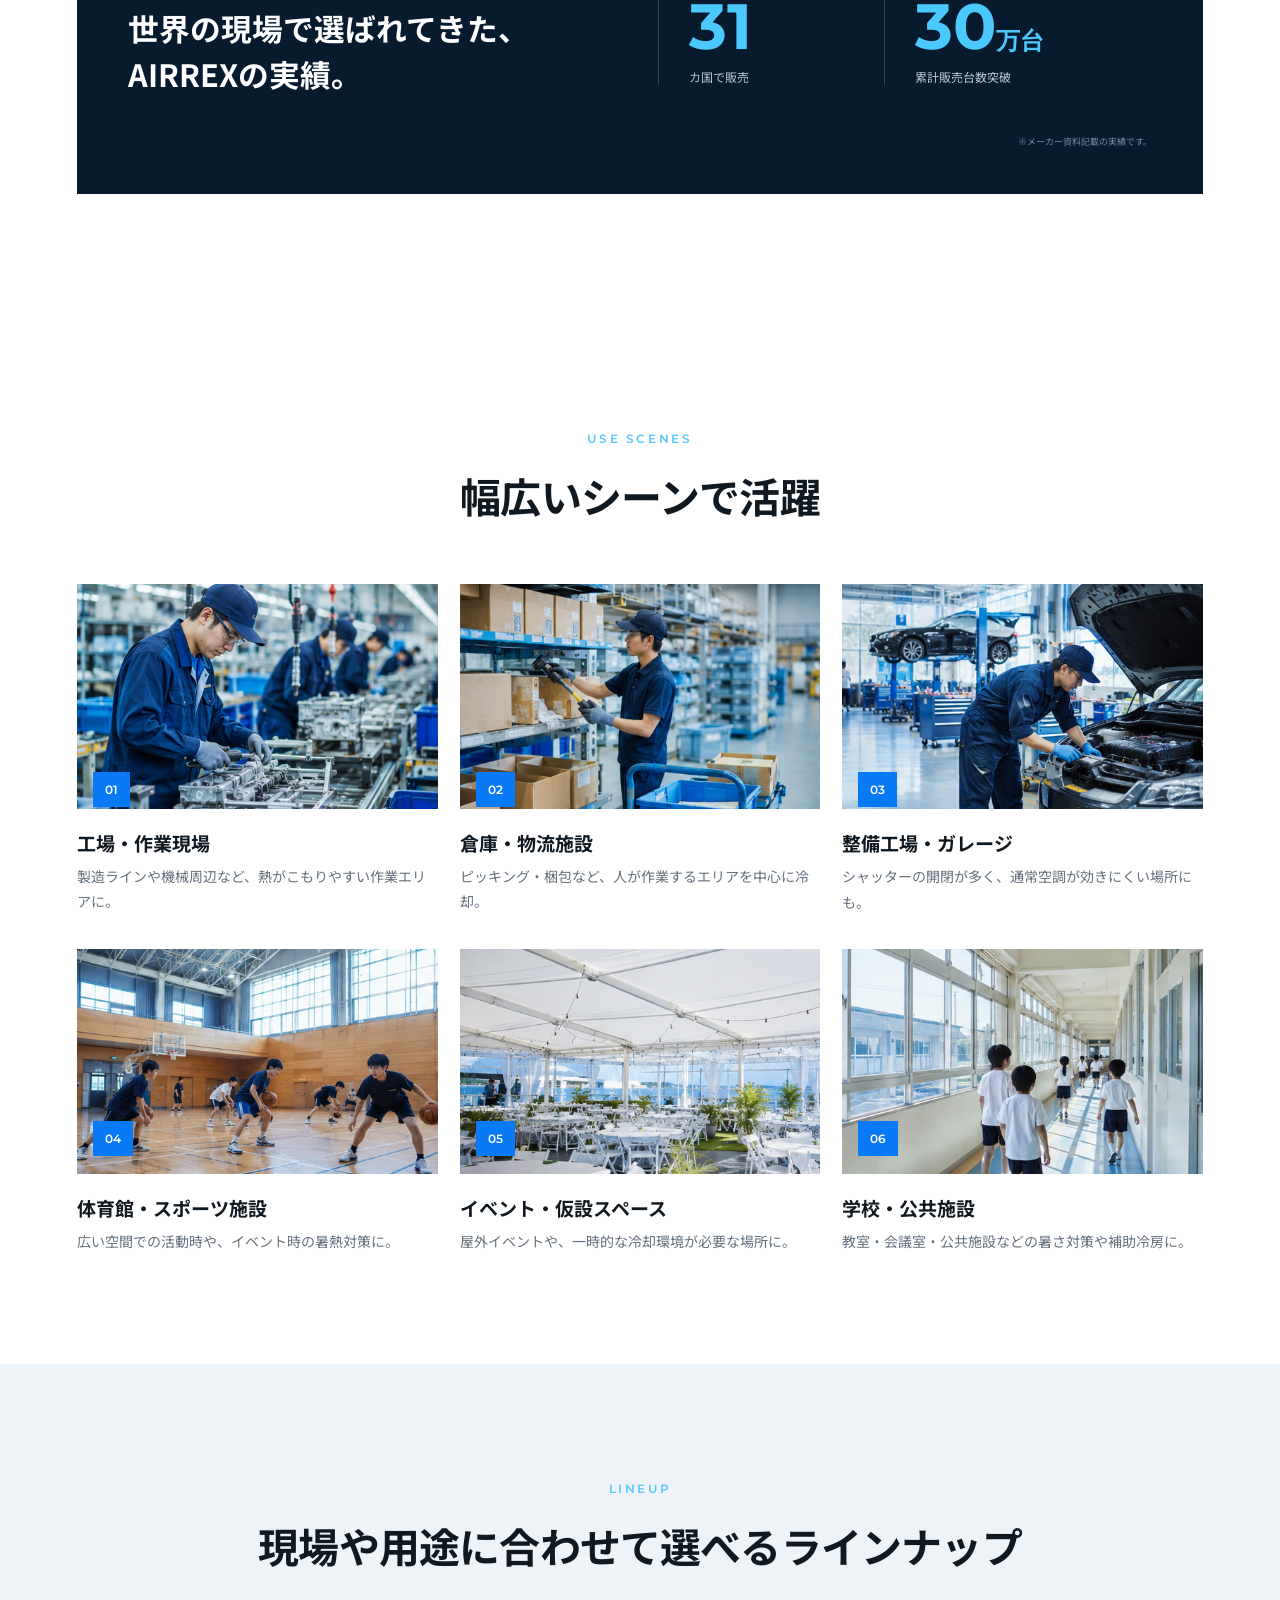
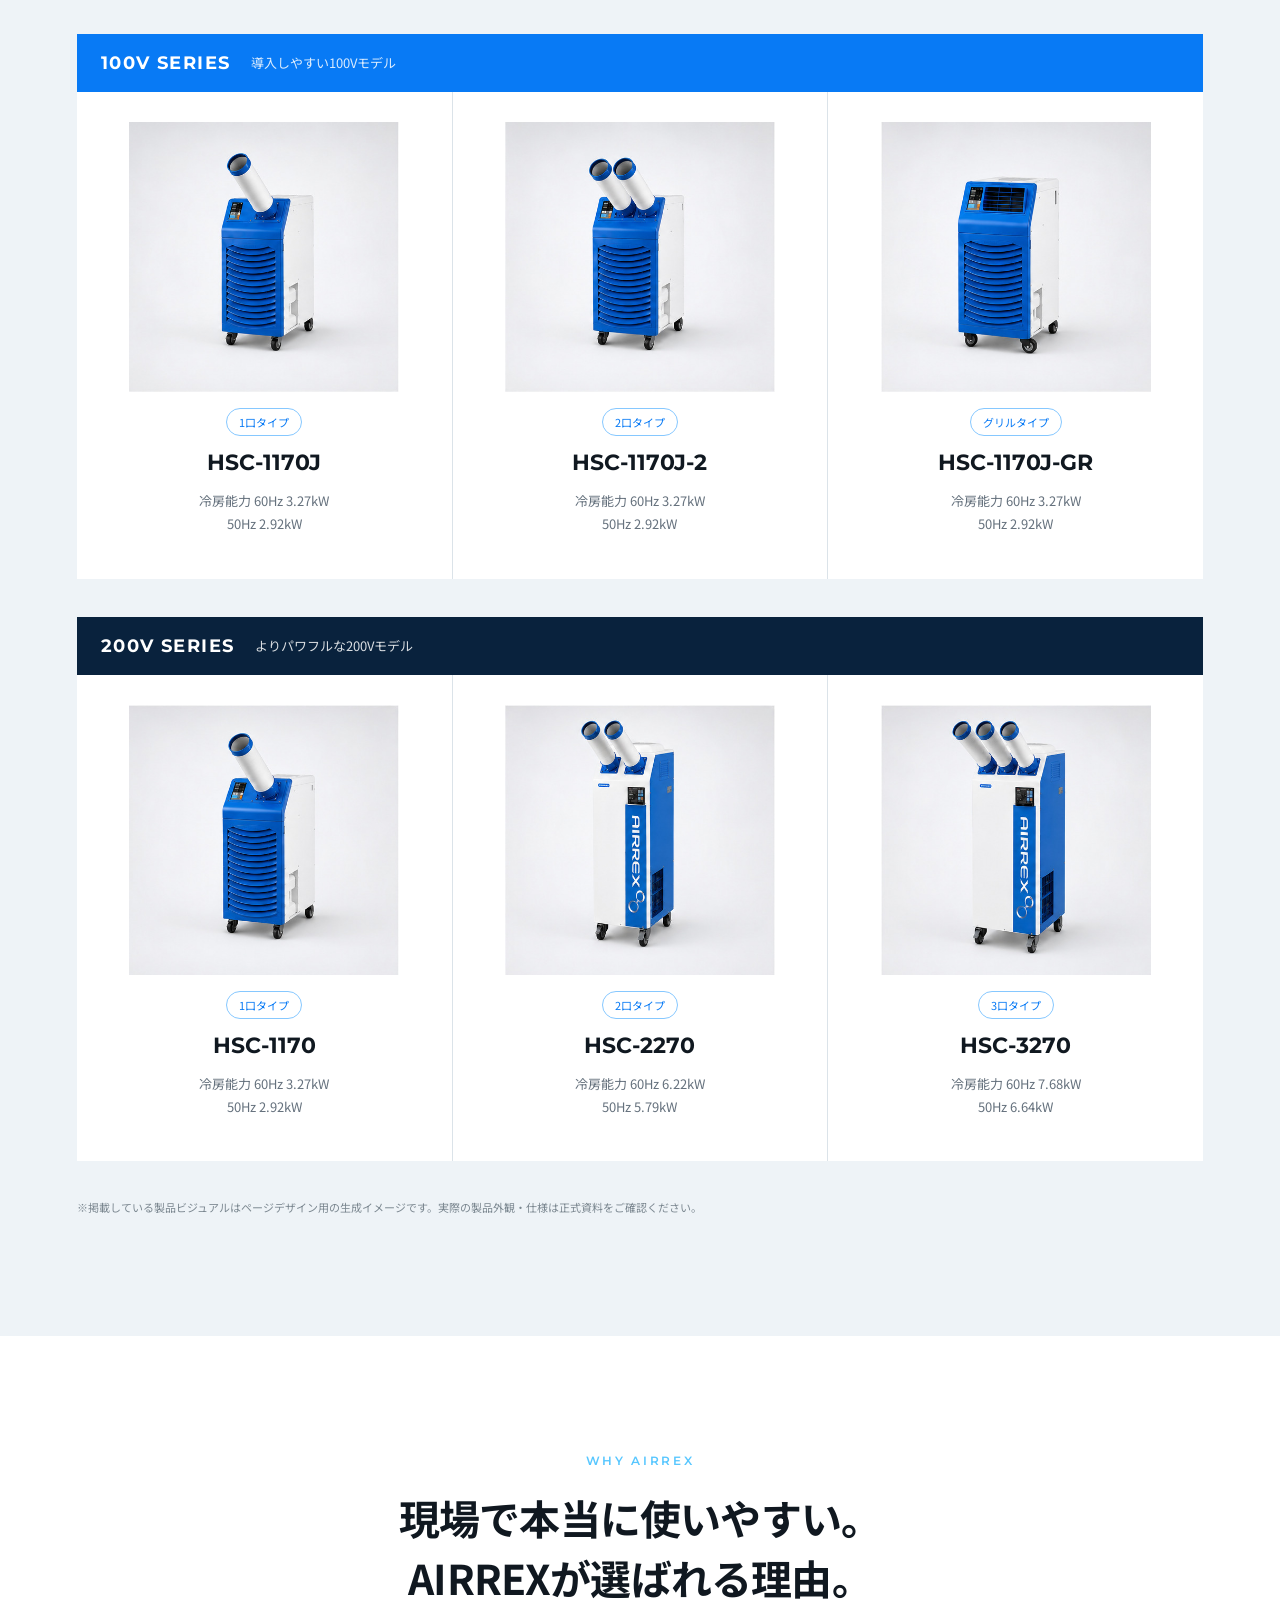
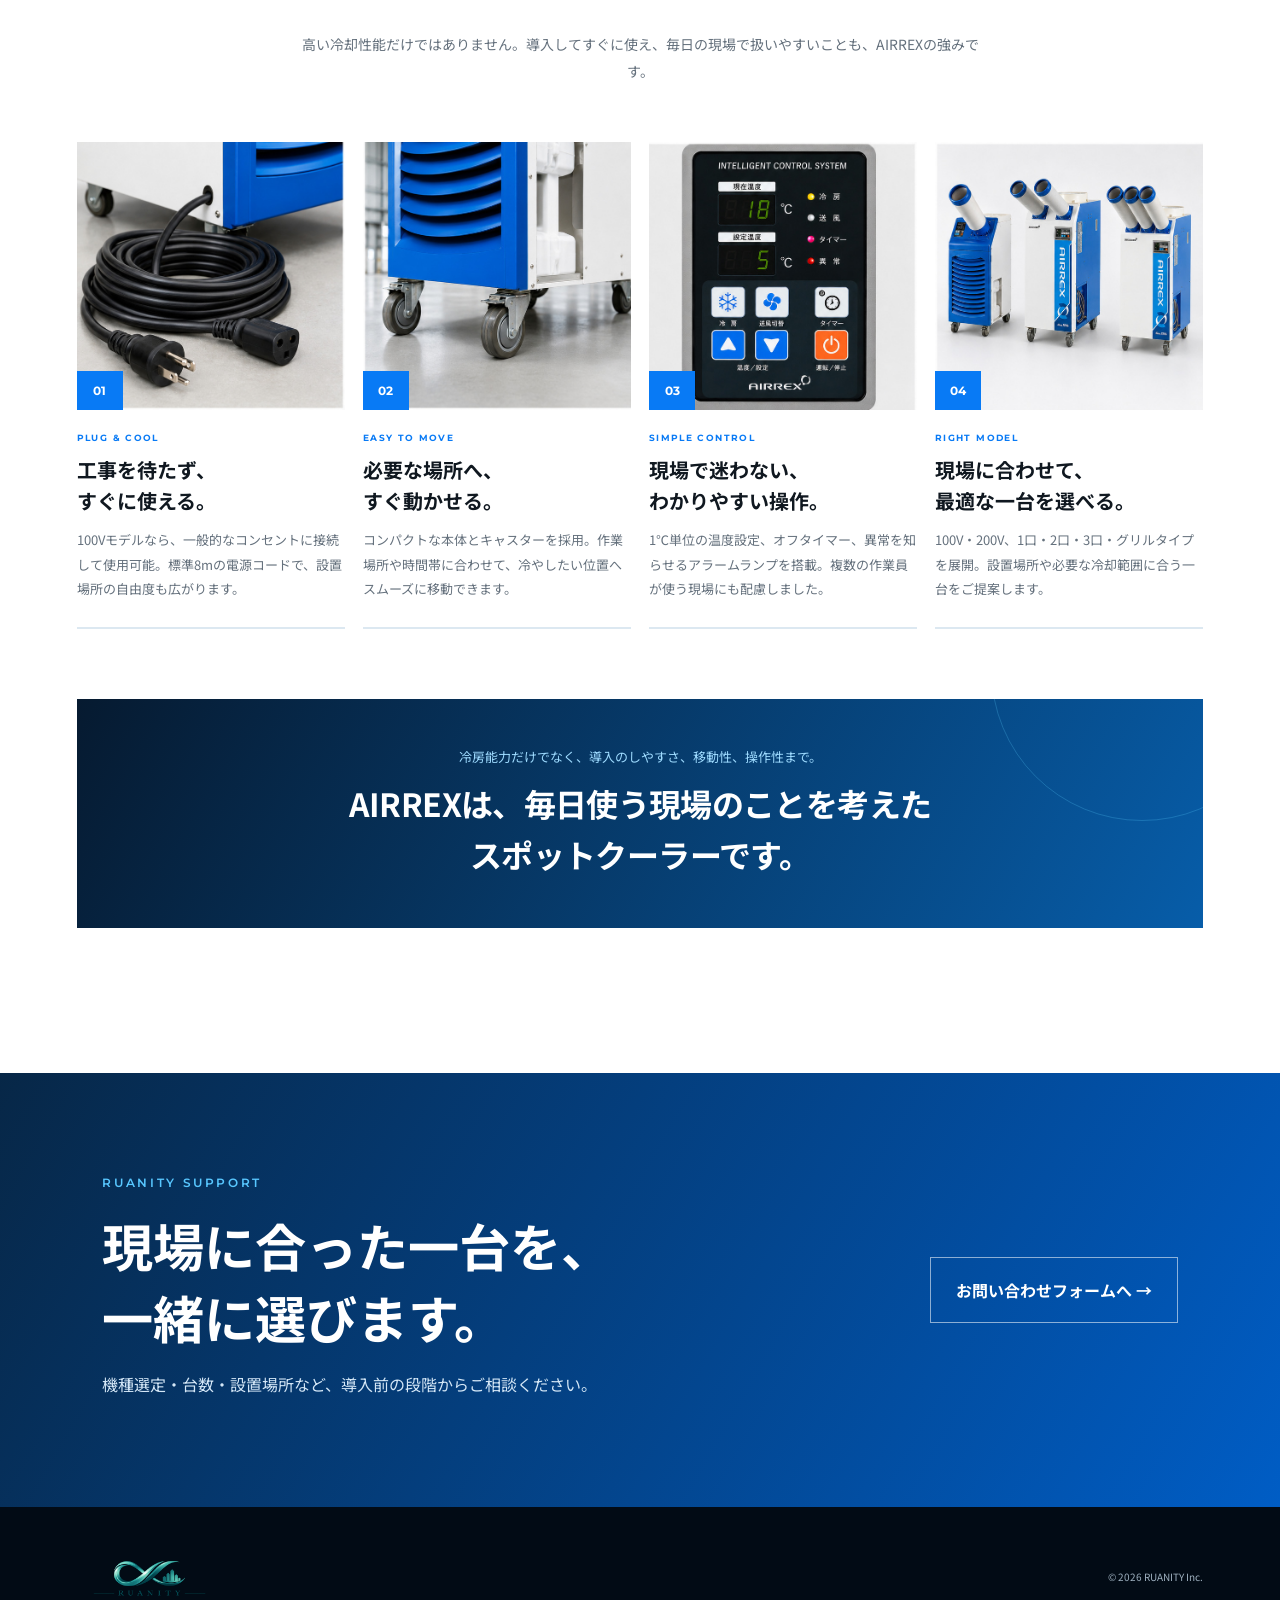
==== commit 9c743a46: "Update airrex.html" ====
--- a/airrex.html
+++ b/airrex.html
@@ -171,6 +171,13 @@
     </section>
   </main>
 
-  <footer><strong>RUANITY</strong><span>RUANITY株式会社</span><small>© 2026 RUANITY Inc.</small></footer>
+  
+<footer>
+  <a href="./index.html#top">
+    <img src="./assets/ruanity-logo.png" alt="RUANITY株式会社"
+         style="width:145px;height:75px;object-fit:contain;">
+  </a>
+  <small>© 2026 RUANITY Inc.</small>
+</footer>
 </body>
 </html>
--- a/airrex.css
+++ b/airrex.css
@@ -11,16 +11,18 @@
 @media(max-width:900px){.features{grid-template-columns:repeat(2,1fr)}}
 @media(max-width:620px){.feature-title{text-align:left}.feature-title p{font-size:13px}.features{grid-template-columns:1fr;gap:34px}.features article{padding-bottom:28px}.feature-image{margin-bottom:18px}.feature-image img{aspect-ratio:4/3}.features h3{font-size:22px}.feature-close{margin-top:52px;padding:38px 20px;text-align:left}.feature-close p{line-height:1.8}.feature-close strong br{display:none}}
 
-/* AIRREX ヘッダーロゴ調整 */
+/* AIRREX ヘッダーのロゴをトップページと統一 */
 .ar-head .brand {
   display: flex;
   align-items: center;
+  flex-shrink: 0;
 }
 
 .ar-head .brand img {
   display: block;
   width: 175px;
   height: 72px;
+  max-width: none;
   object-fit: contain;
 }
 
@@ -30,16 +32,3 @@
     height: 58px;
   }
 }
-/* POINT 01 見出しの改行調整 */
-@media (min-width: 901px) {
-  .comparison-intro {
-    grid-template-columns: auto minmax(0, 1.5fr) minmax(0, 0.7fr);
-    gap: 24px;
-  }
-
-  .comparison-intro h3 {
-    font-size: clamp(25px, 2.1vw, 34px);
-    line-height: 1.5;
-    word-break: keep-all;
-  }
-}
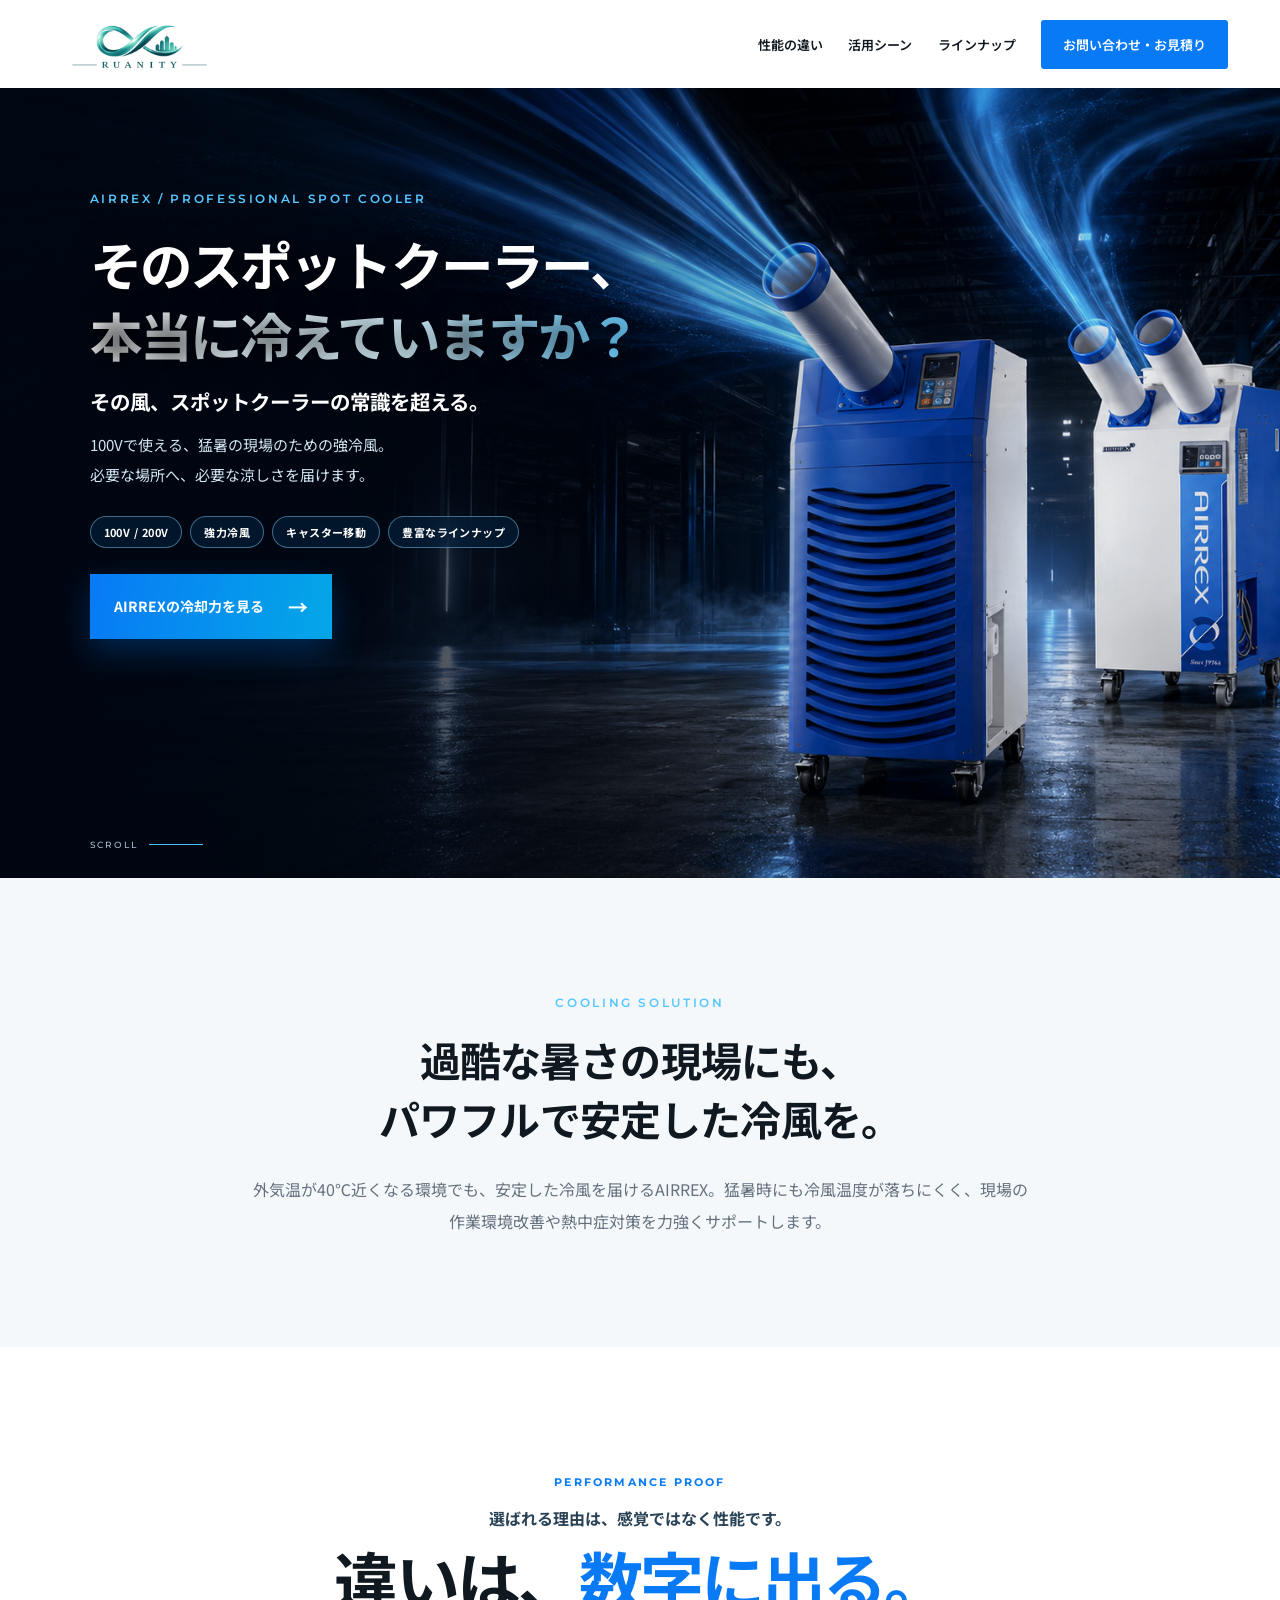
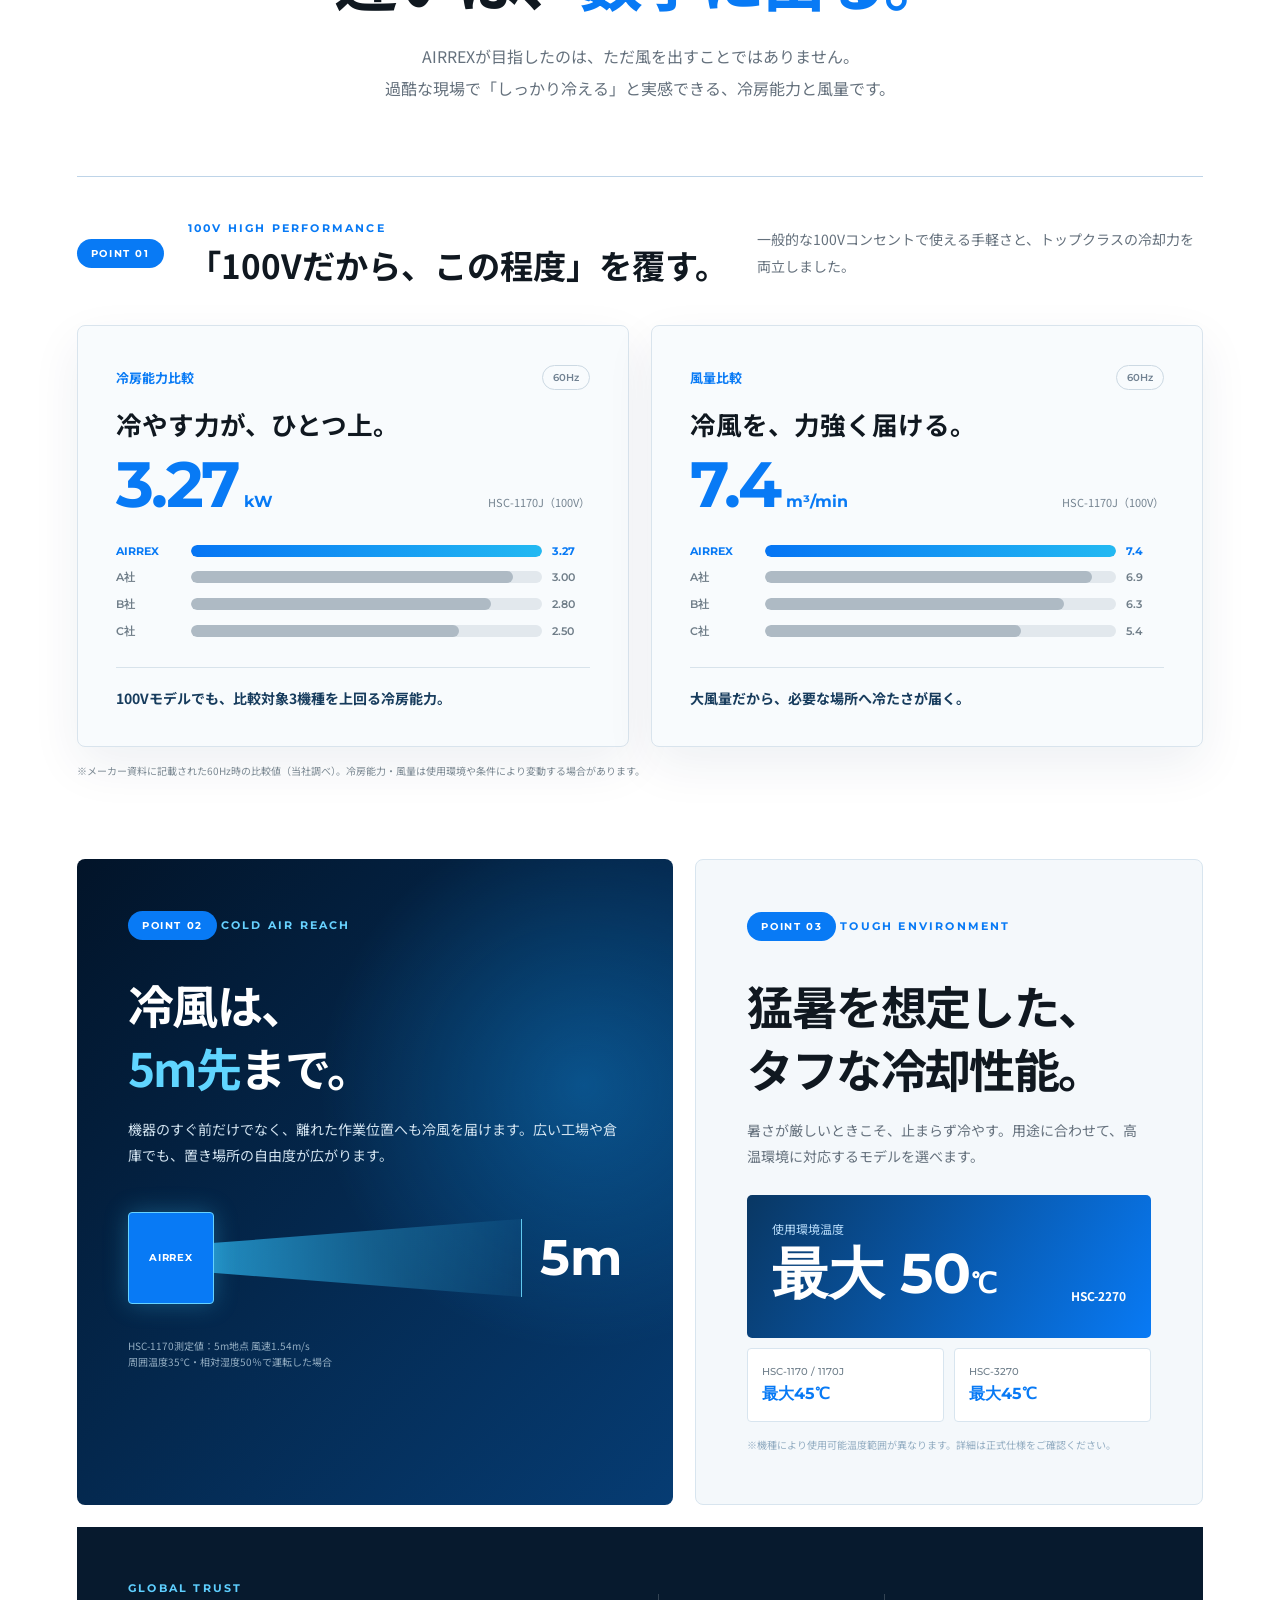
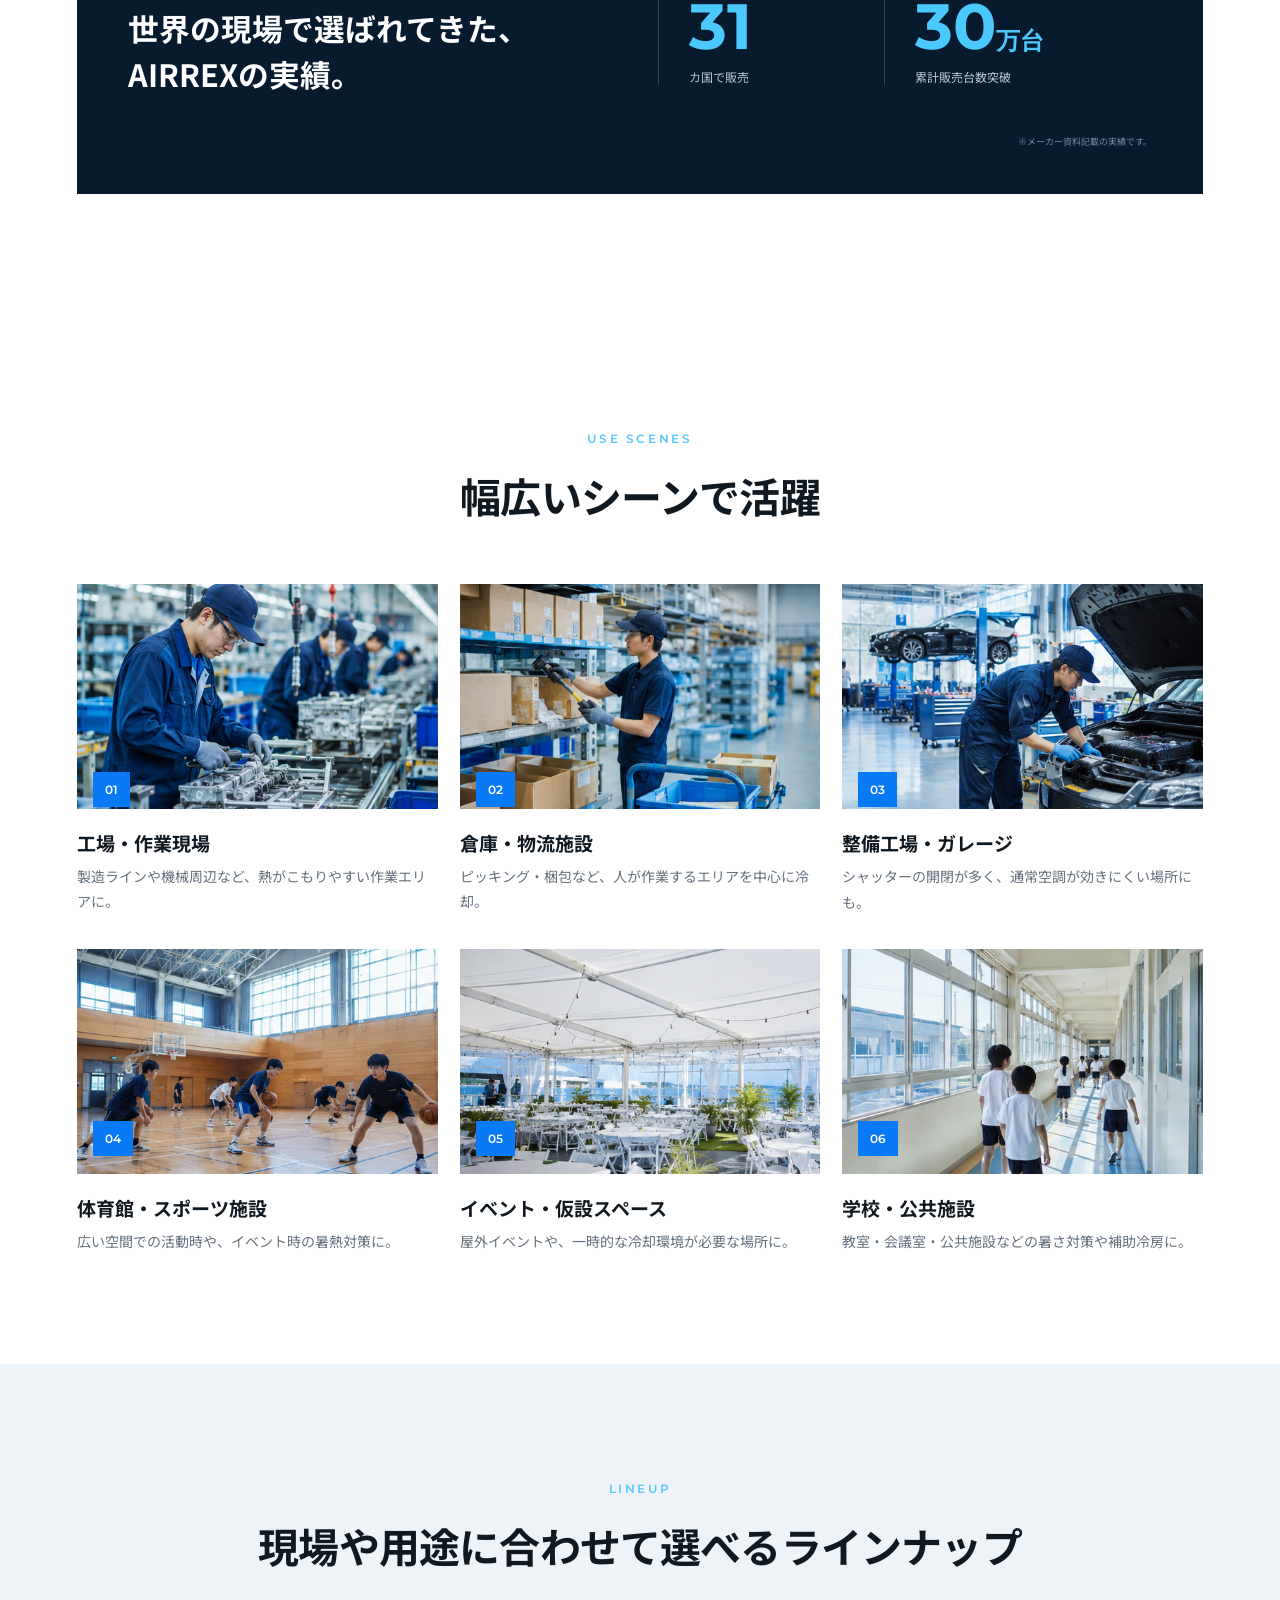
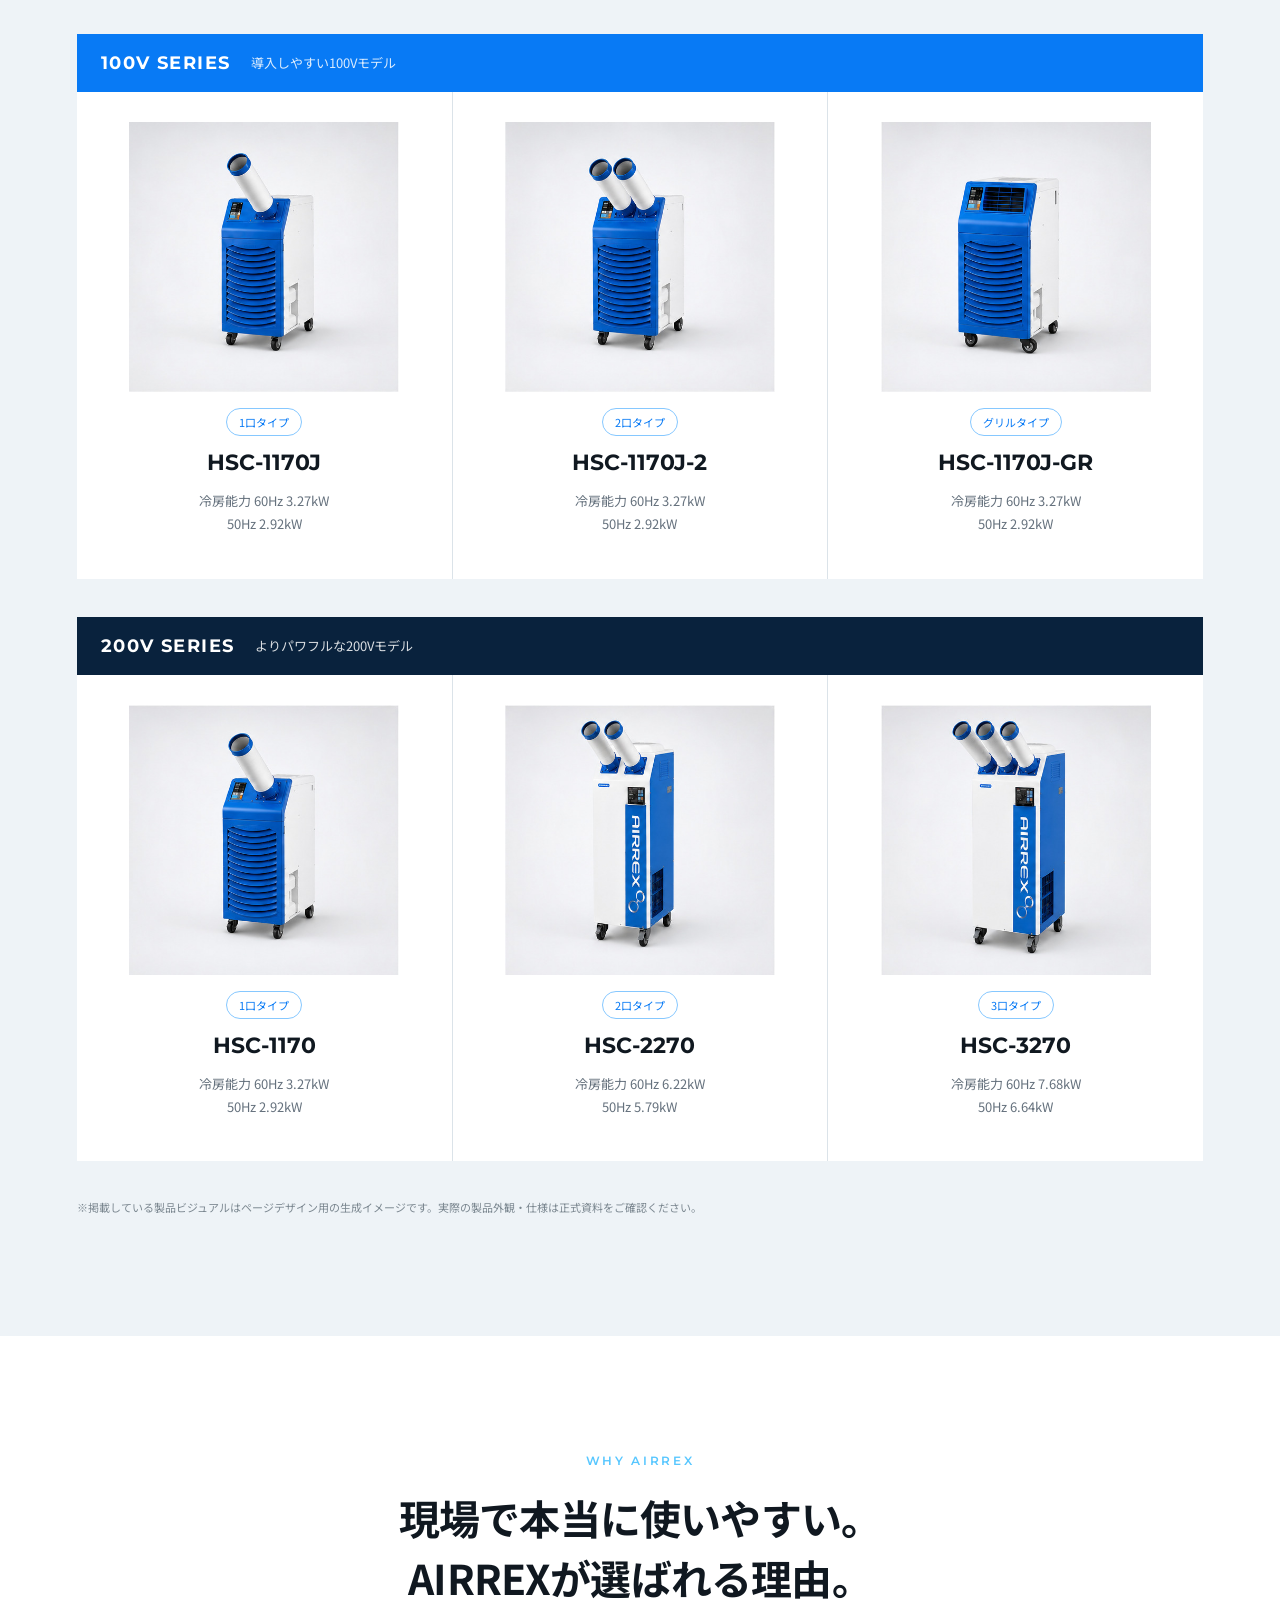
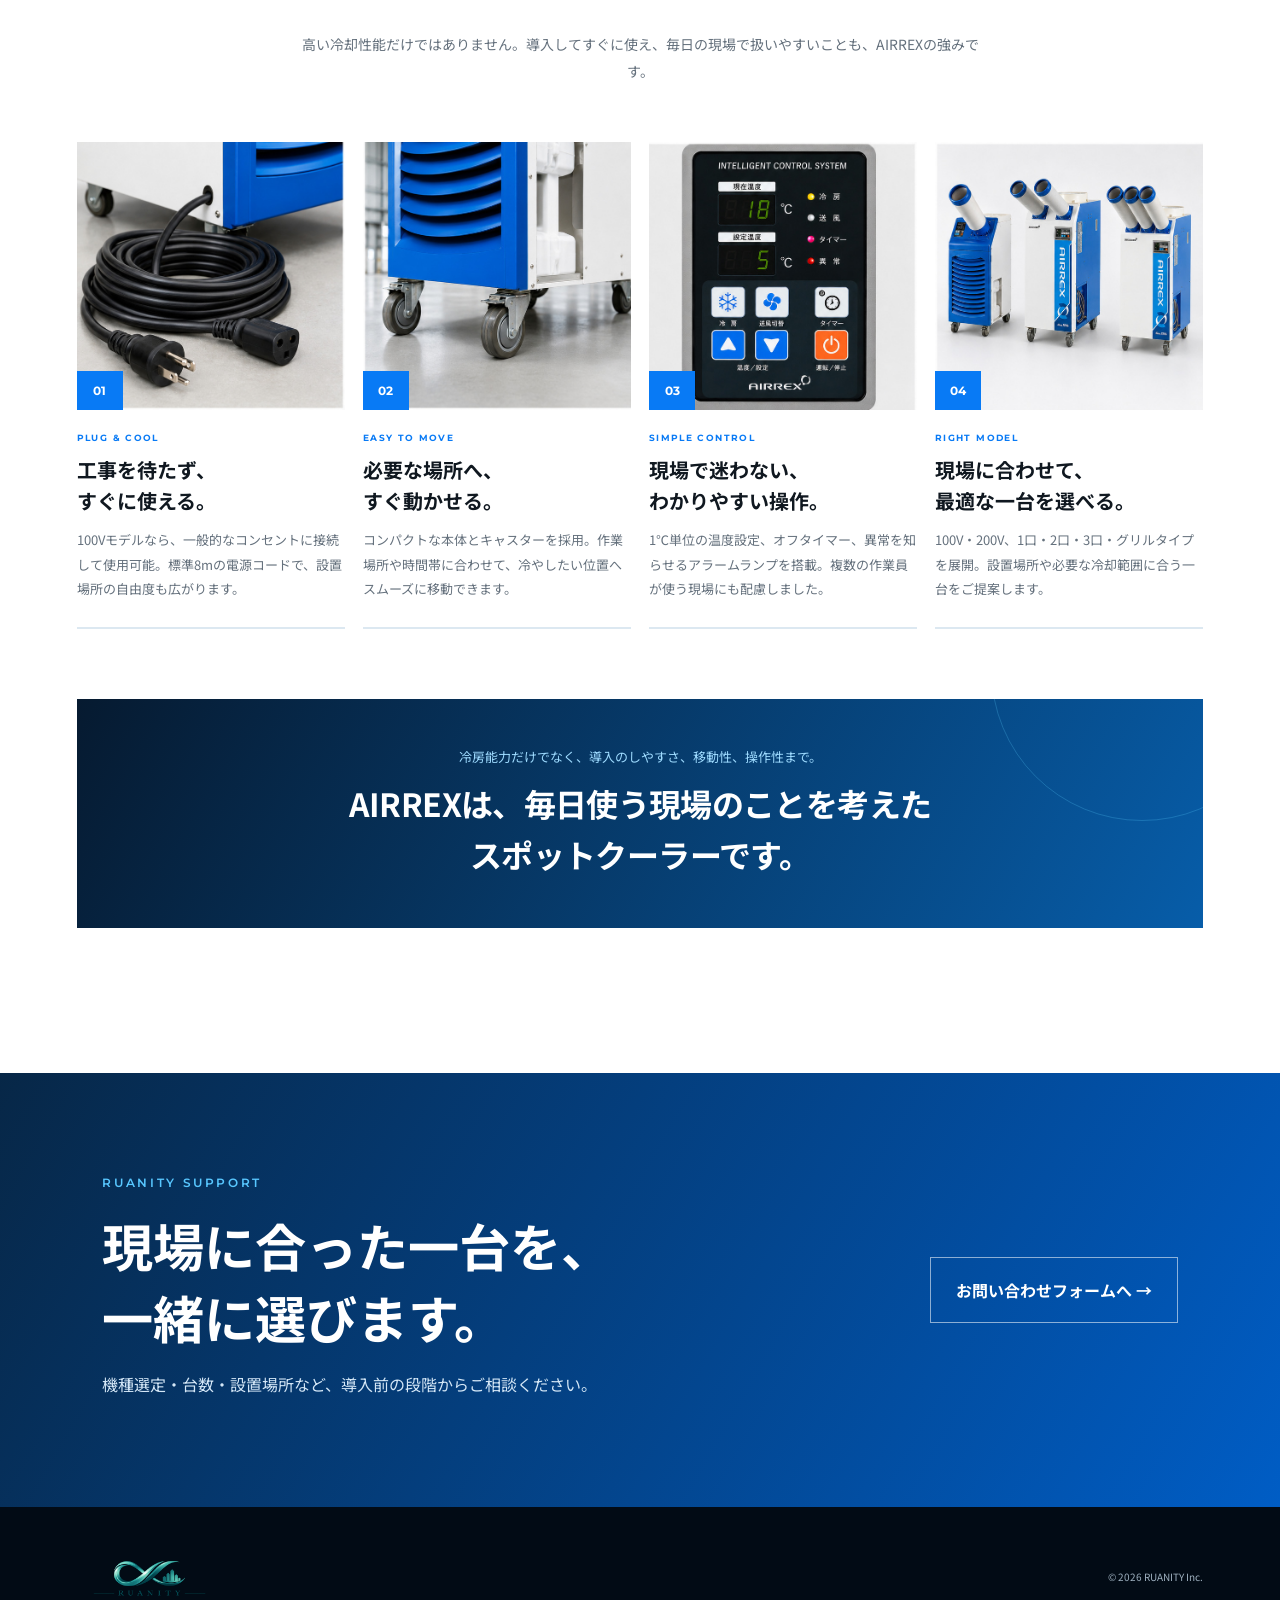
==== commit 191a209f: "Repair AIRREX nav markup and add mobile menu" ====
--- a/airrex.html
+++ b/airrex.html
@@ -8,13 +8,15 @@
   <link rel="preconnect" href="https://fonts.googleapis.com">
   <link rel="preconnect" href="https://fonts.gstatic.com" crossorigin>
   <link href="https://fonts.googleapis.com/css2?family=Montserrat:wght@400;500;600;700&family=Noto+Sans+JP:wght@400;500;600;700&display=swap" rel="stylesheet">
- <link rel="stylesheet" href="./airrex.css?v=13">
+ <link rel="stylesheet" href="./airrex.css?v=14">
 </head>
 <body class="airrex">
   <header class="ar-head">
 <a class="brand" href="./index.html#top">
   <img src="./assets/ruanity-logo.png" alt="RUANITY株式会社">
 </a>
+    <button class="ar-menu" type="button" aria-label="メニューを開く" aria-controls="airrex-nav" aria-expanded="false">MENU</button>
+    <nav id="airrex-nav" aria-label="AIRREXページメニュー">
       <a href="#performance">性能の違い</a>
       <a href="#scenes">活用シーン</a>
       <a href="#lineup">ラインナップ</a>
@@ -179,5 +181,11 @@
   </a>
   <small>© 2026 RUANITY Inc.</small>
 </footer>
+<script>
+const arMenu=document.querySelector(".ar-menu");
+const arNav=document.querySelector("#airrex-nav");
+arMenu.addEventListener("click",()=>{const open=arNav.classList.toggle("is-open");arMenu.setAttribute("aria-expanded",String(open));arMenu.setAttribute("aria-label",open?"メニューを閉じる":"メニューを開く");});
+arNav.querySelectorAll("a").forEach(link=>link.addEventListener("click",()=>{arNav.classList.remove("is-open");arMenu.setAttribute("aria-expanded","false");arMenu.setAttribute("aria-label","メニューを開く");}));
+</script>
 </body>
 </html>
--- a/airrex.css
+++ b/airrex.css
@@ -32,3 +32,49 @@
     height: 58px;
   }
 }
+
+/* Navigation repair and responsive typography | 2026-10-31 */
+.ar-menu{display:none;border:0;background:transparent;color:#173c5d;font:600 12px Montserrat,sans-serif;letter-spacing:.13em;padding:12px;cursor:pointer}
+.ar-head nav{display:flex;align-items:center;gap:clamp(12px,2vw,30px);font-size:13px;font-weight:600}
+.ar-head nav>a{white-space:nowrap}
+@media(max-width:900px){
+ .ar-head{height:70px;padding:0 6vw}
+ .ar-menu{display:block}
+ .ar-head nav{display:none;position:absolute;top:100%;left:0;right:0;background:#fff;box-shadow:0 12px 22px rgba(0,0,0,.12);padding:18px 6vw 24px;flex-direction:column;align-items:stretch;gap:0;z-index:30}
+ .ar-head nav.is-open{display:flex}
+ .ar-head nav>a,.ar-head nav>a:not(.navcta){display:block;padding:15px 8px;border-bottom:1px solid #e9eef2;font-size:14px;line-height:1.6;white-space:normal}
+ .ar-head nav>.navcta{margin-top:12px;padding:14px 16px;border:0;text-align:center;color:#fff!important}
+}
+@media(max-width:620px){
+ .ar-head{height:70px;padding:0 5vw}
+ .ar-head .brand img{width:125px;height:56px}
+ .hero-copy{padding:32px 22px 60px}
+ .hero h1{font-size:clamp(25px,7vw,31px);line-height:1.5;letter-spacing:-.035em;overflow-wrap:anywhere;margin:16px 0}
+ .hero h1 span{display:inline;background:linear-gradient(90deg,#fff,#a9e1ff);-webkit-background-clip:text;background-clip:text;color:transparent}
+ .eyebrow{font-size:10px;letter-spacing:.12em;line-height:1.8}
+ .hero-message{font-size:16px;line-height:1.65}
+ .lead{font-size:14px;line-height:1.9}
+ .intro h2,.title h2{font-size:clamp(23px,6vw,27px);line-height:1.55;overflow-wrap:anywhere}
+ .intro p,.performance-head>p:last-child,.comparison-intro p{font-size:14px;line-height:1.9}
+ .performance-head h2{font-size:clamp(31px,8vw,37px);line-height:1.35}
+ .comparison-intro h3{font-size:clamp(22px,6vw,26px);line-height:1.5}
+ .compare-card>h3{font-size:21px;line-height:1.5}
+ .field-proof h3{font-size:clamp(27px,7vw,33px)}
+ .trust-copy h3{font-size:24px}
+ .cta h2{font-size:clamp(26px,7vw,32px);line-height:1.5}
+ .scenes h3,.features h3{font-size:19px;line-height:1.55}
+ .scenes p,.features p,.products p{font-size:14px;line-height:1.85}
+ .feature-close strong{font-size:clamp(20px,5.5vw,25px)}
+ .serieshead b{font-size:17px}
+ .products h3{font-size:20px;overflow-wrap:anywhere}
+ .metric-copy strong{font-size:50px}
+ .temperature-max strong{font-size:36px}
+ .wrap,.lineup{padding:68px 20px}
+ .performance{padding:72px 20px}
+ .intro{padding:68px 22px}
+ .title{margin-bottom:38px}
+ .comparison-intro{margin-bottom:25px}
+ .field-proof{margin-top:48px!important}
+ .feature-close{margin-top:42px}
+ .cta{padding:62px 22px}
+}
